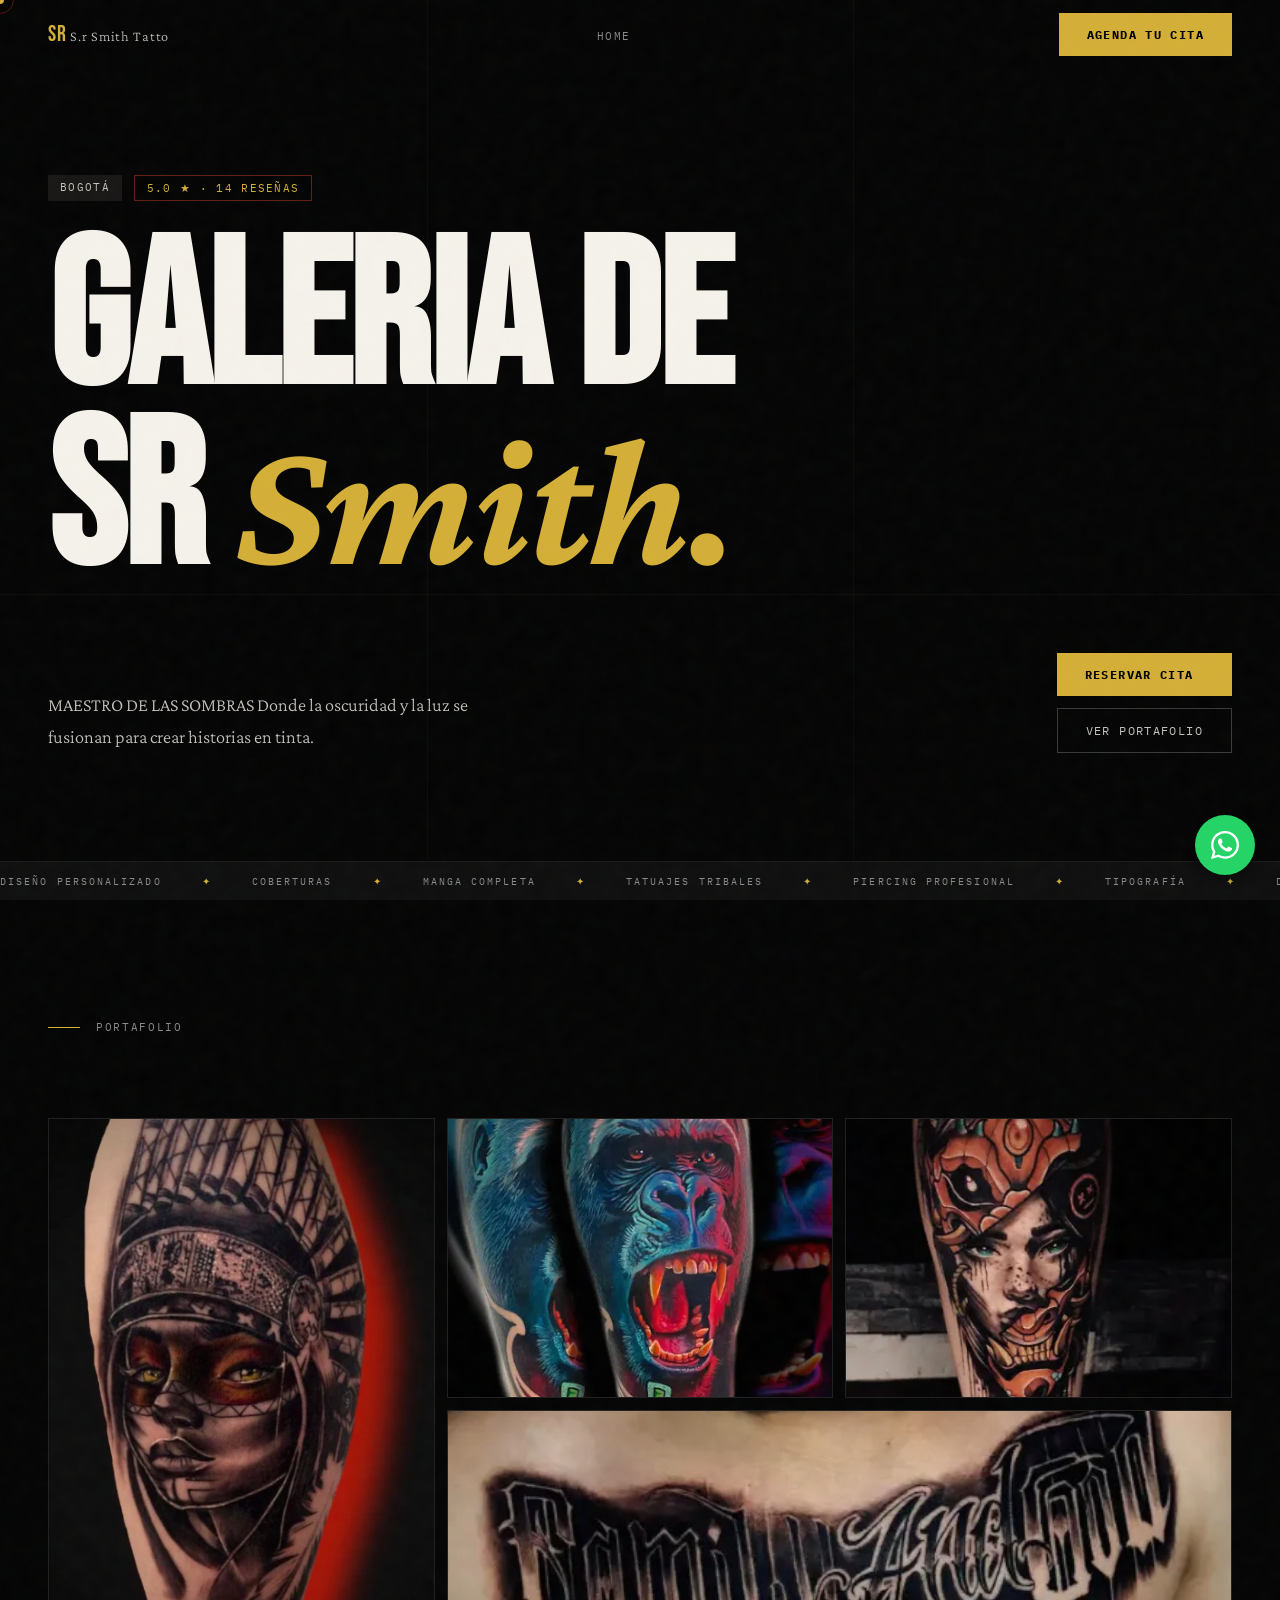
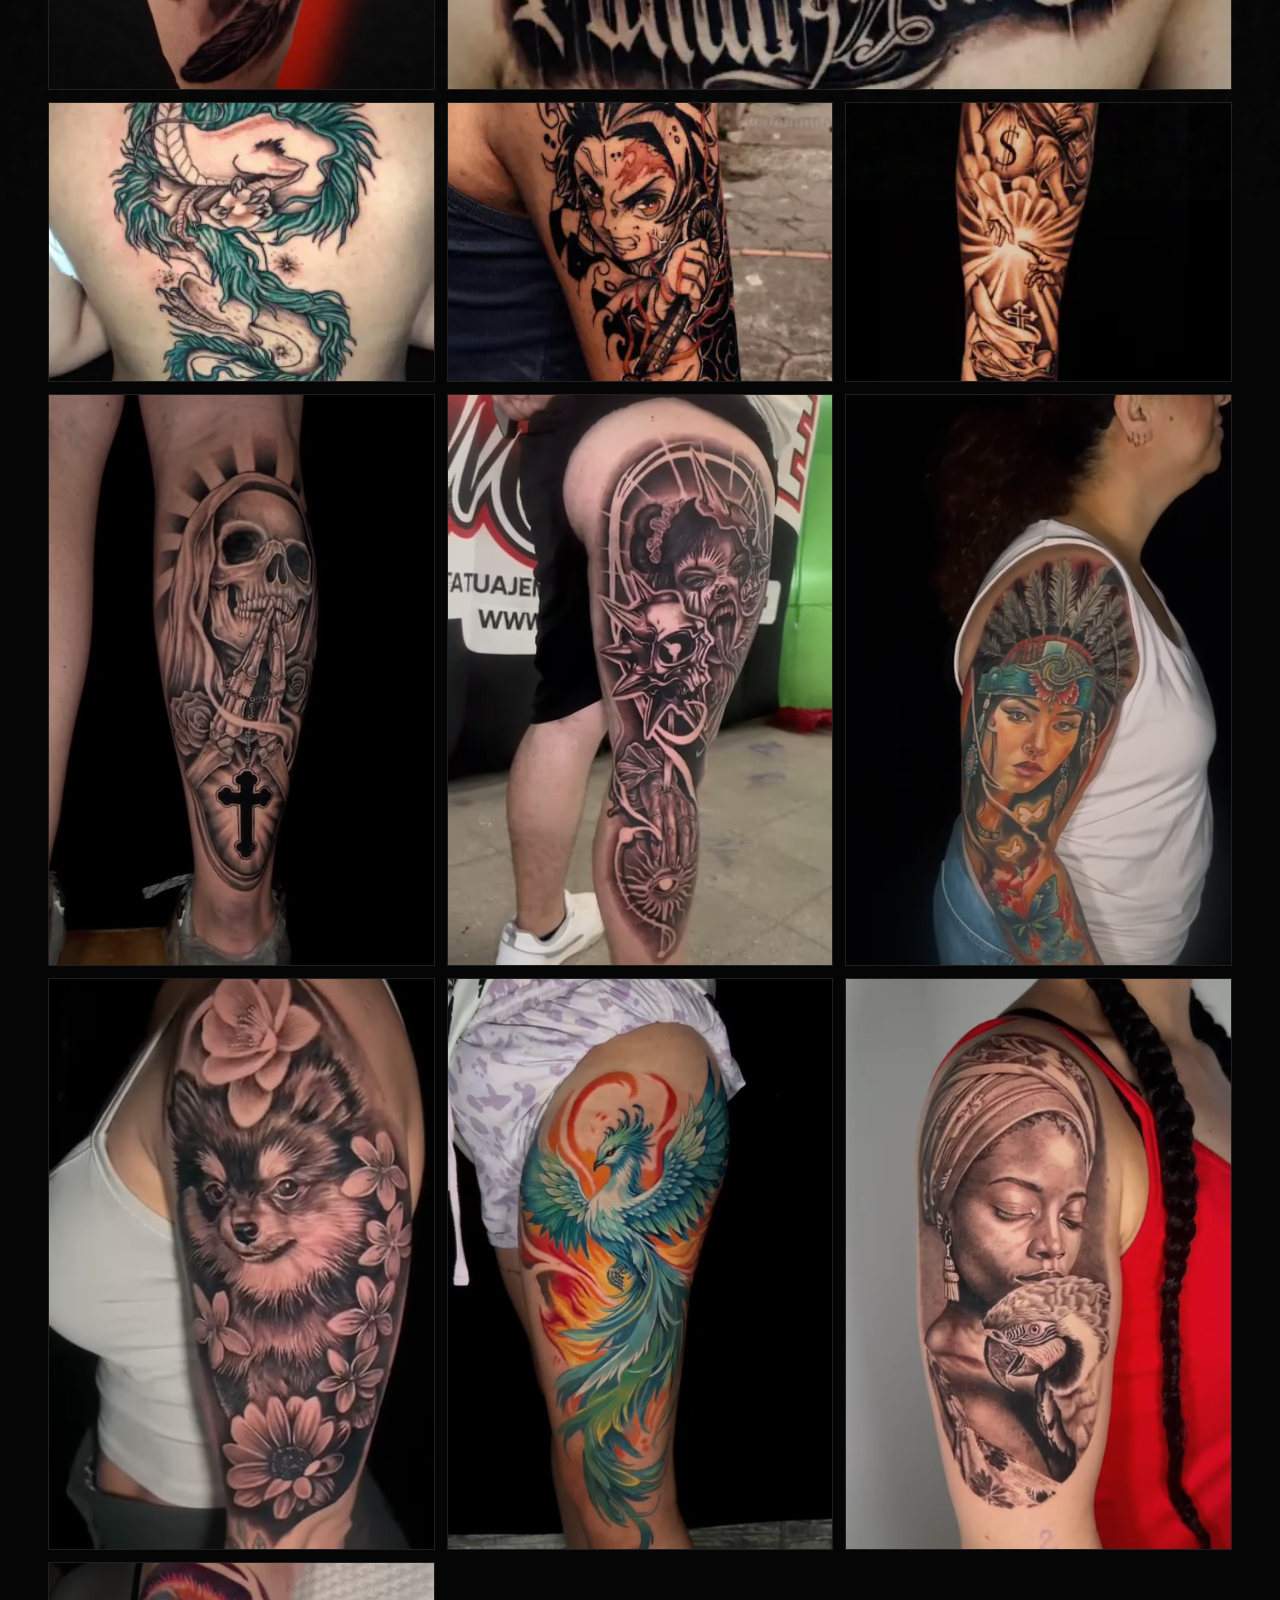
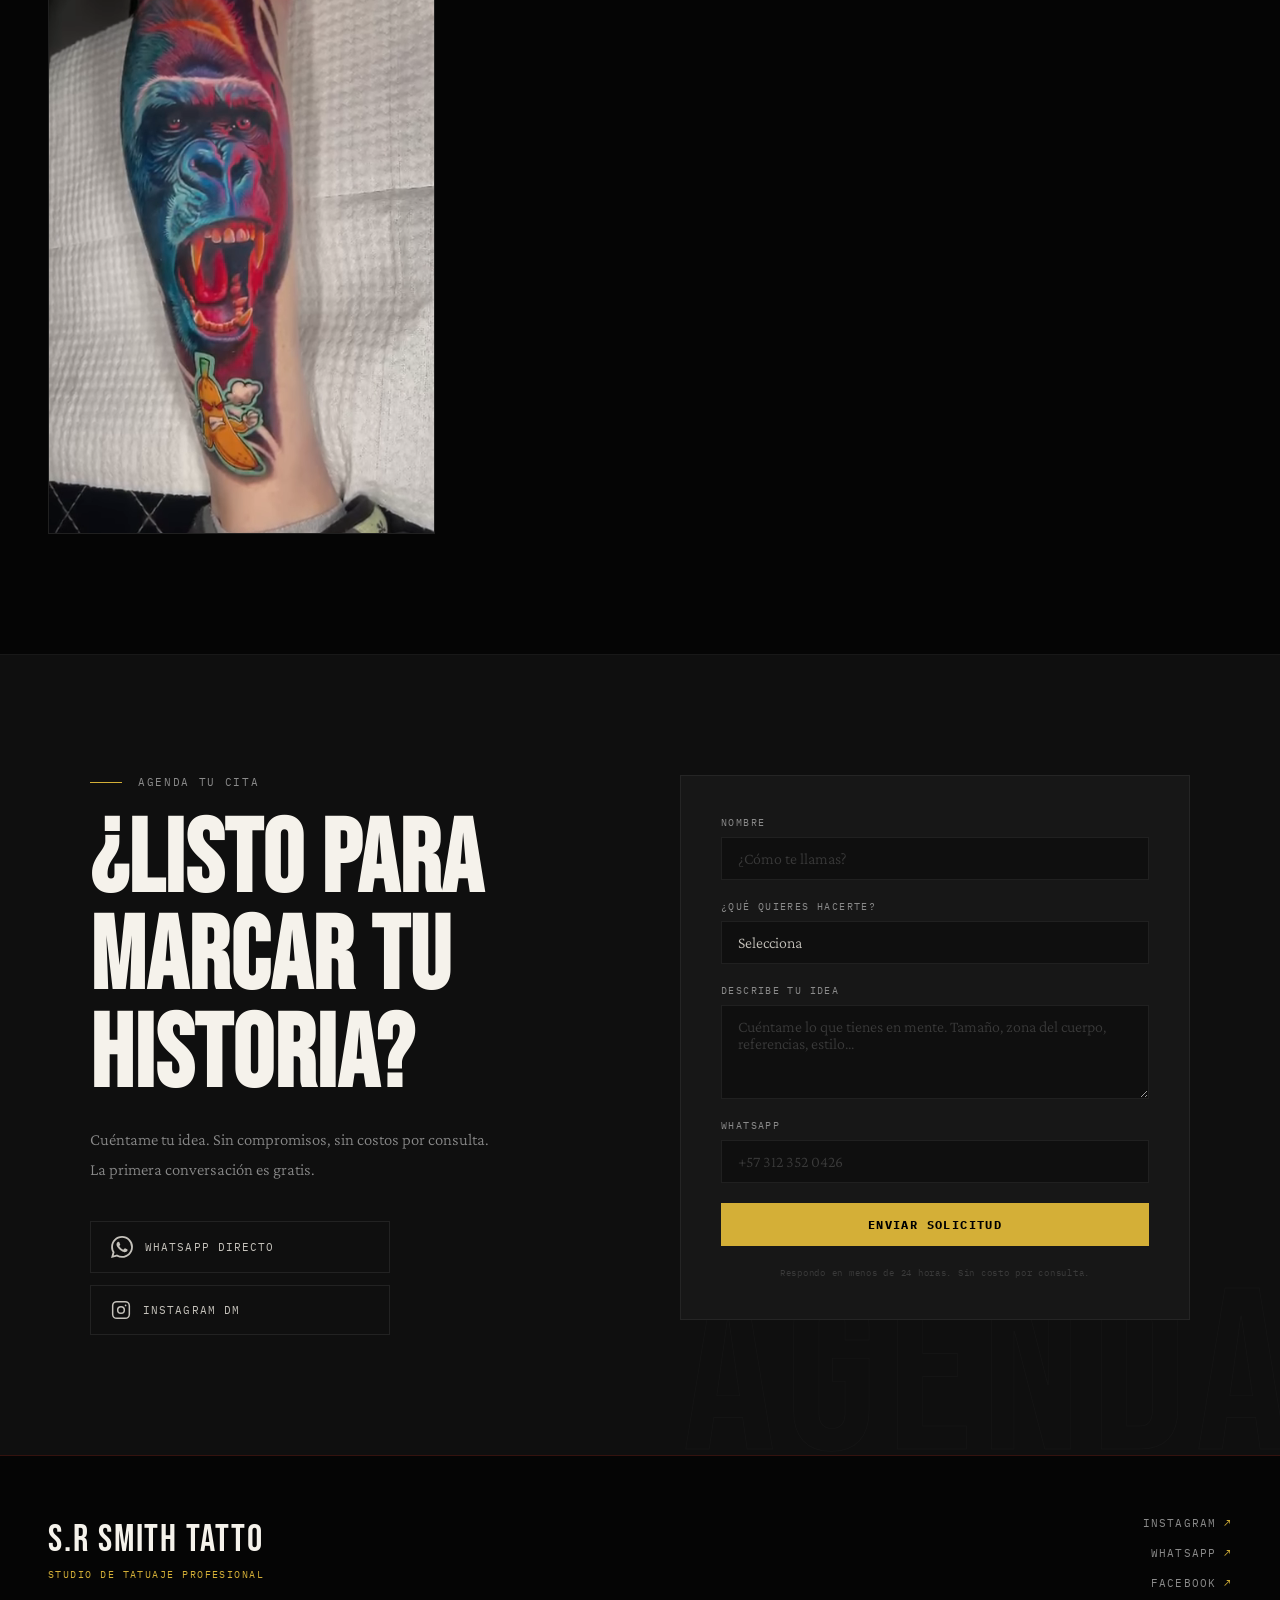
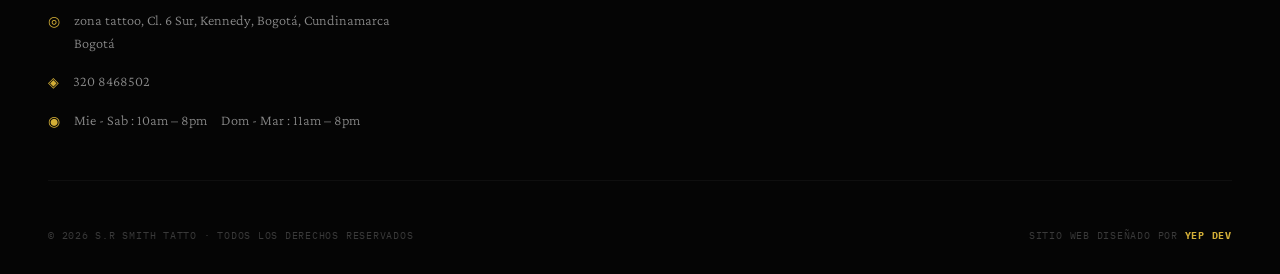
==== video.html @ e18200ba "Se una pagina para la galeria y videos extra" ====
<!DOCTYPE html>
<html lang="es">

<head>
  <meta charset="UTF-8" />
  <meta name="viewport" content="width=device-width, initial-scale=1.0" />
  <title>S.r Smith Tatto · Bogotá, Colombia</title>
  <meta name="description"
    content="Estudio de tatuajes y piercing en Bogota Diseño personalizado, coberturas, manga completa, piercings profesionales. 5.0★ — S.r Smith Tatto.">
  <link rel="stylesheet" href="style.css" />
  <link rel="preconnect" href="https://fonts.googleapis.com">
  <link
    href="https://fonts.googleapis.com/css2?family=Bebas+Neue&family=Crimson+Pro:ital,wght@0,300;0,400;1,300;1,400&family=IBM+Plex+Mono:wght@300;400&display=swap"
    rel="stylesheet">
</head>

<body>

  <!-- GRAIN OVERLAY -->
  <div class="grain" aria-hidden="true"></div>

  <!-- CURSOR personalizado -->
  <div class="cursor" id="cursor"></div>
  <div class="cursor-trail" id="cursorTrail"></div>

  <!-- ========================
       NAV
  ========================= -->
  <nav class="nav" id="navbar">
    <div class="nav__logo">
      <a href="index.html">
        <span class="nav__logo-mg">Sr</span>
        <span class="nav__logo-text">S.r Smith Tatto</span>
      </a>
    </div>
    <ul class="nav__links" id="navLinks">
      <li><a href="index.html">Home</a></li>
    </ul>
    <a href="#agendar" class="btn btn--ink nav__cta">Agenda tu cita</a>
    <button class="nav__hamburger" id="hamburger" aria-label="Menú">
      <span></span><span></span>
    </button>
  </nav>

  <!-- ========================
       HERO
  ========================= -->
  <section class="hero" id="inicio">

    <!-- Líneas decorativas de fondo -->
    <div class="hero__lines" aria-hidden="true">
      <div class="line line--v line--1"></div>
      <div class="line line--v line--2"></div>
      <div class="line line--h line--3"></div>
    </div>

    <div class="hero__eyebrow reveal">
      <span class="tag">Bogotá</span>
      <span class="tag tag--outline">5.0 ★ · 14 reseñas</span>
    </div>

    <h1 class="hero__title">
      <span class="hero__title-line reveal line-1">Galeria de</span>
      <span class="hero__title-line reveal line-2">Sr <em>Smith.</em></span>
    </h1>

    <div class="hero__bottom">
      <p class="hero__desc reveal">
        MAESTRO DE LAS SOMBRAS
        Donde la oscuridad y la luz se fusionan para crear historias en tinta.
      </p>
      <div class="hero__actions reveal">
        <a href="#agendar" class="btn btn--ink">Reservar cita</a>
        <a href="#arte" class="btn btn--ghost">Ver portafolio</a>
      </div>
    </div>

    <div class="hero__marquee" aria-hidden="true">
      <div class="marquee__track">
        <span>Diseño Personalizado</span><span class="sep">✦</span>
        <span>Coberturas</span><span class="sep">✦</span>
        <span>Manga Completa</span><span class="sep">✦</span>
        <span>Tatuajes Tribales</span><span class="sep">✦</span>
        <span>Piercing Profesional</span><span class="sep">✦</span>
        <span>Tipografía</span><span class="sep">✦</span>
        <span>Diseño Personalizado</span><span class="sep">✦</span>
        <span>Coberturas</span><span class="sep">✦</span>
        <span>Manga Completa</span><span class="sep">✦</span>
        <span>Tatuajes Tribales</span><span class="sep">✦</span>
        <span>Piercing Profesional</span><span class="sep">✦</span>
        <span>Tipografía</span><span class="sep">✦</span>
      </div>
    </div>

  </section>


  <!-- ========================
       ARTE / PORTAFOLIO
  ========================= -->
  <section class="arte" id="arte">
    <div class="arte__header">
      <div class="section-label reveal">
        <span class="label-text">Portafolio</span>
      </div>
    </div>

    <div class="arte__grid">
      <!-- IMÁGENES ESTÁTICAS -->
      <div class="arte__item arte__item--tall reveal" style="--delay:0s">
        <img src="img/tattoo1.webp" alt="tattoo 1 — S.r Smith Tatto " loading="lazy" />
      </div>
      <div class="arte__item reveal" style="--delay:0.1s">
        <img src="img/tattoo2.webp" alt="tattoo 2 — S.r Smith Tatto " loading="lazy" />
      </div>
      <div class="arte__item reveal" style="--delay:0.15s">
        <img src="img/tattoo3.webp" alt="tattoo 3 — S.r Smith Tatto " loading="lazy" />
      </div>
      <div class="arte__item arte__item--wide reveal" style="--delay:0.2s">
        <img src="img/tattoo5.webp" alt="tattoo 4 — S.r Smith Tatto " loading="lazy" />
      </div>
      <div class="arte__item reveal" style="--delay:0.25s">
        <img src="img/tattoo4.webp" alt="tattoo 5 — S.r Smith Tatto " loading="lazy" />
      </div>
      <div class="arte__item reveal" style="--delay:0.25s">
        <img src="img/tattoo6.webp" alt="tattoo 6 — S.r Smith Tatto " loading="lazy" />
      </div>
      <div class="arte__item reveal" style="--delay:0.25s">
        <img src="img/tattoo7.webp" alt="tattoo 7 — S.r Smith Tatto " loading="lazy" />
      </div>

      <!-- ============= 
           VIDEOS - ESTRUCTURA CORRECTA
        ============= -->

      <!-- VIDEO 1 -->
      <div class="arte__item ">
        <div class="arte__img-wrapper arte__video-container">
          <video autoplay loop muted playsinline preload="none" poster="img/tattoo1.webp" class="arte__video-lazy"
            data-src-webm="video/video1.webm">
            <source type="video/webm">
            Tu navegador no soporta videos.
          </video>
        </div>
      </div>

      <!-- VIDEO 2 -->
      <div class="arte__item ">
        <div class="arte__img-wrapper arte__video-container">
          <video autoplay loop muted playsinline preload="none" poster="img/tattoo2.webp" class="arte__video-lazy"
            data-src-webm="video/video2.webm">
            <source type="video/webm">
            Tu navegador no soporta videos.
          </video>
        </div>
      </div>

      <!-- VIDEO 3 -->
      <div class="arte__item ">
        <div class="arte__img-wrapper arte__video-container">
          <video autoplay loop muted playsinline preload="none" poster="img/tattoo3.webp" class="arte__video-lazy"
            data-src-webm="video/video3.webm">
            <source type="video/webm">
            Tu navegador no soporta videos.
          </video>
        </div>
      </div>
      <!-- VIDEO 4 -->
      <div class="arte__item ">
        <div class="arte__img-wrapper arte__video-container">
          <video autoplay loop muted playsinline preload="none" poster="img/tattoo3.webp" class="arte__video-lazy"
            data-src-webm="video/video4.webm">
            <source type="video/webm">
            Tu navegador no soporta videos.
          </video>
        </div>
      </div>
      <!-- VIDEO 5 -->
      <div class="arte__item ">
        <div class="arte__img-wrapper arte__video-container">
          <video autoplay loop muted playsinline preload="none" poster="img/tattoo3.webp" class="arte__video-lazy"
            data-src-webm="video/video5.webm">
            <source type="video/webm">
            Tu navegador no soporta videos.
          </video>
        </div>
      </div>
      <!-- VIDEO 6 -->
      <div class="arte__item ">
        <div class="arte__img-wrapper arte__video-container">
          <video autoplay loop muted playsinline preload="none" poster="img/tattoo3.webp" class="arte__video-lazy"
            data-src-webm="video/video6.webm">
            <source type="video/webm">
            Tu navegador no soporta videos.
          </video>
        </div>
      </div>
      <!-- VIDEO 6 -->
      <div class="arte__item ">
        <div class="arte__img-wrapper arte__video-container">
          <video autoplay loop muted playsinline preload="none" poster="img/tattoo3.webp" class="arte__video-lazy"
            data-src-webm="video/video7.webm">
            <source type="video/webm">
            Tu navegador no soporta videos.
          </video>
        </div>
      </div>

    </div><!-- arte__grid -->

  </section>

  <!-- ========================
       AGENDAR
  ========================= -->
  <section class="agendar" id="agendar">
    <div class="agendar__deco" aria-hidden="true">AGENDA</div>
    <div class="agendar__inner">
      <div class="agendar__content reveal">
        <div class="section-label">
          <span class="label-text">Agenda tu cita</span>
        </div>
        <h2 class="section-title">¿Listo para<br />marcar tu historia?</h2>
        <p>Cuéntame tu idea. Sin compromisos, sin costos por consulta. La primera conversación es gratis.</p>
        <div class="agendar__contact-options">
          <a href="https://wa.me/5732084685028?text=Hola%2C%20quiero%20agendar%20una%20cita" target="_blank"
            rel="noopener" class="contact-option contact-option--wa">
            <svg width="22" height="22" viewBox="0 0 24 24" fill="currentColor">
              <path
                d="M17.472 14.382c-.297-.149-1.758-.867-2.03-.967-.273-.099-.471-.148-.67.15-.197.297-.767.966-.94 1.164-.173.199-.347.223-.644.075-.297-.15-1.255-.463-2.39-1.475-.883-.788-1.48-1.761-1.653-2.059-.173-.297-.018-.458.13-.606.134-.133.298-.347.446-.52.149-.174.198-.298.298-.497.099-.198.05-.371-.025-.52-.075-.149-.669-1.612-.916-2.207-.242-.579-.487-.5-.669-.51-.173-.008-.371-.01-.57-.01-.198 0-.52.074-.792.372-.272.297-1.04 1.016-1.04 2.479 0 1.462 1.065 2.875 1.213 3.074.149.198 2.096 3.2 5.077 4.487.709.306 1.262.489 1.694.625.712.227 1.36.195 1.871.118.571-.085 1.758-.719 2.006-1.413.248-.694.248-1.289.173-1.413-.074-.124-.272-.198-.57-.347m-5.421 7.403h-.004a9.87 9.87 0 01-5.031-1.378l-.361-.214-3.741.982.998-3.648-.235-.374a9.86 9.86 0 01-1.51-5.26c.001-5.45 4.436-9.884 9.888-9.884 2.64 0 5.122 1.03 6.988 2.898a9.825 9.825 0 012.893 6.994c-.003 5.45-4.437 9.884-9.885 9.884m8.413-18.297A11.815 11.815 0 0012.05 0C5.495 0 .16 5.335.157 11.892c0 2.096.547 4.142 1.588 5.945L.057 24l6.305-1.654a11.882 11.882 0 005.683 1.448h.005c6.554 0 11.89-5.335 11.893-11.893a11.821 11.821 0 00-3.48-8.413z" />
            </svg>
            WhatsApp directo
          </a>
          <a href="https://www.instagram.com/eragontatuajes/" target="_blank" rel="noopener"
            class="contact-option contact-option--ig">
            <svg width="20" height="20" viewBox="0 0 24 24" fill="none" stroke="currentColor" stroke-width="1.8">
              <rect x="2" y="2" width="20" height="20" rx="5" />
              <circle cx="12" cy="12" r="4" />
              <circle cx="17.5" cy="6.5" r="1" fill="currentColor" stroke="none" />
            </svg>
            Instagram DM
          </a>
        </div>
      </div>

      <div class="agendar__form reveal">
        <div class="form-field">
          <label for="f-nombre">Nombre</label>
          <input type="text" id="f-nombre" placeholder="¿Cómo te llamas?" autocomplete="name" />
        </div>
        <div class="form-field">
          <label for="f-tipo">¿Qué quieres hacerte?</label>
          <select id="f-tipo">
            <option value="">Selecciona</option>
            <optgroup label="Tatuajes">
              <option>Diseño personalizado</option>
              <option>Cobertura / Rediseño</option>
              <option>Manga completa</option>
              <option>Tribal / Polinesio</option>
              <option>Tipografía / Lettering</option>
              <option>Tatuaje conmemorativo</option>
              <option>Retoque</option>
            </optgroup>
            <optgroup label="Piercing">
              <option>Piercing en oreja / cartílago</option>
              <option>Piercing facial</option>
              <option>Piercing en lengua</option>
              <option>Piercing en cuerpo</option>
              <option>Microdermal / Torre</option>
            </optgroup>
          </select>
        </div>
        <div class="form-field">
          <label for="f-desc">Describe tu idea</label>
          <textarea id="f-desc" rows="4"
            placeholder="Cuéntame lo que tienes en mente. Tamaño, zona del cuerpo, referencias, estilo..."></textarea>
        </div>
        <div class="form-field">
          <label for="f-tel">WhatsApp</label>
          <input type="tel" id="f-tel" placeholder="+57 312 352 0426" autocomplete="tel" />
        </div>
        <button class="btn btn--ink btn--full" id="formBtn">Enviar solicitud</button>
        <p class="form-note">Respondo en menos de 24 horas. Sin costo por consulta.</p>
        <div class="form-ok" id="formOk">
          ✦ ¡Solicitud enviada! te contactaremos pronto.
        </div>
      </div>
    </div>
  </section>

  <!-- ========================
       CONTACTO / FOOTER
  ========================= -->
  <footer class="footer" id="contacto">
    <div class="footer__top">
      <div class="footer__info reveal">
        <div class="footer__logo">S.r Smith Tatto</div>
        <p class="footer__tagline">Studio de tatuaje profesional</p>
        <div class="footer__data">
          <div class="footer__data-item">
            <span class="footer__data-icon">◎</span>
            <span>zona tattoo, Cl. 6 Sur, Kennedy, Bogotá, Cundinamarca<br />Bogotá</span>
          </div>
          <div class="footer__data-item">
            <span class="footer__data-icon">◈</span>
            <span>320 8468502</span>
          </div>
          <div class="footer__data-item">
            <span class="footer__data-icon">◉</span>
            <span>Mie - Sab : 10am – 8pm</span>
            <span>Dom - Mar : 11am – 8pm</span>
          </div>
        </div>
      </div>
      <div class="footer__social reveal">
        <a href="https://www.instagram.com/eragontatuajes/" target="_blank" rel="noopener" class="footer__social-link">
          Instagram<span>↗</span>
        </a>
        <a href="https://wa.me/5732084685028" target="_blank" rel="noopener" class="footer__social-link">
          WhatsApp<span>↗</span>
        </a>
        <a href="https://www.facebook.com/eragontatuajes3d" target="_blank" rel="noopener" class="footer__social-link">
          Facebook<span>↗</span>
        </a>
      </div>
    </div>
    <div class="footer__bottom">
      <p>© 2026 S.r Smith Tatto · Todos los derechos reservados</p>
      <p class="footer__credit">Sitio web diseñado por <strong>YEp Dev</strong></p>
    </div>
  </footer>


  <!-- Boton flotante de whatsapp -->
  <a href="https://wa.me/5732084685028?text=Hola%20estoy%20interesado%20en%20cotizar%20un%20tatuaje%20con%20ustedes"
    class="whatsapp-float" target="_blank" rel="noopener noreferrer" title="Chatear por WhatsApp">
    <svg xmlns="http://www.w3.org/2000/svg" viewBox="0 0 448 512" class="whatsapp-icon">
      <path
        d="M380.9 97.1C339 55.1 283.2 32 223.9 32c-122.4 0-222 99.6-222 222 0 39.1 10.2 77.3 29.6 111L0 480l117.7-30.9c32.4 17.7 68.9 27 106.1 27h.1c122.3 0 224.1-99.6 224.1-222 0-59.3-25.2-115-67.1-157zm-157 341.6c-33.2 0-65.7-8.9-94-25.7l-6.7-4-69.8 18.3L72 359.2l-4.4-7c-18.5-29.4-28.2-63.3-28.2-98.2 0-101.7 82.8-184.5 184.6-184.5 49.3 0 95.6 19.2 130.4 54.1 34.8 34.9 56.2 81.2 56.1 130.5 0 101.8-84.9 184.6-186.6 184.6zm101.2-138.2c-5.5-2.8-32.8-16.2-37.9-18-5.1-1.9-8.8-2.8-12.5 2.8-3.7 5.6-14.3 18-17.6 21.8-3.2 3.7-6.5 4.2-12 1.4-32.6-16.3-54-29.1-75.5-66-5.7-9.8 5.7-9.1 16.3-30.3 1.8-3.7.9-6.9-.5-9.7-1.4-2.8-12.5-30.1-17.1-41.2-4.5-10.8-9.1-9.3-12.5-9.5-3.2-.2-6.9-.2-10.6-.2-3.7 0-9.7 1.4-14.8 6.9-5.1 5.6-19.4 19-19.4 46.3 0 27.3 19.9 53.7 22.6 57.4 2.8 3.7 39.1 59.7 94.8 83.8 35.2 15.2 49 16.5 66.6 13.9 10.7-1.6 32.8-13.4 37.4-26.4 4.6-13 4.6-24.1 3.2-26.4-1.3-2.5-5-3.9-10.5-6.6z" />
    </svg>
  </a>

  <script src="script.js"></script>
</body>

</html>
---- style.css ----
/* ===========================
   Estética: Ink on paper · Editorial oscuro · Raw
=========================== */

/* ===========================
   VARIABLES
=========================== */
/* ===========================
   VARIABLES (Ajustadas a Tonos Dorados Premium)
=========================== */
/* ===========================
   VARIABLES (Dorado Eléctrico de Alto Impacto)
=========================== */
:root {
  /* Fondo base: Negro puro (para que el dorado resalte al máximo) */
  --ink: #050505;
  --ink-2: #0F0F0F;
  --ink-3: #171717;
  --ink-4: #222222;

  /* Tonos intermedios y apagados (Gris ceniza limpio) */
  --ash: #3A3A3A;
  --fog: #8A8A8A;

  /* Tipografía y Superficies: Hueso de alto contraste */
  --bone: #F5F2EB;
  --bone-dim: #C5C2BB;

  /* ==========================================================================
     EL ALMA DEL ESTUDIO: Oro Líquido Real / Dorado Pulido
     Mantenemos los nombres '--red' para no romper tu estructura CSS actual.
     ========================================================================== */
  --red: #D4AF37;
  /* Antes rojo sangre -> Ahora Oro Base Vibrante */
  --red-dim: #A6741E;
  /* Antes rojo oscuro -> Ahora Oro Viejo/Cobre */
  --ink-button-text: #050505;
  /* Variable extra para que el texto del botón sea legible */

  /* Tipografías */
  --font-display: 'Bebas Neue', 'Impact', sans-serif;
  --font-body: 'Crimson Pro', Georgia, serif;
  --font-mono: 'IBM Plex Mono', 'Courier New', monospace;

  --nav-h: 68px;
  --ease: cubic-bezier(0.25, 0.46, 0.45, 0.94);
  --ease-out: cubic-bezier(0.16, 1, 0.3, 1);
}

/* ===========================
   RESET
=========================== */
*,
*::before,
*::after {
  margin: 0;
  padding: 0;
  box-sizing: border-box;
}

html {
  scroll-behavior: smooth;
  font-size: 16px;
}

body {
  font-family: var(--font-body);
  background: var(--ink);
  color: var(--bone);
  overflow-x: hidden;
  cursor: none;
}

a {
  text-decoration: none;
  color: inherit;
}

ul {
  list-style: none;
}

img {
  display: block;
  max-width: 100%;
}

input,
select,
textarea,
button {
  font-family: inherit;
}

textarea {
  resize: vertical;
}

/* ===========================
   GRAIN OVERLAY
=========================== */
.grain {
  position: fixed;
  inset: -200%;
  width: 400%;
  height: 400%;
  background-image: url("data:image/svg+xml,%3Csvg viewBox='0 0 256 256' xmlns='http://www.w3.org/2000/svg'%3E%3Cfilter id='noise'%3E%3CfeTurbulence type='fractalNoise' baseFrequency='0.9' numOctaves='4' stitchTiles='stitch'/%3E%3C/filter%3E%3Crect width='100%25' height='100%25' filter='url(%23noise)' opacity='1'/%3E%3C/svg%3E");
  opacity: 0.028;
  pointer-events: none;
  z-index: 1000;
  animation: grainShift 0.5s steps(2) infinite;
}

@keyframes grainShift {
  0% {
    transform: translate(0, 0);
  }

  25% {
    transform: translate(-1%, -1%);
  }

  50% {
    transform: translate(1%, 0);
  }

  75% {
    transform: translate(0, 1%);
  }

  100% {
    transform: translate(-1%, 1%);
  }
}

/* ===========================
   CURSOR PERSONALIZADO
=========================== */
.cursor {
  position: fixed;
  width: 8px;
  height: 8px;
  background: var(--red);
  border-radius: 50%;
  pointer-events: none;
  z-index: 9999;
  transform: translate(-50%, -50%);
  transition: transform 0.08s ease, width 0.2s ease, height 0.2s ease, opacity 0.2s ease;
}

.cursor-trail {
  position: fixed;
  width: 28px;
  height: 28px;
  border: 1px solid rgba(192, 57, 43, 0.4);
  border-radius: 50%;
  pointer-events: none;
  z-index: 9998;
  transform: translate(-50%, -50%);
  transition: transform 0.18s var(--ease), width 0.3s ease, height 0.3s ease;
}

body:has(a:hover) .cursor,
body:has(button:hover) .cursor {
  width: 12px;
  height: 12px;
}

@media (pointer: coarse) {

  .cursor,
  .cursor-trail {
    display: none;
  }

  body {
    cursor: auto;
  }
}

/* ===========================
   BOTONES
=========================== */
.btn {
  display: inline-flex;
  align-items: center;
  gap: 10px;
  padding: 14px 28px;
  font-family: var(--font-mono);
  font-size: 0.72rem;
  letter-spacing: 0.12em;
  text-transform: uppercase;
  border: none;
  cursor: none;
  transition: all 0.3s var(--ease);
}

.btn--ink {
  background: var(--red);
  /* Dorado vibrante */
  color: #000000;
  /* Texto negro puro para un contraste nítido y legible */
  font-weight: 700;
}

.btn--ink:hover {
  background: #F2C165;
  /* Un destello de oro más claro al pasar el cursor */
  transform: translateY(-2px);
  box-shadow: 0 8px 32px rgba(229, 169, 60, 0.4);
  /* Sombra con más presencia y brillo */
}

.btn--ghost {
  background: transparent;
  color: var(--bone-dim);
  border: 1px solid var(--ash);
}

.btn--ghost:hover {
  border-color: var(--bone-dim);
  color: var(--bone);
}

.btn--outline-white {
  background: transparent;
  border: 1px solid rgba(232, 226, 217, 0.3);
  color: var(--bone-dim);
}

.btn--outline-white:hover {
  border-color: var(--bone);
  color: var(--bone);
}

.btn--full {
  width: 100%;
  justify-content: center;
}

/* ===========================
   UTILIDADES COMPARTIDAS
=========================== */
.section-label {
  display: flex;
  align-items: center;
  gap: 16px;
  margin-bottom: 24px;
}

.section-label .num {
  font-family: var(--font-mono);
  font-size: 0.7rem;
  color: var(--red);
  letter-spacing: 0.1em;
}

.section-label .label-text {
  font-family: var(--font-mono);
  font-size: 0.7rem;
  color: var(--fog);
  letter-spacing: 0.15em;
  text-transform: uppercase;
}

.section-label::before {
  content: '';
  display: block;
  width: 32px;
  height: 1px;
  background: var(--red);
}

.section-title {
  font-family: var(--font-display);
  font-size: clamp(3rem, 8vw, 6.5rem);
  line-height: 0.95;
  letter-spacing: 0.01em;
  color: var(--bone);
}

.section-title em {
  font-family: 'Crimson Pro', Georgia, serif;
  font-style: italic;
  font-size: 0.85em;
  color: var(--red);
}

.tag {
  font-family: var(--font-mono);
  font-size: 0.68rem;
  letter-spacing: 0.12em;
  text-transform: uppercase;
  padding: 5px 12px;
  background: rgba(232, 226, 217, 0.08);
  color: var(--bone-dim);
}

.tag--outline {
  background: transparent;
  border: 1px solid rgba(192, 57, 43, 0.5);
  color: var(--red);
}

/* REVEAL */
.reveal {
  opacity: 0;
  transform: translateY(24px);
  transition: opacity 0.8s var(--ease-out), transform 0.8s var(--ease-out);
  transition-delay: var(--delay, 0s);
}

.reveal.visible {
  opacity: 1;
  transform: translateY(0);
}

/* ===========================
   NAV
=========================== */
.nav {
  position: fixed;
  top: 0;
  left: 0;
  right: 0;
  z-index: 200;
  height: var(--nav-h);
  display: flex;
  align-items: center;
  justify-content: space-between;
  padding: 0 48px;
  transition: background 0.4s ease, border-color 0.4s ease;
}

.nav.scrolled {
  background: rgba(13, 13, 13, 0.94);
  backdrop-filter: blur(16px);
  border-bottom: 1px solid rgba(255, 255, 255, 0.04);
}

.nav__logo {
  display: flex;
  align-items: center;
  gap: 12px;
}

.nav__logo-mg {
  font-family: var(--font-display);
  font-size: 1.4rem;
  color: var(--red);
  letter-spacing: 0.05em;
}

.nav__logo-text {
  font-family: var(--font-body);
  font-size: 0.9rem;
  font-weight: 300;
  color: var(--bone-dim);
  letter-spacing: 0.05em;
}

.nav__links {
  display: flex;
  gap: 32px;
}

.nav__links a {
  font-family: var(--font-mono);
  font-size: 0.68rem;
  letter-spacing: 0.14em;
  text-transform: uppercase;
  color: var(--fog);
  transition: color 0.25s ease;
  cursor: none;
}

.nav__links a:hover {
  color: var(--bone);
}

.nav__hamburger {
  display: none;
  flex-direction: column;
  gap: 7px;
  background: none;
  border: none;
  cursor: none;
  padding: 4px;
}

.nav__hamburger span {
  display: block;
  width: 22px;
  height: 1px;
  background: var(--bone-dim);
  transition: all 0.3s var(--ease);
}

.nav__hamburger.open span:nth-child(1) {
  transform: translateY(8px) rotate(45deg);
}

.nav__hamburger.open span:nth-child(2) {
  transform: translateY(0) rotate(-45deg);
}

@media (max-width: 900px) {
  .nav {
    padding: 0 24px;
  }

  .nav__links,
  .nav__cta {
    display: none;
  }

  .nav__hamburger {
    display: flex;
  }

  .nav__links.open {
    display: flex;
    flex-direction: column;
    position: fixed;
    top: var(--nav-h);
    left: 0;
    right: 0;
    background: var(--ink-2);
    padding: 32px 24px 48px;
    gap: 28px;
    border-bottom: 1px solid rgba(255, 255, 255, 0.05);
  }

  .nav__links.open a {
    font-size: 0.9rem;
  }
}

/* ===========================
   HERO
=========================== */
.hero {
  position: relative;
  min-height: 100vh;
  display: flex;
  flex-direction: column;
  justify-content: center;
  padding: calc(var(--nav-h) + 60px) 48px 0;
  overflow: hidden;
  background: var(--ink);
}

/* Líneas de composición -->  */
.hero__lines {
  position: absolute;
  inset: 0;
  pointer-events: none;
}

.line {
  position: absolute;
  background: rgba(255, 255, 255, 0.03);
}

.line--v {
  width: 1px;
  top: 0;
  bottom: 0;
}

.line--h {
  height: 1px;
  left: 0;
  right: 0;
}

.line--1 {
  left: 33.33%;
}

.line--2 {
  left: 66.66%;
}

.line--3 {
  top: 66%;
}

.hero__eyebrow {
  display: flex;
  gap: 12px;
  flex-wrap: wrap;
  margin-bottom: 32px;
}

.hero__title {
  display: flex;
  flex-direction: column;
  font-family: var(--font-display);
  font-size: clamp(5rem, 16vw, 14rem);
  line-height: 0.88;
  letter-spacing: -0.01em;
  color: var(--bone);
  margin-bottom: 60px;
}

.hero__title em {
  font-family: 'Crimson Pro', serif;
  font-style: italic;
  color: var(--red);
  font-size: 0.9em;
}

.line-1 {
  --delay: 0.1s;
}

.line-2 {
  --delay: 0.2s;
}

.hero__bottom {
  display: grid;
  grid-template-columns: 1fr auto;
  gap: 40px;
  align-items: end;
  padding-bottom: 100px;
}

.hero__desc {
  font-size: 1.15rem;
  font-weight: 300;
  color: var(--bone-dim);
  max-width: 440px;
  line-height: 1.75;
  --delay: 0.3s;
}

.hero__actions {
  display: flex;
  flex-direction: column;
  gap: 12px;
  --delay: 0.4s;
}

/* MARQUEE */
.hero__marquee {
  position: absolute;
  bottom: 0;
  left: 0;
  right: 0;
  overflow: hidden;
  border-top: 1px solid rgba(255, 255, 255, 0.05);
  padding: 12px 0;
  background: var(--ink-2);
}

.marquee__track {
  display: flex;
  gap: 40px;
  width: max-content;
  animation: marquee 22s linear infinite;
}

.marquee__track span {
  font-family: var(--font-mono);
  font-size: 0.65rem;
  letter-spacing: 0.2em;
  text-transform: uppercase;
  color: var(--fog);
  white-space: nowrap;
}

.marquee__track .sep {
  color: var(--red);
}

@keyframes marquee {
  from {
    transform: translateX(0);
  }

  to {
    transform: translateX(-50%);
  }
}

@media (max-width: 768px) {
  .hero {
    padding: calc(var(--nav-h) + 40px) 24px 0;
  }

  .hero__bottom {
    grid-template-columns: 1fr;
    padding-bottom: 80px;
  }

  .hero__actions {
    flex-direction: row;
    flex-wrap: wrap;
  }
}

/* ===========================
   STATEMENT
=========================== */
.statement {
  padding: 100px 48px;
  border-top: 1px solid rgba(255, 255, 255, 0.05);
  border-bottom: 1px solid rgba(255, 255, 255, 0.05);
  background: var(--ink-2);
}

.statement__inner {
  display: grid;
  grid-template-columns: auto 1fr auto;
  gap: 40px;
  align-items: center;
  max-width: 1100px;
  margin: 0 auto;
}

.statement__num {
  font-family: var(--font-mono);
  font-size: 0.65rem;
  color: var(--red);
  letter-spacing: 0.1em;
  writing-mode: vertical-rl;
}

.statement__quote {
  font-size: clamp(1.3rem, 3vw, 2.1rem);
  font-weight: 300;
  font-style: italic;
  line-height: 1.5;
  color: var(--bone);
  border: none;
}

.statement__author {
  font-family: var(--font-mono);
  font-size: 0.65rem;
  letter-spacing: 0.12em;
  text-transform: uppercase;
  color: var(--fog);
  writing-mode: vertical-rl;
  transform: rotate(180deg);
}

@media (max-width: 600px) {
  .statement {
    padding: 64px 24px;
  }

  .statement__inner {
    grid-template-columns: 1fr;
    gap: 20px;
  }

  .statement__num,
  .statement__author {
    writing-mode: horizontal-tb;
    transform: none;
  }
}

/* ===========================
   ARTE / PORTAFOLIO
=========================== */
.arte {
  padding: 120px 48px;
  max-width: 1400px;
  margin: 0 auto;
}

.arte__header {
  display: flex;
  justify-content: space-between;
  align-items: flex-end;
  margin-bottom: 60px;
  flex-wrap: wrap;
  gap: 24px;
}

.arte__grid {
  display: grid;
  grid-template-columns: repeat(3, 1fr);
  grid-auto-rows: 280px;
  gap: 12px;
}

.arte__item {
  position: relative;
  overflow: hidden;
  background: var(--ink-3);
  border: 1px solid rgba(255, 255, 255, 0.04);
}

.arte__item img {
  width: 100%;
  height: 100%;
  object-fit: cover;
  display: block;
  transition: transform 0.5s var(--ease);
}

.arte__item:hover img {
  transform: scale(1.04);
}

.arte__item--tall {
  grid-row: span 2;
}

.arte__item--wide {
  grid-column: span 2;
}

.arte__placeholder {
  width: 100%;
  height: 100%;
  display: flex;
  align-items: flex-end;
  padding: 20px;
  background:
    repeating-linear-gradient(45deg,
      transparent,
      transparent 20px,
      rgba(255, 255, 255, 0.012) 20px,
      rgba(255, 255, 255, 0.012) 40px),
    var(--ink-3);
}

.arte__placeholder-label {
  font-family: var(--font-mono);
  font-size: 0.6rem;
  letter-spacing: 0.15em;
  text-transform: uppercase;
  color: var(--ash);
}

.arte__overlay {
  position: absolute;
  inset: 0;
  background: rgba(13, 13, 13, 0.75);
  display: flex;
  align-items: center;
  justify-content: center;
  opacity: 0;
  transition: opacity 0.3s ease;
}

.arte__overlay span {
  font-family: var(--font-display);
  font-size: 1.8rem;
  letter-spacing: 0.15em;
  color: var(--bone);
}

.arte__item:hover .arte__overlay {
  opacity: 1;
}

.arte__item:hover {
  border-color: rgba(192, 57, 43, 0.3);
}

.arte__cta {
  display: flex;
  align-items: center;
  gap: 20px;
  margin-top: 48px;
  justify-content: flex-end;
}

.arte__cta p {
  font-family: var(--font-mono);
  font-size: 0.68rem;
  letter-spacing: 0.1em;
  color: var(--fog);
  text-transform: uppercase;
}

@media (max-width: 768px) {
  .arte {
    padding: 80px 24px;
  }

  .arte__grid {
    grid-template-columns: repeat(2, 1fr);
    grid-auto-rows: 200px;
  }

  .arte__item--wide {
    grid-column: span 1;
  }
}

@media (max-width: 480px) {
  .arte__grid {
    grid-template-columns: 1fr;
  }

  .arte__item--tall {
    grid-row: span 1;
  }
}

/* ===========================
   SERVICIOS
=========================== */
.servicios {
  padding: 120px 48px;
  background: var(--ink-2);
  border-top: 1px solid rgba(255, 255, 255, 0.04);
}

.servicios .section-title {
  margin-bottom: 64px;
}

.servicios__list {
  max-width: 1000px;
}

.servicio-row {
  display: grid;
  grid-template-columns: 48px 1fr auto;
  gap: 32px 40px;
  align-items: start;
  padding: 40px 0;
  border-bottom: 1px solid rgba(255, 255, 255, 0.06);
  transition: background 0.25s ease;
}

.servicio-row:first-of-type {
  border-top: 1px solid rgba(255, 255, 255, 0.06);
}

.servicio-row__num {
  font-family: var(--font-mono);
  font-size: 0.65rem;
  color: var(--red);
  letter-spacing: 0.1em;
  padding-top: 6px;
}

.servicio-row h3 {
  font-family: var(--font-display);
  font-size: clamp(1.6rem, 4vw, 2.4rem);
  letter-spacing: 0.03em;
  color: var(--bone);
  margin-bottom: 10px;
  transition: color 0.25s ease;
}

.servicio-row:hover h3 {
  color: var(--red);
}

.servicio-row p {
  font-size: 1rem;
  font-weight: 300;
  color: var(--fog);
  line-height: 1.7;
  max-width: 480px;
}

.servicio-row__tags {
  display: flex;
  flex-direction: column;
  gap: 8px;
  align-items: flex-end;
  padding-top: 4px;
}

.servicio-row__tags span {
  font-family: var(--font-mono);
  font-size: 0.6rem;
  letter-spacing: 0.1em;
  text-transform: uppercase;
  color: var(--ash);
  border: 1px solid var(--ink-4);
  padding: 4px 10px;
  white-space: nowrap;
}

@media (max-width: 768px) {
  .servicios {
    padding: 80px 24px;
  }

  .servicio-row {
    grid-template-columns: 36px 1fr;
  }

  .servicio-row__tags {
    grid-column: 2;
    flex-direction: row;
    flex-wrap: wrap;
    align-items: flex-start;
  }
}

/* ===========================
   PROCESO
=========================== */
.proceso {
  padding: 120px 48px;
  max-width: 1100px;
  margin: 0 auto;
}

.proceso__header {
  margin-bottom: 80px;
}

.proceso__steps {
  display: flex;
  flex-direction: column;
  gap: 0;
}

.proceso__step {
  display: grid;
  grid-template-columns: 72px 1fr;
  gap: 32px;
  align-items: start;
}

.proceso__step-icon {
  width: 72px;
  height: 72px;
  border: 1px solid rgba(255, 255, 255, 0.08);
  display: flex;
  align-items: center;
  justify-content: center;
  font-size: 1.4rem;
  color: var(--red);
  flex-shrink: 0;
  transition: border-color 0.3s ease, background 0.3s ease;
}

.proceso__step:hover .proceso__step-icon {
  background: rgba(192, 57, 43, 0.1);
  border-color: rgba(192, 57, 43, 0.4);
}

.proceso__step-num {
  font-family: var(--font-mono);
  font-size: 0.62rem;
  letter-spacing: 0.12em;
  color: var(--red);
  text-transform: uppercase;
  display: block;
  margin-bottom: 8px;
}

.proceso__step h3 {
  font-family: var(--font-display);
  font-size: 2rem;
  letter-spacing: 0.04em;
  color: var(--bone);
  margin-bottom: 10px;
}

.proceso__step p {
  font-size: 1rem;
  font-weight: 300;
  color: var(--fog);
  line-height: 1.75;
  max-width: 500px;
}

.proceso__step-body {
  padding: 16px 0 40px;
}

.proceso__connector {
  width: 1px;
  height: 48px;
  background: linear-gradient(to bottom, rgba(192, 57, 43, 0.4), transparent);
  margin-left: 35px;
}

@media (max-width: 600px) {
  .proceso {
    padding: 80px 24px;
  }

  .proceso__step {
    grid-template-columns: 52px 1fr;
    gap: 20px;
  }

  .proceso__step-icon {
    width: 52px;
    height: 52px;
    font-size: 1rem;
  }

  .proceso__connector {
    margin-left: 25px;
  }
}

/* ===========================
   PIERCING
=========================== */
.piercing {
  background: var(--ink-2);
  border-top: 1px solid rgba(255, 255, 255, 0.04);
  padding: 120px 48px;
}

.piercing__inner {
  display: grid;
  grid-template-columns: 1fr 1fr;
  gap: 80px;
  align-items: center;
  max-width: 1100px;
  margin: 0 auto;
}

.piercing__content .section-title {
  margin-bottom: 20px;
}

.piercing__content>p {
  font-size: 1rem;
  font-weight: 300;
  color: var(--fog);
  line-height: 1.8;
  max-width: 440px;
  margin-bottom: 36px;
}

.piercing__tipos {
  display: grid;
  grid-template-columns: 1fr 1fr;
  gap: 32px;
  margin-bottom: 40px;
}

.piercing__col h4 {
  font-family: var(--font-mono);
  font-size: 0.65rem;
  letter-spacing: 0.15em;
  text-transform: uppercase;
  color: var(--red);
  margin-bottom: 14px;
  padding-bottom: 10px;
  border-bottom: 1px solid rgba(192, 57, 43, 0.2);
}

.piercing__col ul {
  display: flex;
  flex-direction: column;
  gap: 8px;
}

.piercing__col li {
  font-size: 0.92rem;
  font-weight: 300;
  color: var(--bone-dim);
  display: flex;
  align-items: center;
  gap: 8px;
}

.piercing__col li::before {
  content: '–';
  color: var(--red);
  font-size: 0.7rem;
}

.piercing__img-wrap {
  position: relative;
}

.piercing__img-placeholder {
  width: 100%;
  aspect-ratio: 3/4;
  background: var(--ink-3);
  border: 1px solid rgba(255, 255, 255, 0.04);
  display: flex;
  align-items: center;
  justify-content: center;
  text-align: center;
  color: var(--ash);
  font-size: 0.8rem;
  letter-spacing: 0.1em;
  line-height: 2;
}

.piercing__rating {
  position: absolute;
  bottom: -20px;
  right: -20px;
  background: var(--red);
  padding: 20px 24px;
  display: flex;
  flex-direction: column;
  gap: 2px;
}

.rating__stars {
  font-size: 0.75rem;
  letter-spacing: 0.1em;
  color: rgba(232, 226, 217, 0.7);
}

.rating__num {
  font-family: var(--font-display);
  font-size: 2.4rem;
  color: var(--bone);
  line-height: 1;
}

.rating__count {
  font-family: var(--font-mono);
  font-size: 0.58rem;
  letter-spacing: 0.1em;
  text-transform: uppercase;
  color: rgba(232, 226, 217, 0.7);
}

@media (max-width: 900px) {
  .piercing__inner {
    grid-template-columns: 1fr;
  }

  .piercing__visual {
    order: -1;
  }

  .piercing__img-wrap {
    max-width: 380px;
    margin: 0 auto;
  }
}

@media (max-width: 480px) {
  .piercing {
    padding: 80px 24px;
  }

  .piercing__tipos {
    grid-template-columns: 1fr;
  }

  .piercing__rating {
    right: 0;
    bottom: -16px;
    padding: 14px 18px;
  }
}

/* ===========================
   TESTIMONIOS
=========================== */
.testimonios {
  padding: 120px 48px;
  max-width: 900px;
  margin: 0 auto;
}

.testimonios .section-label {
  margin-bottom: 48px;
}

.testimonios__slider {
  position: relative;
  overflow: hidden;
}

.testimonio {
  display: none;
  flex-direction: column;
  gap: 20px;
  padding: 48px;
  background: var(--ink-2);
  border: 1px solid rgba(255, 255, 255, 0.05);
  border-left: 3px solid var(--red);
}

.testimonio.active {
  display: flex;
}

.testimonio__stars {
  color: var(--red);
  font-size: 0.85rem;
  letter-spacing: 0.2em;
}

.testimonio p {
  font-size: clamp(1.1rem, 2.5vw, 1.4rem);
  font-style: italic;
  font-weight: 300;
  color: var(--bone);
  line-height: 1.65;
}

.testimonio__author {
  font-family: var(--font-mono);
  font-size: 0.62rem;
  letter-spacing: 0.12em;
  text-transform: uppercase;
  color: var(--fog);
}

.testimonios__nav {
  display: flex;
  align-items: center;
  gap: 20px;
  margin-top: 28px;
  justify-content: center;
}

.t-btn {
  background: none;
  border: 1px solid var(--ash);
  color: var(--fog);
  width: 40px;
  height: 40px;
  display: flex;
  align-items: center;
  justify-content: center;
  font-size: 0.85rem;
  cursor: none;
  transition: all 0.25s ease;
}

.t-btn:hover {
  border-color: var(--bone);
  color: var(--bone);
}

.t-dots {
  display: flex;
  gap: 8px;
}

.t-dot {
  width: 6px;
  height: 6px;
  border-radius: 50%;
  border: none;
  background: var(--ash);
  cursor: none;
  transition: all 0.25s ease;
}

.t-dot.active {
  background: var(--red);
  transform: scale(1.4);
}

@media (max-width: 600px) {
  .testimonios {
    padding: 80px 24px;
  }

  .testimonio {
    padding: 28px 24px;
  }
}

/* ===========================
   AGENDAR
=========================== */
.agendar {
  position: relative;
  background: var(--ink-2);
  border-top: 1px solid rgba(255, 255, 255, 0.04);
  padding: 120px 48px;
  overflow: hidden;
}

.agendar__deco {
  position: absolute;
  bottom: -40px;
  right: -20px;
  font-family: var(--font-display);
  font-size: clamp(100px, 18vw, 240px);
  color: transparent;
  -webkit-text-stroke: 1px rgba(255, 255, 255, 0.025);
  letter-spacing: 0.05em;
  pointer-events: none;
  user-select: none;
  line-height: 1;
}

.agendar__inner {
  display: grid;
  grid-template-columns: 1fr 1fr;
  gap: 80px;
  align-items: start;
  max-width: 1100px;
  margin: 0 auto;
  position: relative;
  z-index: 1;
}

.agendar__content .section-title {
  margin-bottom: 20px;
}

.agendar__content>p {
  font-size: 1.05rem;
  font-weight: 300;
  color: var(--fog);
  line-height: 1.8;
  margin-bottom: 36px;
  max-width: 400px;
}

.agendar__contact-options {
  display: flex;
  flex-direction: column;
  gap: 12px;
  max-width: 300px;
}

.contact-option {
  display: flex;
  align-items: center;
  gap: 12px;
  padding: 14px 20px;
  font-family: var(--font-mono);
  font-size: 0.68rem;
  letter-spacing: 0.1em;
  text-transform: uppercase;
  border: 1px solid rgba(255, 255, 255, 0.08);
  color: var(--bone-dim);
  transition: all 0.25s ease;
  cursor: none;
}

.contact-option:hover {
  color: var(--bone);
}

.contact-option--wa:hover {
  border-color: #25D366;
  color: #25D366;
}

.contact-option--ig:hover {
  border-color: #E4405F;
  color: #E4405F;
}

.agendar__form {
  background: var(--ink-3);
  border: 1px solid rgba(255, 255, 255, 0.06);
  padding: 40px;
  display: flex;
  flex-direction: column;
  gap: 20px;
}

.form-field {
  display: flex;
  flex-direction: column;
  gap: 8px;
}

label {
  font-family: var(--font-mono);
  font-size: 0.62rem;
  letter-spacing: 0.14em;
  text-transform: uppercase;
  color: var(--fog);
}

input,
select,
textarea {
  padding: 12px 16px;
  background: var(--ink-2);
  border: 1px solid rgba(255, 255, 255, 0.07);
  color: var(--bone);
  font-size: 1rem;
  font-weight: 300;
  transition: border-color 0.25s ease;
  -webkit-appearance: none;
}

input:focus,
select:focus,
textarea:focus {
  outline: none;
  border-color: rgba(192, 57, 43, 0.6);
}

input::placeholder,
textarea::placeholder {
  color: var(--ash);
}

select {
  color: var(--bone-dim);
}

select option {
  background: var(--ink-2);
}

optgroup {
  color: var(--fog);
  font-family: var(--font-mono);
  font-size: 0.75rem;
}

.form-note {
  font-family: var(--font-mono);
  font-size: 0.58rem;
  letter-spacing: 0.08em;
  color: var(--ash);
  text-align: center;
}

.form-ok {
  display: none;
  font-family: var(--font-mono);
  font-size: 0.72rem;
  letter-spacing: 0.1em;
  color: var(--red);
  text-align: center;
  padding: 14px;
  border: 1px solid rgba(192, 57, 43, 0.3);
}

.form-ok.visible {
  display: block;
}

@media (max-width: 900px) {
  .agendar__inner {
    grid-template-columns: 1fr;
    gap: 48px;
  }

  .agendar {
    padding: 80px 24px;
  }

  .agendar__form {
    padding: 28px;
  }

  .agendar__contact-options {
    max-width: 100%;
  }
}

/* ===========================
   FOOTER
=========================== */
.footer {
  background: var(--ink);
  border-top: 1px solid rgba(192, 57, 43, 0.25);
  padding: 60px 48px 32px;
}

.footer__top {
  display: grid;
  grid-template-columns: 1fr auto;
  gap: 40px;
  align-items: start;
  margin-bottom: 48px;
  padding-bottom: 48px;
  border-bottom: 1px solid rgba(255, 255, 255, 0.04);
}

.footer__logo {
  font-family: var(--font-display);
  font-size: 2.4rem;
  letter-spacing: 0.05em;
  color: var(--bone);
  margin-bottom: 4px;
}

.footer__tagline {
  font-family: var(--font-mono);
  font-size: 0.65rem;
  letter-spacing: 0.14em;
  text-transform: uppercase;
  color: var(--red);
  margin-bottom: 28px;
}

.footer__data {
  display: flex;
  flex-direction: column;
  gap: 16px;
}

.footer__data-item {
  display: flex;
  align-items: flex-start;
  gap: 14px;
  font-size: 0.9rem;
  font-weight: 300;
  color: var(--fog);
  line-height: 1.55;
}

.footer__data-icon {
  color: var(--red);
  font-size: 0.85rem;
  margin-top: 2px;
  flex-shrink: 0;
}

.footer__social {
  display: flex;
  flex-direction: column;
  gap: 16px;
  align-items: flex-end;
}

.footer__social-link {
  font-family: var(--font-mono);
  font-size: 0.68rem;
  letter-spacing: 0.1em;
  text-transform: uppercase;
  color: var(--fog);
  display: flex;
  align-items: center;
  gap: 8px;
  transition: color 0.25s ease;
  cursor: none;
}

.footer__social-link:hover {
  color: var(--bone);
}

.footer__social-link span {
  color: var(--red);
}

.footer__bottom {
  display: flex;
  justify-content: space-between;
  align-items: center;
  flex-wrap: wrap;
  gap: 10px;
}

.footer__bottom p {
  font-family: var(--font-mono);
  font-size: 0.6rem;
  letter-spacing: 0.08em;
  text-transform: uppercase;
  color: var(--ash);
}

.footer__credit strong {
  color: var(--red);
}

@media (max-width: 600px) {
  .footer {
    padding: 48px 24px 24px;
  }

  .footer__top {
    grid-template-columns: 1fr;
  }

  .footer__social {
    align-items: flex-start;
  }

  .footer__bottom {
    flex-direction: column;
    align-items: flex-start;
  }
}

/* Boton flotante */

/* ============================================
   BOTÓN FLOTANTE DE WHATSAPP (CORREGIDO)
   ============================================ */

.whatsapp-float {
  position: fixed;
  bottom: 25px;
  right: 25px;
  background-color: #25D366;
  border-radius: 50%;
  width: 60px;
  height: 60px;
  display: flex;
  justify-content: center;
  align-items: center;
  box-shadow: 0 4px 12px rgba(0, 0, 0, 0.3);
  z-index: 99999;
  /* Un número bien alto para asegurar prioridad */
  transition: all 0.3s ease;
  animation: whatsapp-pulse 2s infinite;
  overflow: visible;
  /* Permite que el pulso se expanda sin recortarse */
  text-decoration: none;
}

/* Estilos específicos para el SVG interno */
.whatsapp-icon {
  width: 32px;
  height: 32px;
  fill: #FFFFFF;
  display: block;
  transition: transform 0.3s ease;
}

.whatsapp-float:hover {
  background-color: #20ba5a;
  transform: scale(1.05);
  box-shadow: 0 6px 16px rgba(0, 0, 0, 0.4);
}

.whatsapp-float:hover .whatsapp-icon {
  transform: scale(1.1);
  /* Agranda sutilmente el icono al pasar el mouse */
}

/* Animación de pulso corregida */
@keyframes whatsapp-pulse {
  0% {
    box-shadow: 0 0 0 0 rgba(37, 211, 102, 0.7);
  }

  70% {
    box-shadow: 0 0 0 15px rgba(37, 211, 102, 0);
  }

  100% {
    box-shadow: 0 0 0 0 rgba(37, 211, 102, 0);
  }
}

/* Responsivo para celulares */
@media (max-width: 768px) {
  .whatsapp-float {
    bottom: 20px;
    left: 20px;
    width: 55px;
    height: 55px;
  }

  .whatsapp-icon {
    width: 28px;
    height: 28px;
  }
}


/* Videos de portafolio */

/* ==========================================================================
   VIDEOS EN PORTAFOLIO - AJUSTES PARA MEJOR VISUALIZACIÓN
   ========================================================================== */

/* Los items con videos ocupan el doble de altura en el grid */
.arte__item:has(.arte__video-container) {
  grid-row: span 2;
}

/* Contenedor para asegurar que el video respete el flujo del grid */
.arte__img-wrapper {
  width: 100%;
  height: 100%;
  overflow: hidden;
  position: relative;
}

.arte__video-lazy {
  width: 100%;
  height: 100%;
  object-fit: cover;
  /* Evita que el video se estire o deforme */
  display: block;
  filter: grayscale(20%);
  /* Opcional: un toque sutil para mantener tu estética raw */
  transition: transform 0.6s var(--ease), filter 0.3s ease;
}

/* Efecto Hover heredado de tu diseño original */
.arte__item:hover .arte__video-lazy {
  transform: scale(1.05);
  filter: grayscale(0%);
  /* Recupera el color total al pasar el mouse */
}

/* ========================================================================
   ESTILOS PARA VIDEOS - AGREGAR ESTO AL FINAL DE TU style.css
   ======================================================================== */

/* Contenedor del wrapper de imagen/video */
.arte__img-wrapper {
  position: relative;
  width: 100%;
  height: 100%;
  overflow: hidden;
  background: var(--ink-2);
  display: flex;
  align-items: center;
  justify-content: center;
}

/* IMPORTANTE: Estilos para el video dentro del wrapper */
.arte__video-lazy {
  width: 100%;
  height: 100%;
  object-fit: cover;
  object-position: center;
  display: block;
  background: var(--ink-2);
}

/* Contenedor específico para videos (para diferenciarlo si es necesario) */
.arte__video-container {
  background: var(--ink-3);
}

.arte__video-container .arte__video-lazy {
  background: var(--ink-3);
}

/* Asegurar que el poster sea visible mientras carga */
.arte__video-lazy::backdrop {
  background: var(--ink-2);
}

/* ========================================================================
   RESPONSIVE - Videos en móvil
======================================================================== */

@media (max-width: 768px) {
  .arte__img-wrapper {
    min-height: 300px;
  }

  .arte__video-lazy {
    width: 100%;
    height: auto;
    aspect-ratio: 16/9;
  }
}

@media (max-width: 480px) {
  .arte__img-wrapper {
    min-height: 250px;
  }

  .arte__video-lazy {
    aspect-ratio: 9/16;
  }
}
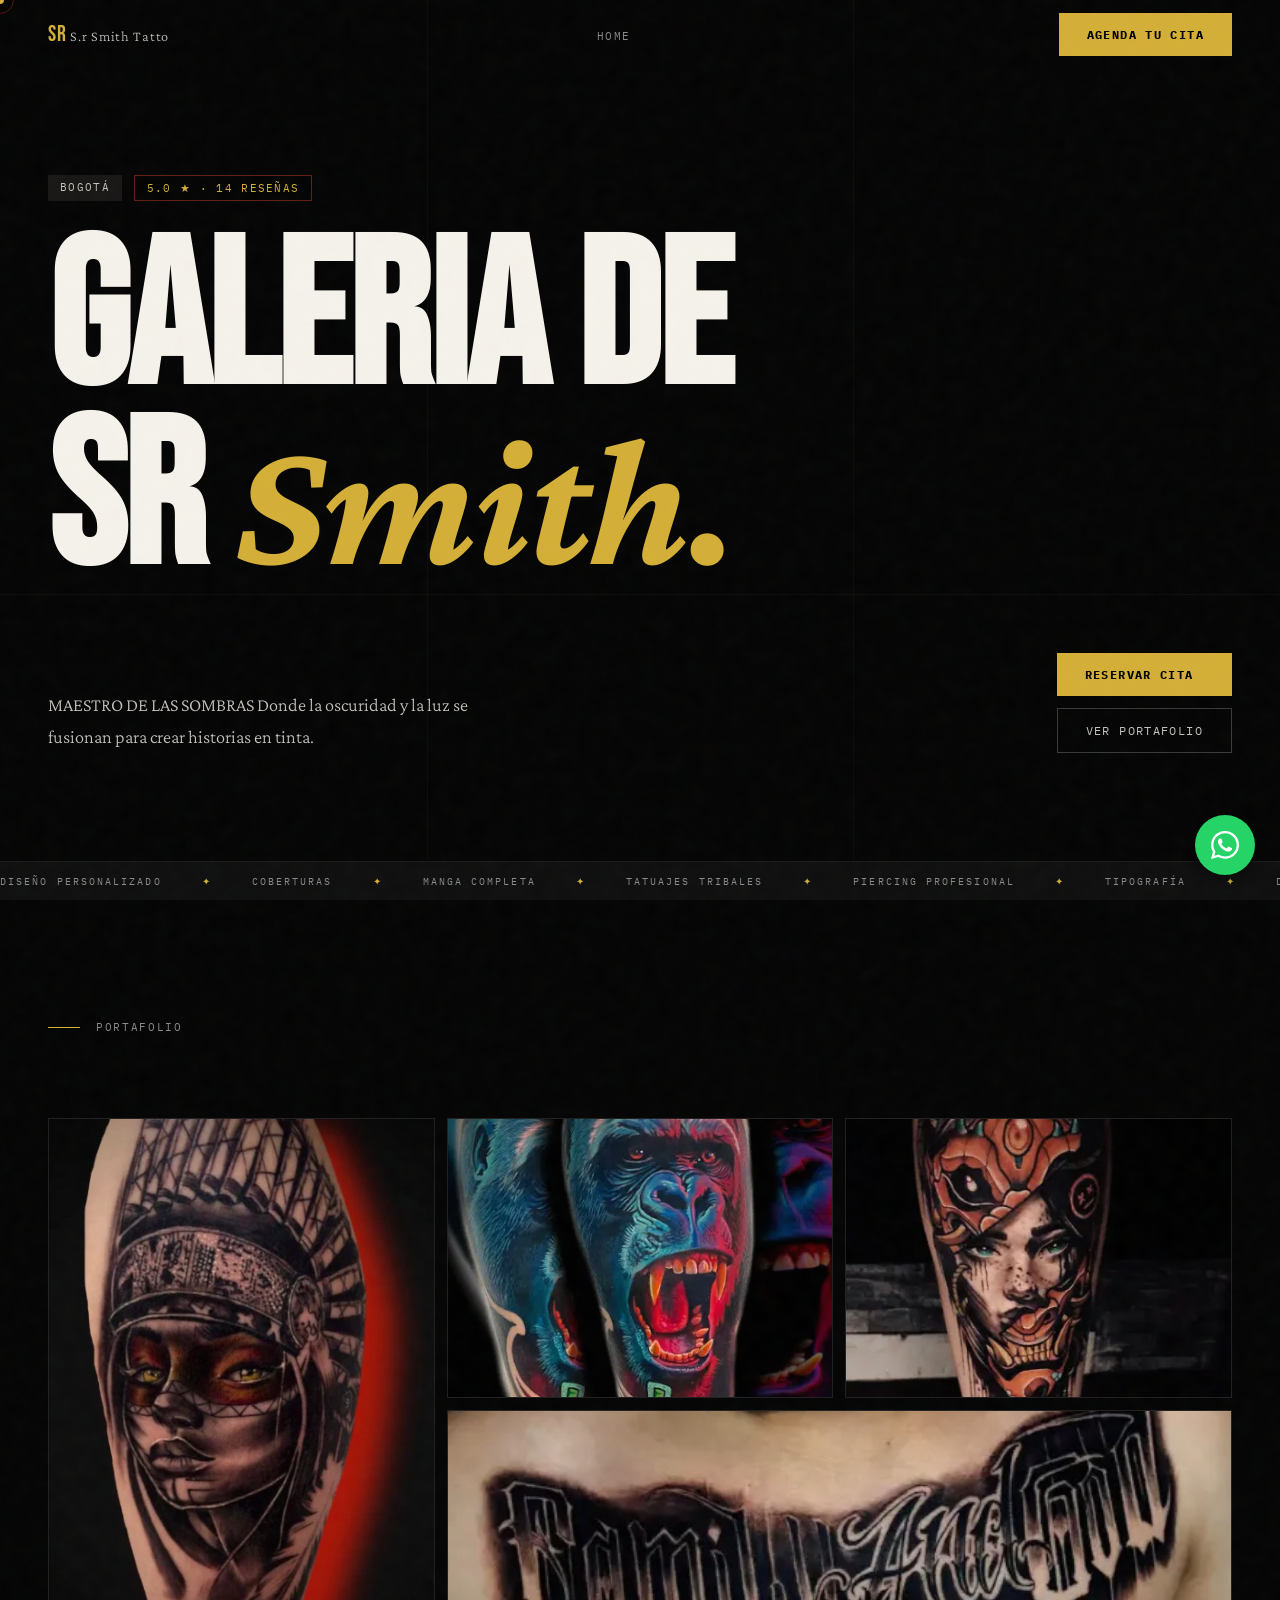
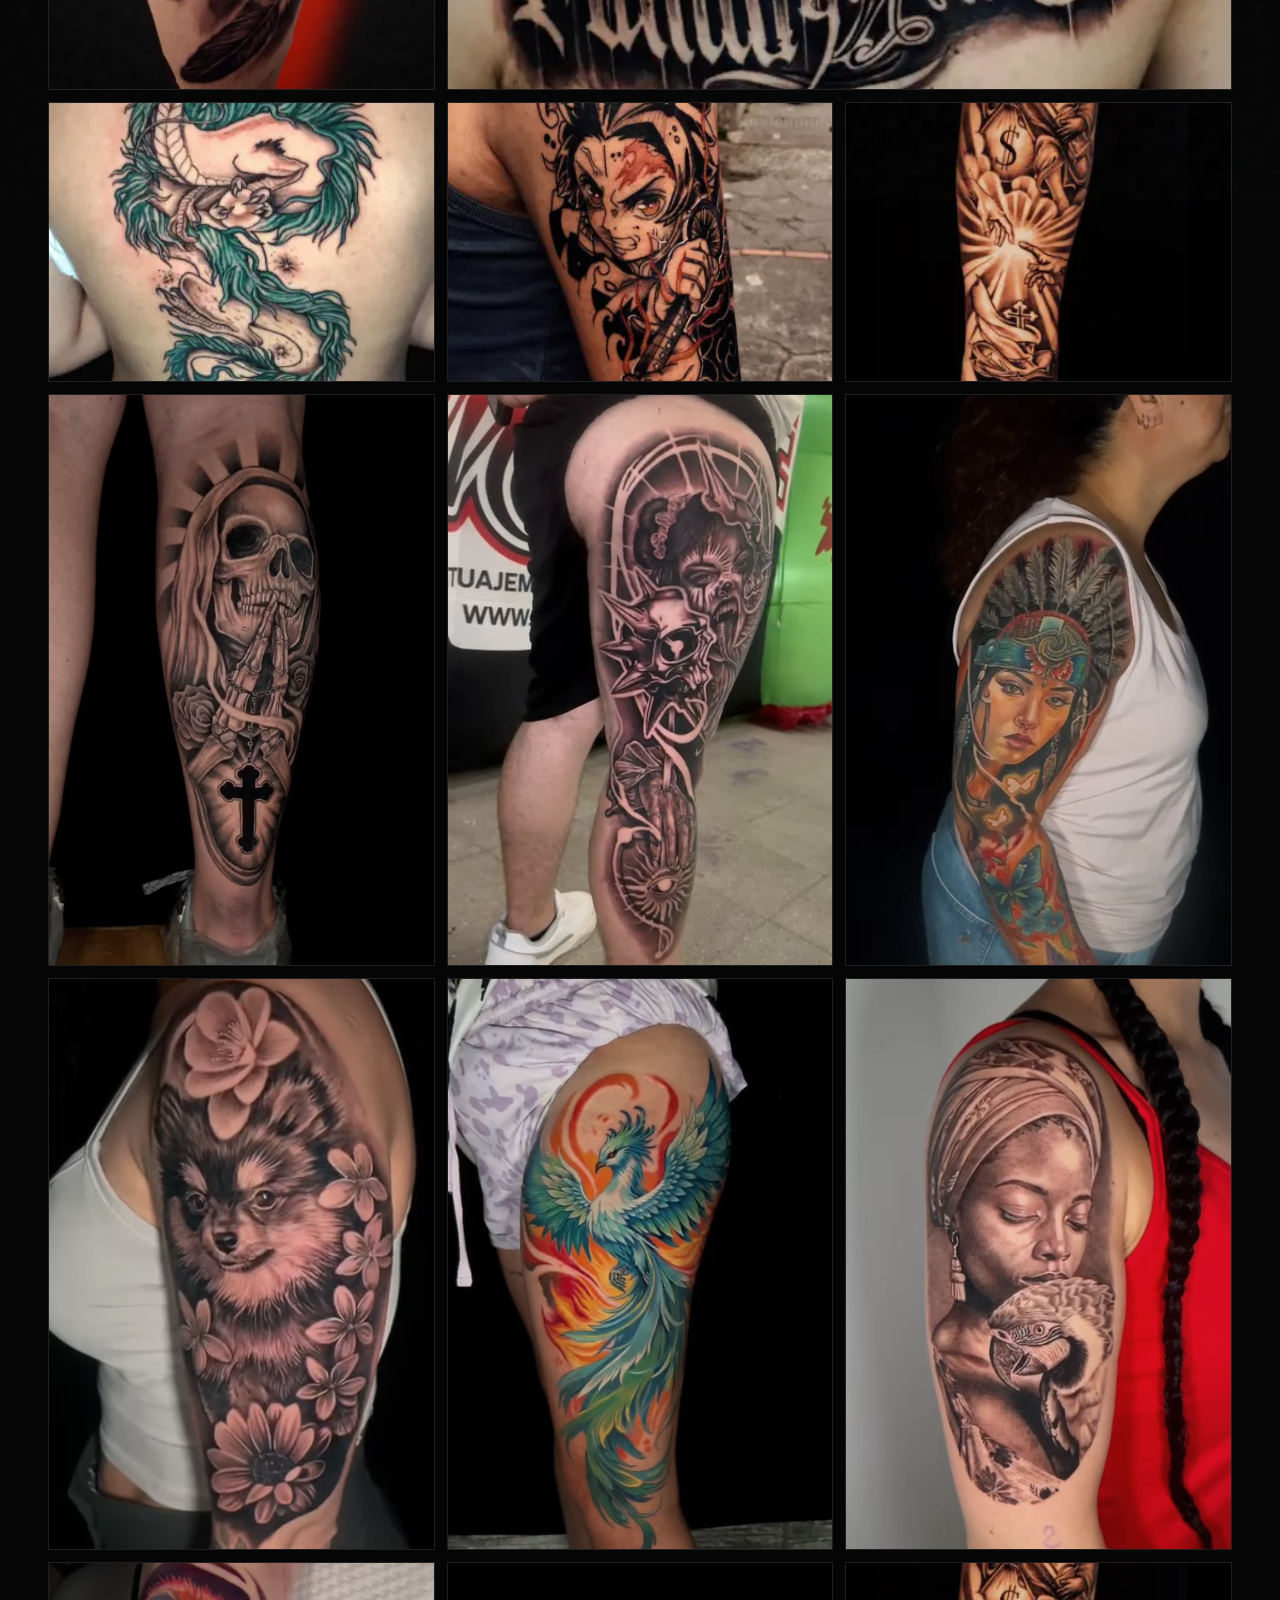
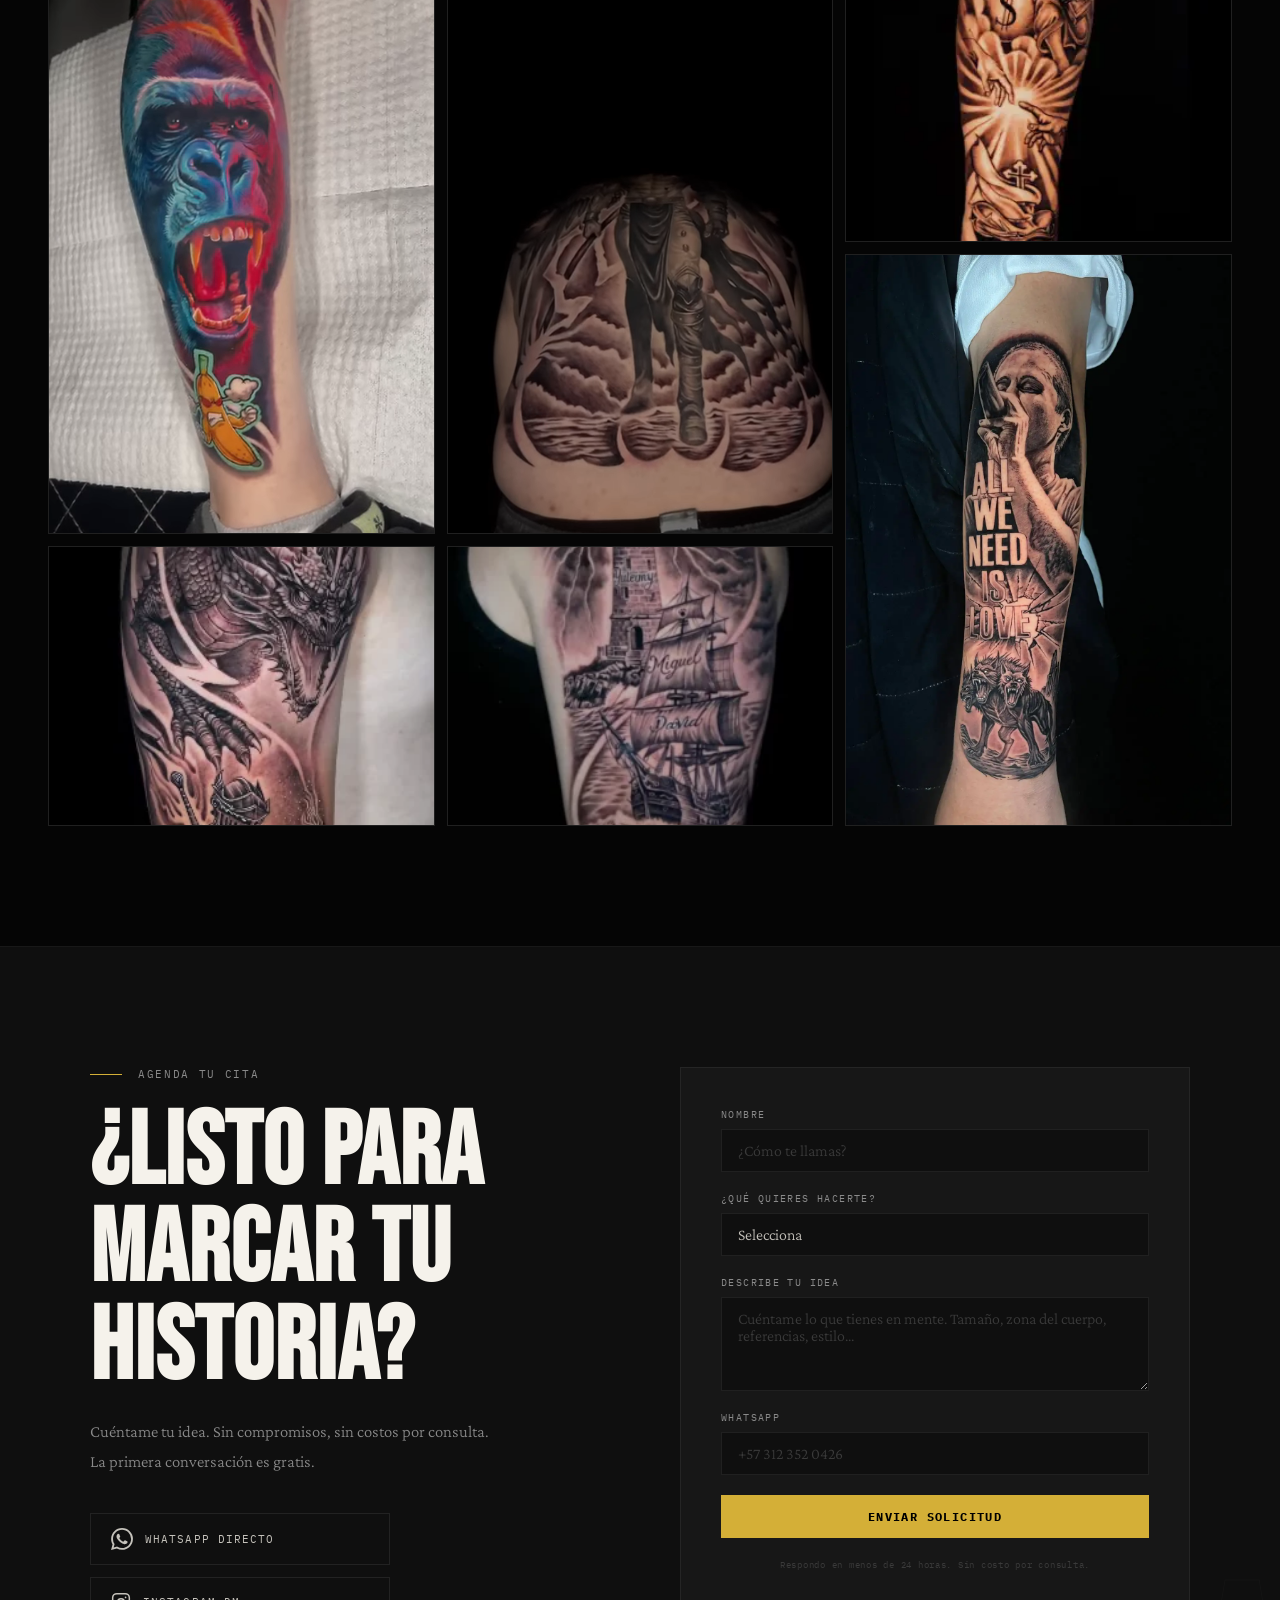
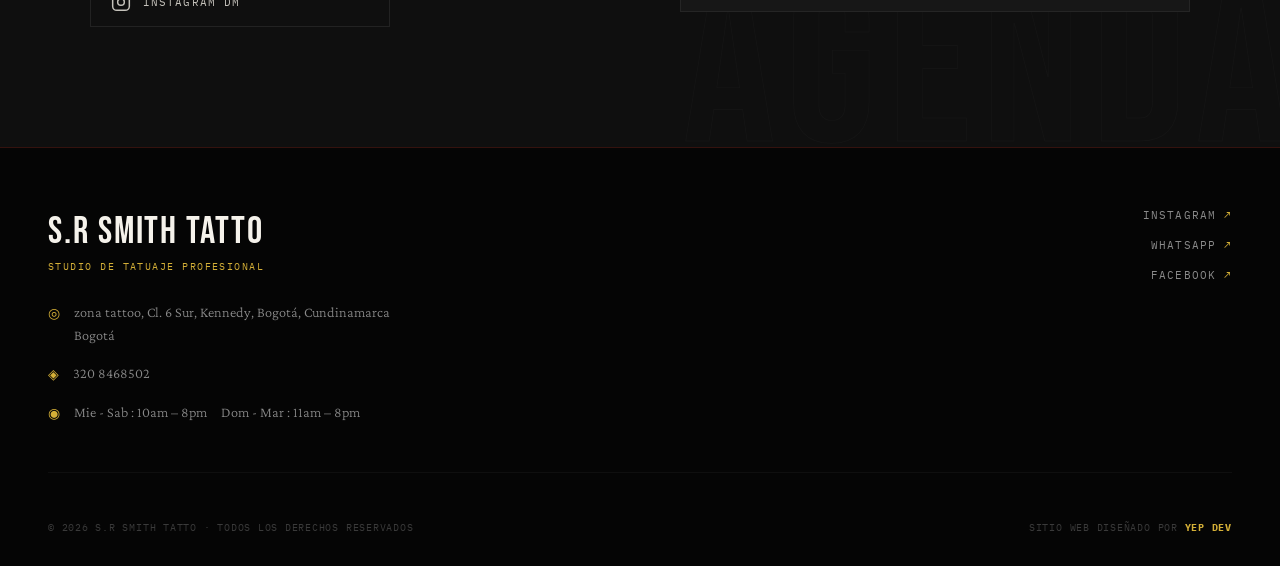
==== commit 4f21d56f: "se organiza el estilo de los videos e imagenes en version movil" ====
--- a/video.html
+++ b/video.html
@@ -195,7 +195,7 @@
           </video>
         </div>
       </div>
-      <!-- VIDEO 6 -->
+      <!-- VIDEO 7 -->
       <div class="arte__item ">
         <div class="arte__img-wrapper arte__video-container">
           <video autoplay loop muted playsinline preload="none" poster="img/tattoo3.webp" class="arte__video-lazy"
@@ -204,6 +204,33 @@
             Tu navegador no soporta videos.
           </video>
         </div>
+      </div>
+      <!-- VIDEO 8 -->
+      <div class="arte__item ">
+        <div class="arte__img-wrapper arte__video-container">
+          <video autoplay loop muted playsinline preload="none" poster="img/tattoo3.webp" class="arte__video-lazy"
+            data-src-webm="video/video8.webm">
+            <source type="video/webm">
+            Tu navegador no soporta videos.
+          </video>
+        </div>
+      </div>
+
+      <div class="arte__item reveal" style="--delay:0.25s">
+        <img src="img/tattoo7.webp" alt="tattoo 7 — S.r Smith Tatto " loading="lazy" />
+        <div class="arte__overlay"></div>
+      </div>
+      <div class="arte__item arte__item--tall reveal" style="--delay:0.25s">
+        <img src="img/tattoo8.webp" alt="tattoo 8 — S.r Smith Tatto " loading="lazy" />
+        <div class="arte__overlay"></div>
+      </div>
+      <div class="arte__item reveal" style="--delay:0.25s">
+        <img src="img/tattoo9.webp" alt="tattoo 9 — S.r Smith Tatto " loading="lazy" />
+        <div class="arte__overlay"></div>
+      </div>
+      <div class="arte__item reveal" style="--delay:0.25s">
+        <img src="img/tattoo10.webp" alt="tattoo 10 — S.r Smith Tatto " loading="lazy" />
+        <div class="arte__overlay"></div>
       </div>
 
     </div><!-- arte__grid -->
@@ -223,7 +250,7 @@
         <h2 class="section-title">¿Listo para<br />marcar tu historia?</h2>
         <p>Cuéntame tu idea. Sin compromisos, sin costos por consulta. La primera conversación es gratis.</p>
         <div class="agendar__contact-options">
-          <a href="https://wa.me/5732084685028?text=Hola%2C%20quiero%20agendar%20una%20cita" target="_blank"
+          <a href="https://wa.me/573227392938?text=Hola%2C%20quiero%20agendar%20una%20cita" target="_blank"
             rel="noopener" class="contact-option contact-option--wa">
             <svg width="22" height="22" viewBox="0 0 24 24" fill="currentColor">
               <path
@@ -231,7 +258,7 @@
             </svg>
             WhatsApp directo
           </a>
-          <a href="https://www.instagram.com/eragontatuajes/" target="_blank" rel="noopener"
+          <a href="https://www.instagram.com/sr.smithtattoo/" target="_blank" rel="noopener"
             class="contact-option contact-option--ig">
             <svg width="20" height="20" viewBox="0 0 24 24" fill="none" stroke="currentColor" stroke-width="1.8">
               <rect x="2" y="2" width="20" height="20" rx="5" />
@@ -313,13 +340,14 @@
         </div>
       </div>
       <div class="footer__social reveal">
-        <a href="https://www.instagram.com/eragontatuajes/" target="_blank" rel="noopener" class="footer__social-link">
+        <a href="https://www.instagram.com/sr.smithtattoo/" target="_blank" rel="noopener" class="footer__social-link">
           Instagram<span>↗</span>
         </a>
-        <a href="https://wa.me/5732084685028" target="_blank" rel="noopener" class="footer__social-link">
+        <a href="https://wa.me/573227392938" target="_blank" rel="noopener" class="footer__social-link">
           WhatsApp<span>↗</span>
         </a>
-        <a href="https://www.facebook.com/eragontatuajes3d" target="_blank" rel="noopener" class="footer__social-link">
+        <a href="https://www.facebook.com/Smithfamilytattoo#" target="_blank" rel="noopener"
+          class="footer__social-link">
           Facebook<span>↗</span>
         </a>
       </div>
@@ -332,7 +360,7 @@
 
 
   <!-- Boton flotante de whatsapp -->
-  <a href="https://wa.me/5732084685028?text=Hola%20estoy%20interesado%20en%20cotizar%20un%20tatuaje%20con%20ustedes"
+  <a href="https://wa.me/573227392938?text=Hola%20estoy%20interesado%20en%20cotizar%20un%20tatuaje%20con%20ustedes"
     class="whatsapp-float" target="_blank" rel="noopener noreferrer" title="Chatear por WhatsApp">
     <svg xmlns="http://www.w3.org/2000/svg" viewBox="0 0 448 512" class="whatsapp-icon">
       <path
--- a/style.css
+++ b/style.css
@@ -788,7 +788,7 @@
 
   .arte__grid {
     grid-template-columns: repeat(2, 1fr);
-    grid-auto-rows: 200px;
+    grid-auto-rows: 300px;
   }
 
   .arte__item--wide {
@@ -797,12 +797,31 @@
 }
 
 @media (max-width: 480px) {
+  .arte {
+    padding: 60px 16px;
+  }
+
   .arte__grid {
     grid-template-columns: 1fr;
+    gap: 12px;
+  }
+
+  /* IMÁGENES - altura grande */
+  .arte__item:has(img) {
+    grid-auto-rows: 380px;
+  }
+
+  /* VIDEOS - altura normal */
+  .arte__item:has(video) {
+    grid-auto-rows: 260px;
   }
 
   .arte__item--tall {
     grid-row: span 1;
+  }
+
+  .arte__item--wide {
+    grid-column: span 1;
   }
 }
 
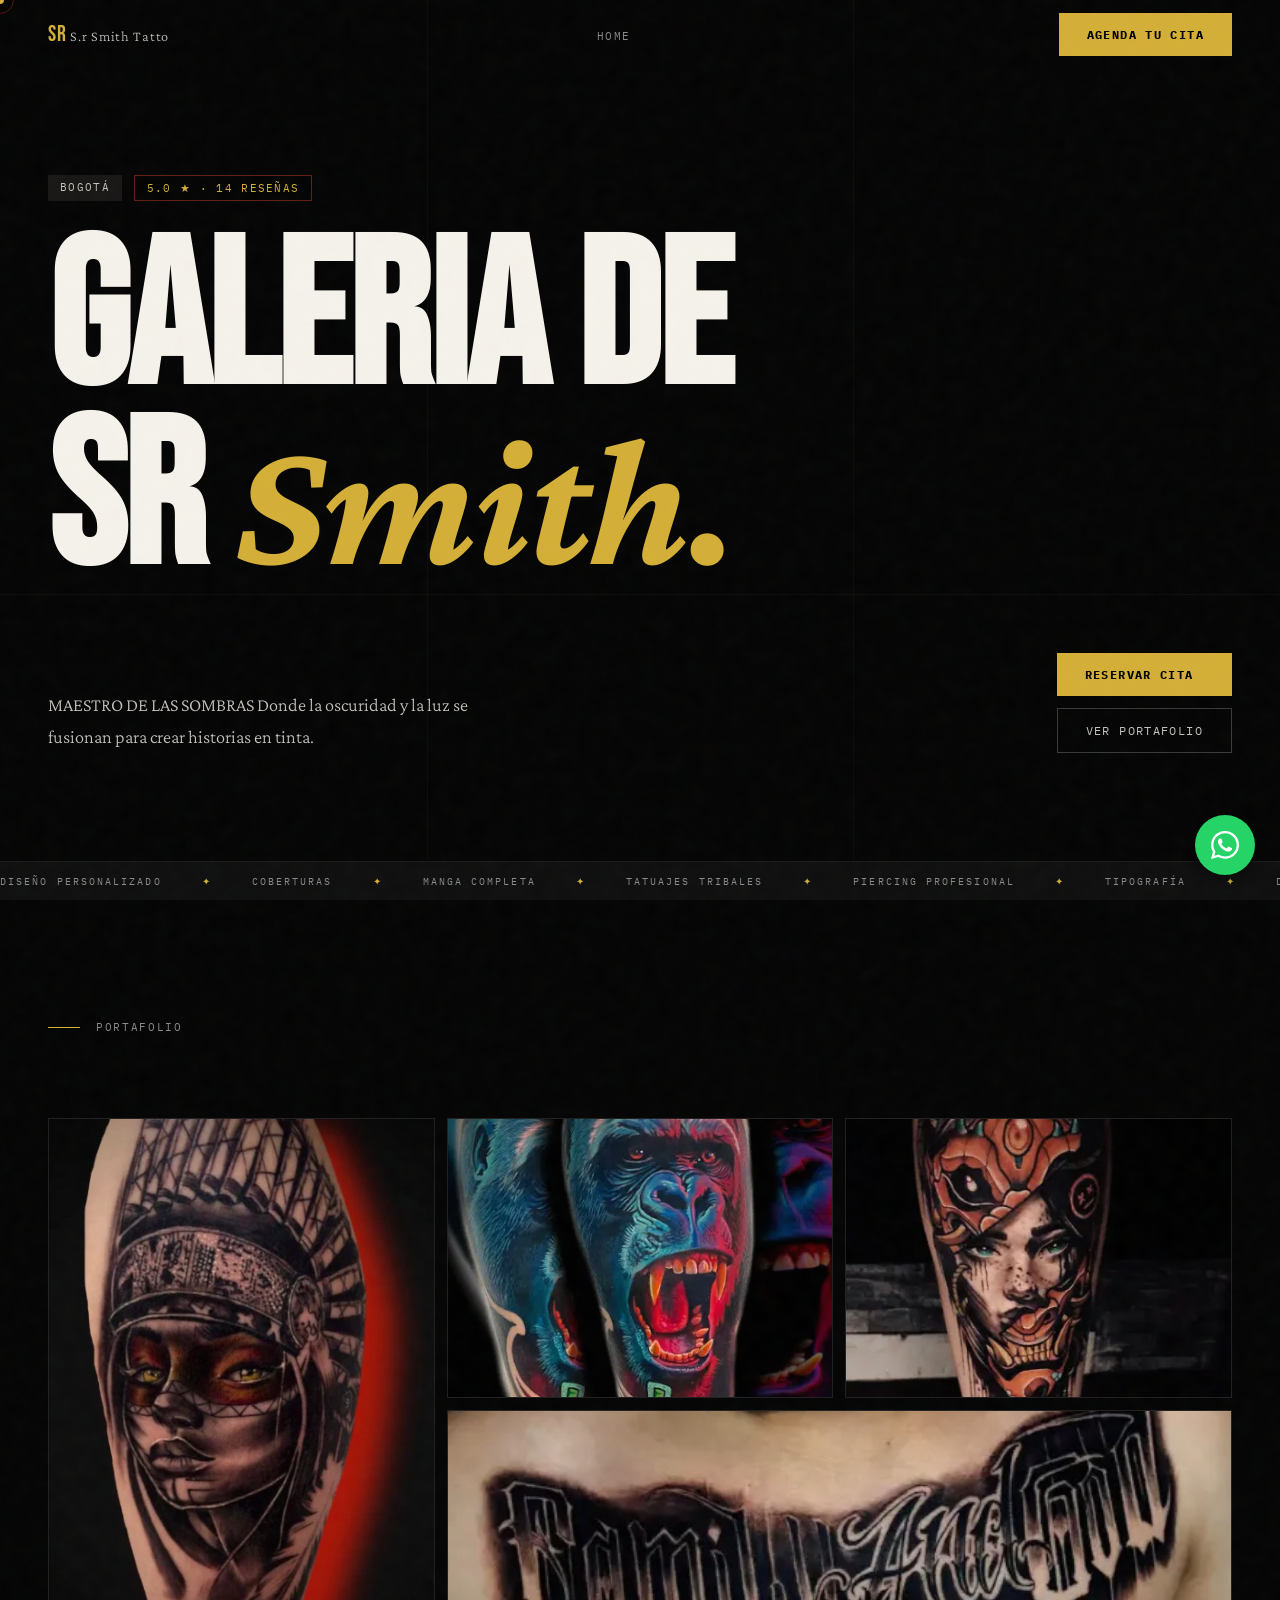
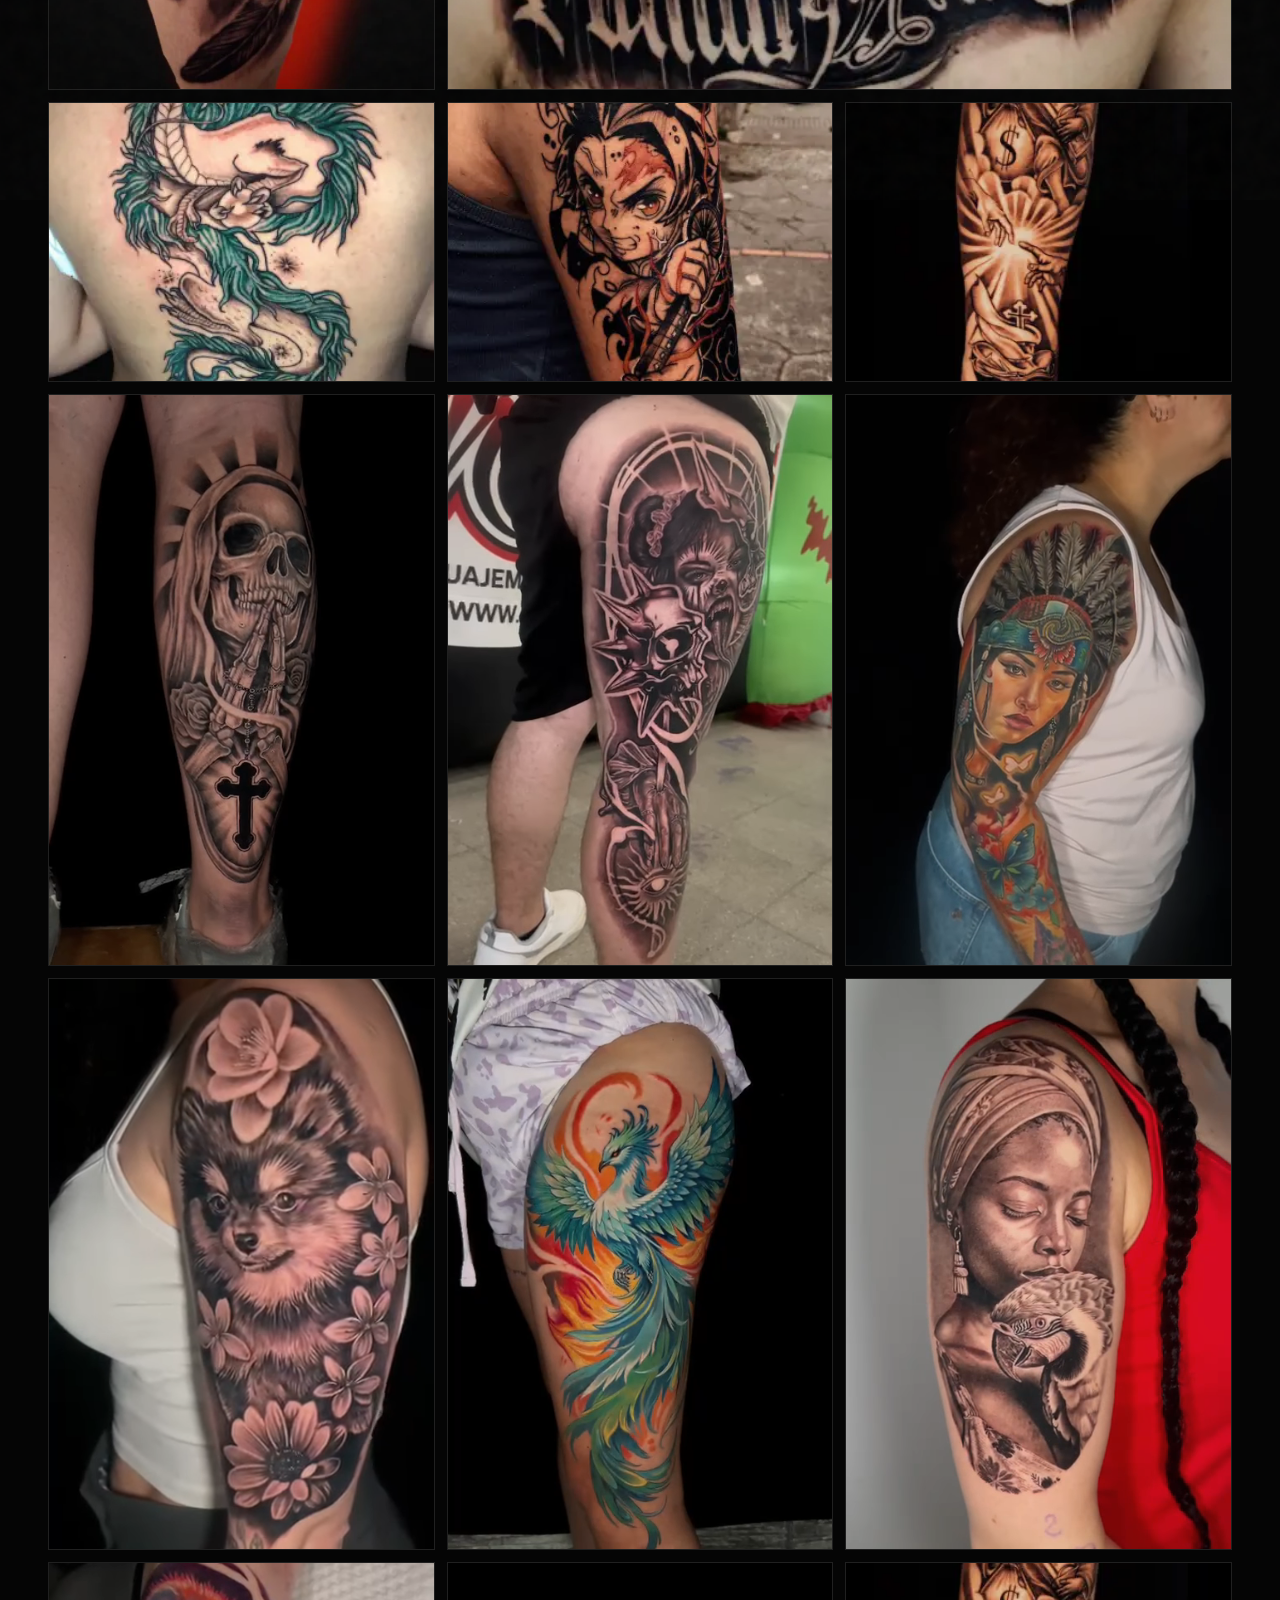
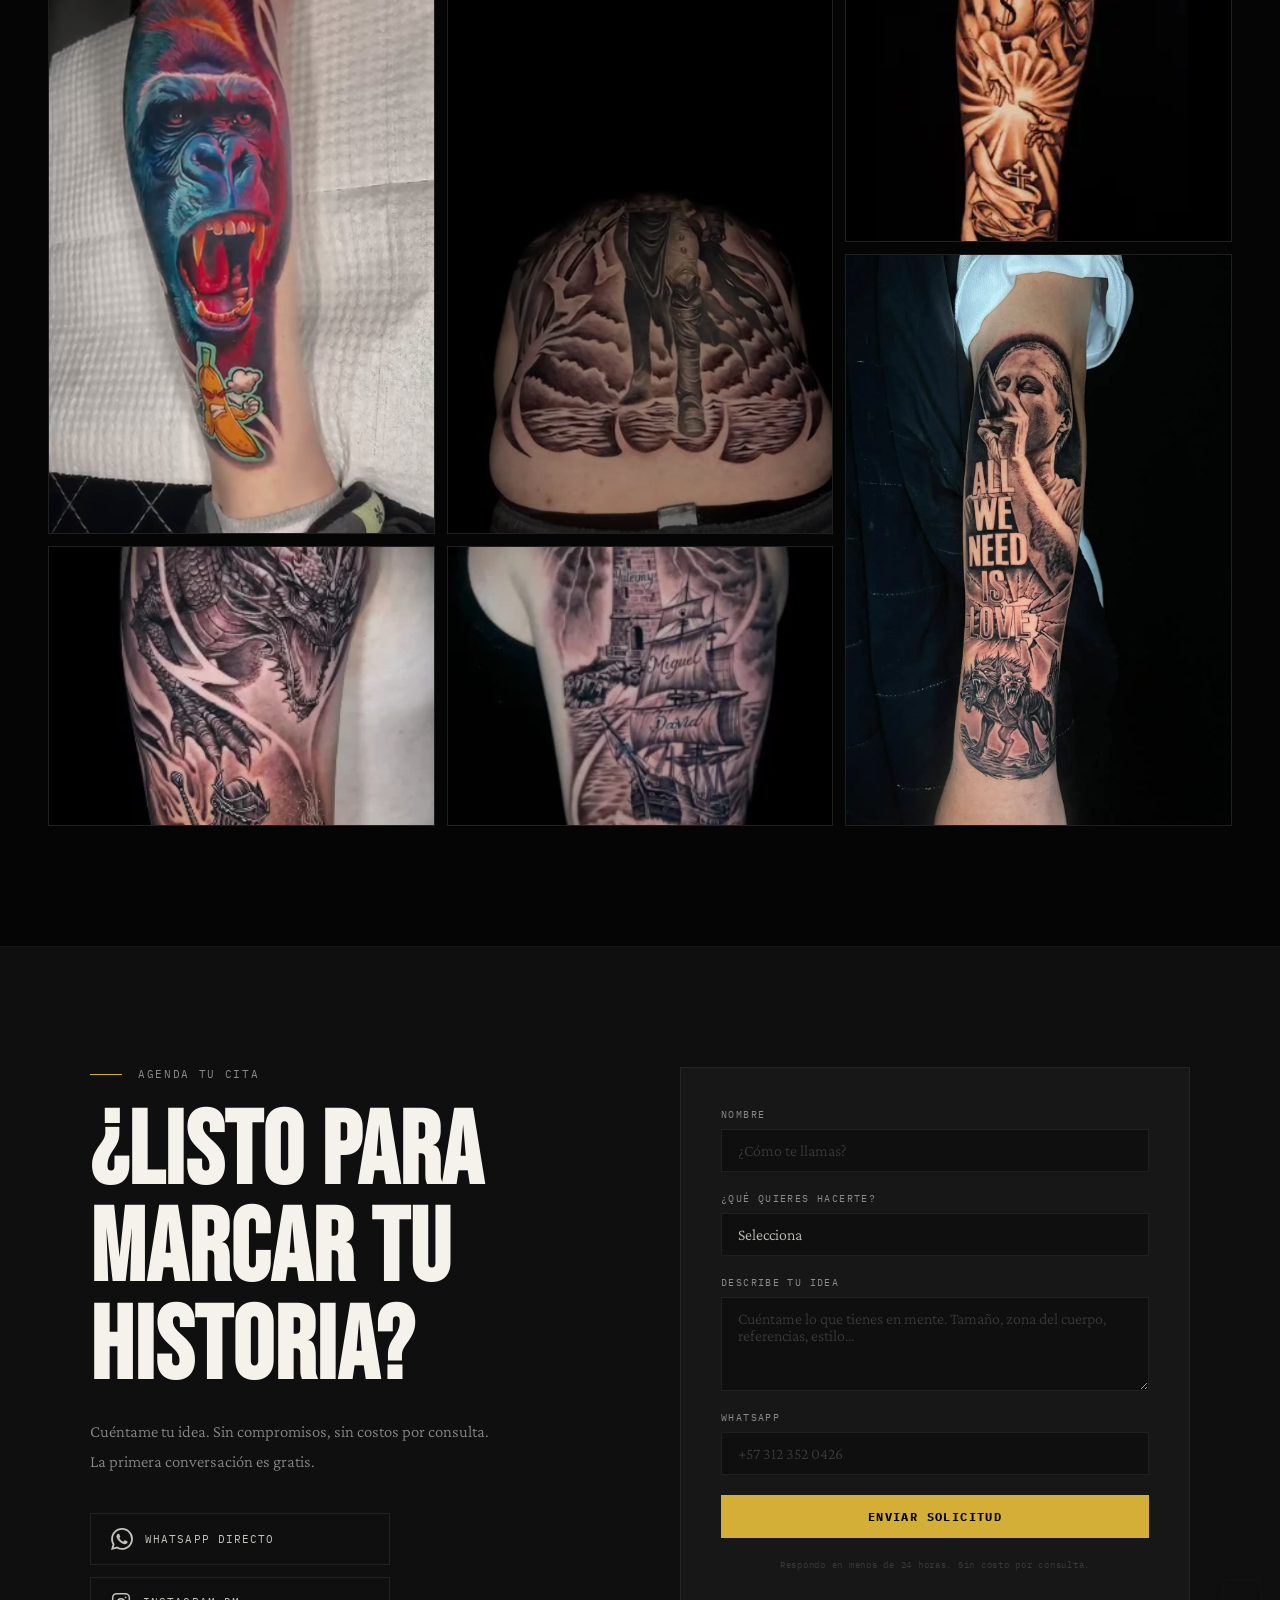
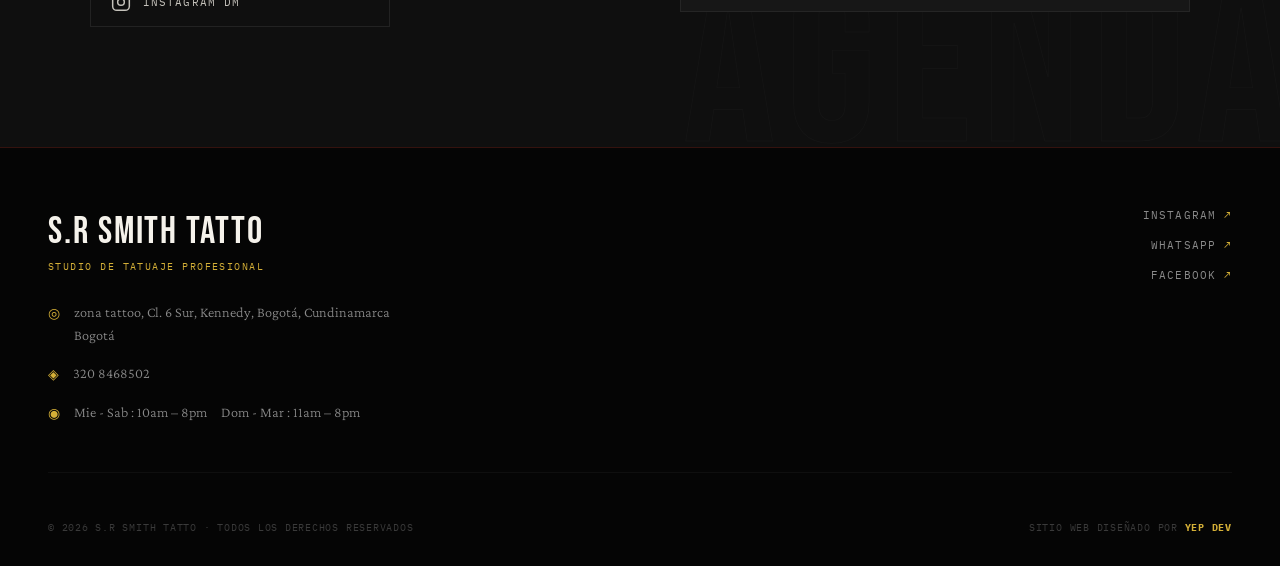
==== commit a7ceb216: "optimizacion de rendimiento para videos" ====
--- a/video.html
+++ b/video.html
@@ -136,7 +136,7 @@
       <!-- VIDEO 1 -->
       <div class="arte__item ">
         <div class="arte__img-wrapper arte__video-container">
-          <video autoplay loop muted playsinline preload="none" poster="img/tattoo1.webp" class="arte__video-lazy"
+          <video muted loop playsinline preload="none" poster="img/tattoo1.webp" class="arte__video-lazy"
             data-src-webm="video/video1.webm">
             <source type="video/webm">
             Tu navegador no soporta videos.
@@ -147,7 +147,7 @@
       <!-- VIDEO 2 -->
       <div class="arte__item ">
         <div class="arte__img-wrapper arte__video-container">
-          <video autoplay loop muted playsinline preload="none" poster="img/tattoo2.webp" class="arte__video-lazy"
+          <video muted loop playsinline preload="none" poster="img/tattoo2.webp" class="arte__video-lazy"
             data-src-webm="video/video2.webm">
             <source type="video/webm">
             Tu navegador no soporta videos.
@@ -158,7 +158,7 @@
       <!-- VIDEO 3 -->
       <div class="arte__item ">
         <div class="arte__img-wrapper arte__video-container">
-          <video autoplay loop muted playsinline preload="none" poster="img/tattoo3.webp" class="arte__video-lazy"
+          <video muted loop playsinline preload="none" poster="img/tattoo3.webp" class="arte__video-lazy"
             data-src-webm="video/video3.webm">
             <source type="video/webm">
             Tu navegador no soporta videos.
@@ -168,7 +168,7 @@
       <!-- VIDEO 4 -->
       <div class="arte__item ">
         <div class="arte__img-wrapper arte__video-container">
-          <video autoplay loop muted playsinline preload="none" poster="img/tattoo3.webp" class="arte__video-lazy"
+          <video muted loop playsinline preload="none" poster="img/tattoo3.webp" class="arte__video-lazy"
             data-src-webm="video/video4.webm">
             <source type="video/webm">
             Tu navegador no soporta videos.
@@ -178,7 +178,7 @@
       <!-- VIDEO 5 -->
       <div class="arte__item ">
         <div class="arte__img-wrapper arte__video-container">
-          <video autoplay loop muted playsinline preload="none" poster="img/tattoo3.webp" class="arte__video-lazy"
+          <video muted loop playsinline preload="none" poster="img/tattoo3.webp" class="arte__video-lazy"
             data-src-webm="video/video5.webm">
             <source type="video/webm">
             Tu navegador no soporta videos.
@@ -188,7 +188,7 @@
       <!-- VIDEO 6 -->
       <div class="arte__item ">
         <div class="arte__img-wrapper arte__video-container">
-          <video autoplay loop muted playsinline preload="none" poster="img/tattoo3.webp" class="arte__video-lazy"
+          <video muted loop playsinline preload="none" poster="img/tattoo3.webp" class="arte__video-lazy"
             data-src-webm="video/video6.webm">
             <source type="video/webm">
             Tu navegador no soporta videos.
@@ -198,7 +198,7 @@
       <!-- VIDEO 7 -->
       <div class="arte__item ">
         <div class="arte__img-wrapper arte__video-container">
-          <video autoplay loop muted playsinline preload="none" poster="img/tattoo3.webp" class="arte__video-lazy"
+          <video muted loop playsinline preload="none" poster="img/tattoo3.webp" class="arte__video-lazy"
             data-src-webm="video/video7.webm">
             <source type="video/webm">
             Tu navegador no soporta videos.
@@ -208,7 +208,7 @@
       <!-- VIDEO 8 -->
       <div class="arte__item ">
         <div class="arte__img-wrapper arte__video-container">
-          <video autoplay loop muted playsinline preload="none" poster="img/tattoo3.webp" class="arte__video-lazy"
+          <video muted loop playsinline preload="none" poster="img/tattoo3.webp" class="arte__video-lazy"
             data-src-webm="video/video8.webm">
             <source type="video/webm">
             Tu navegador no soporta videos.
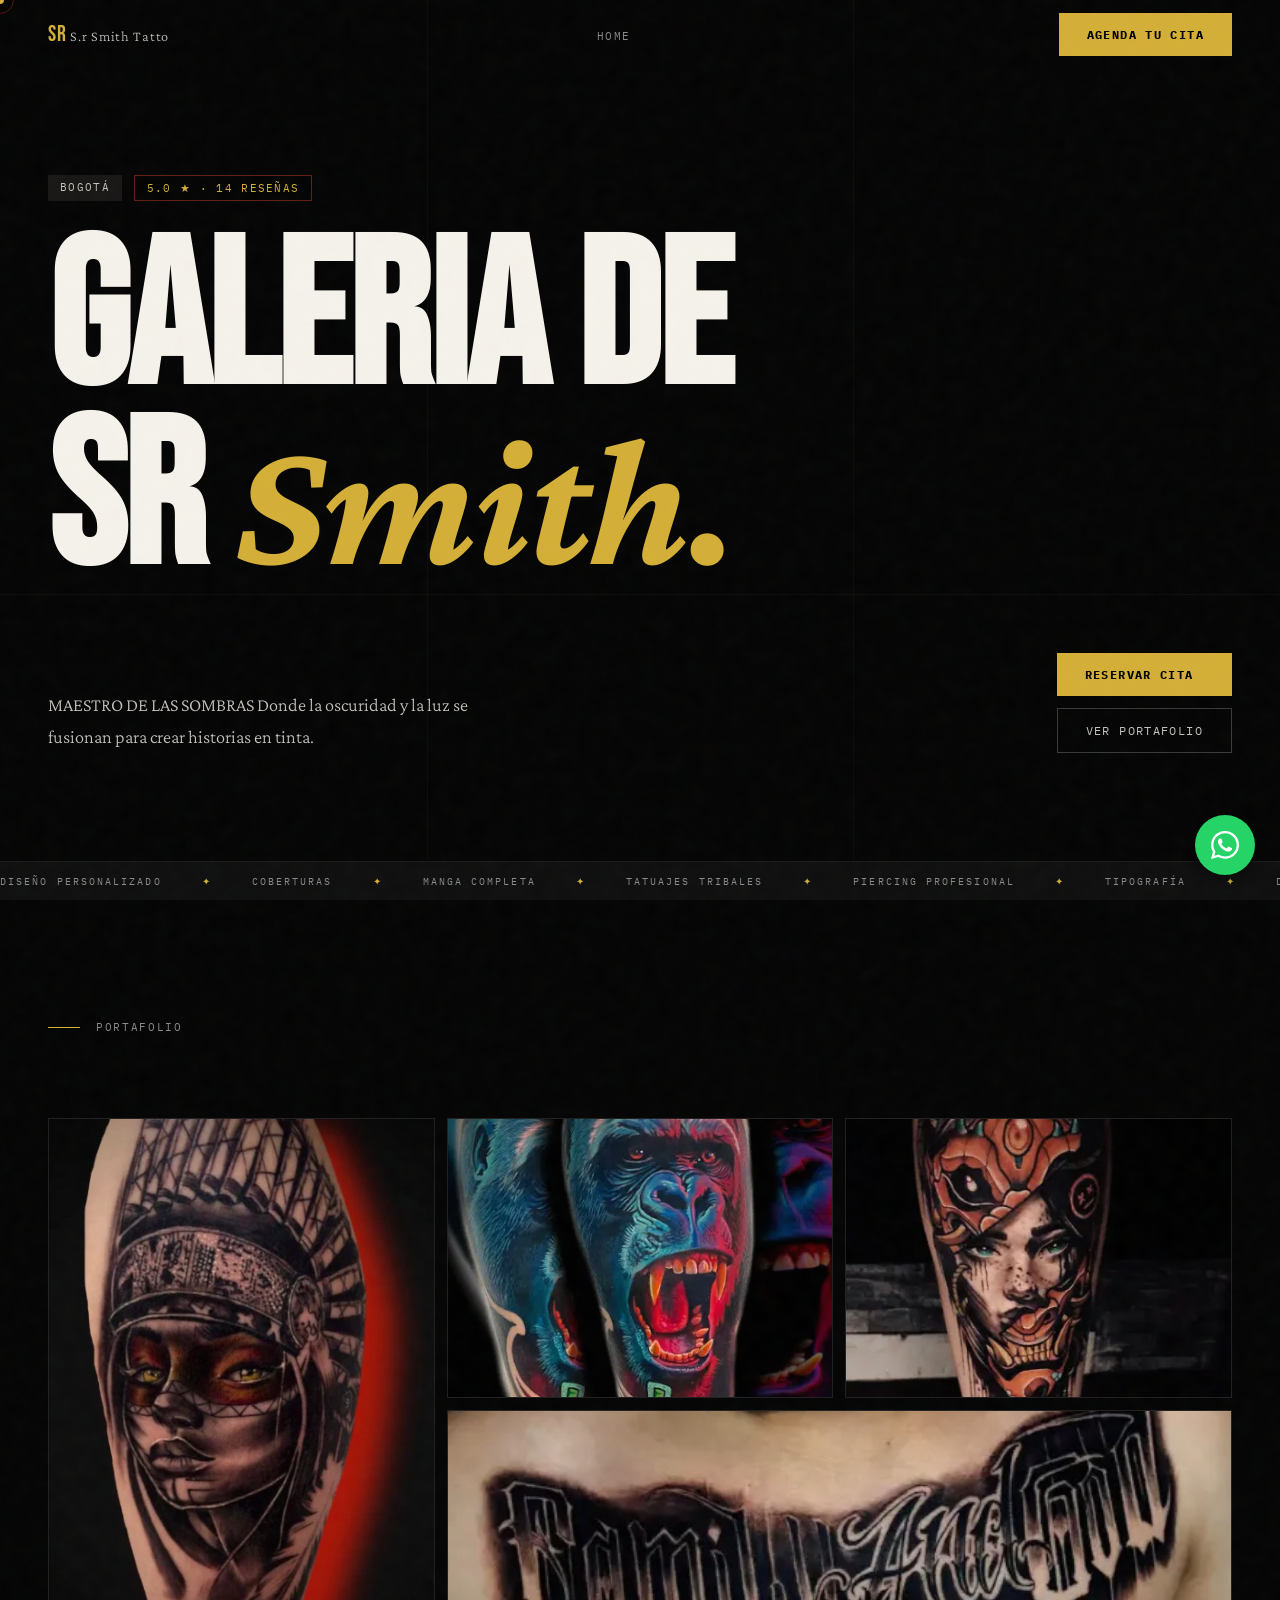
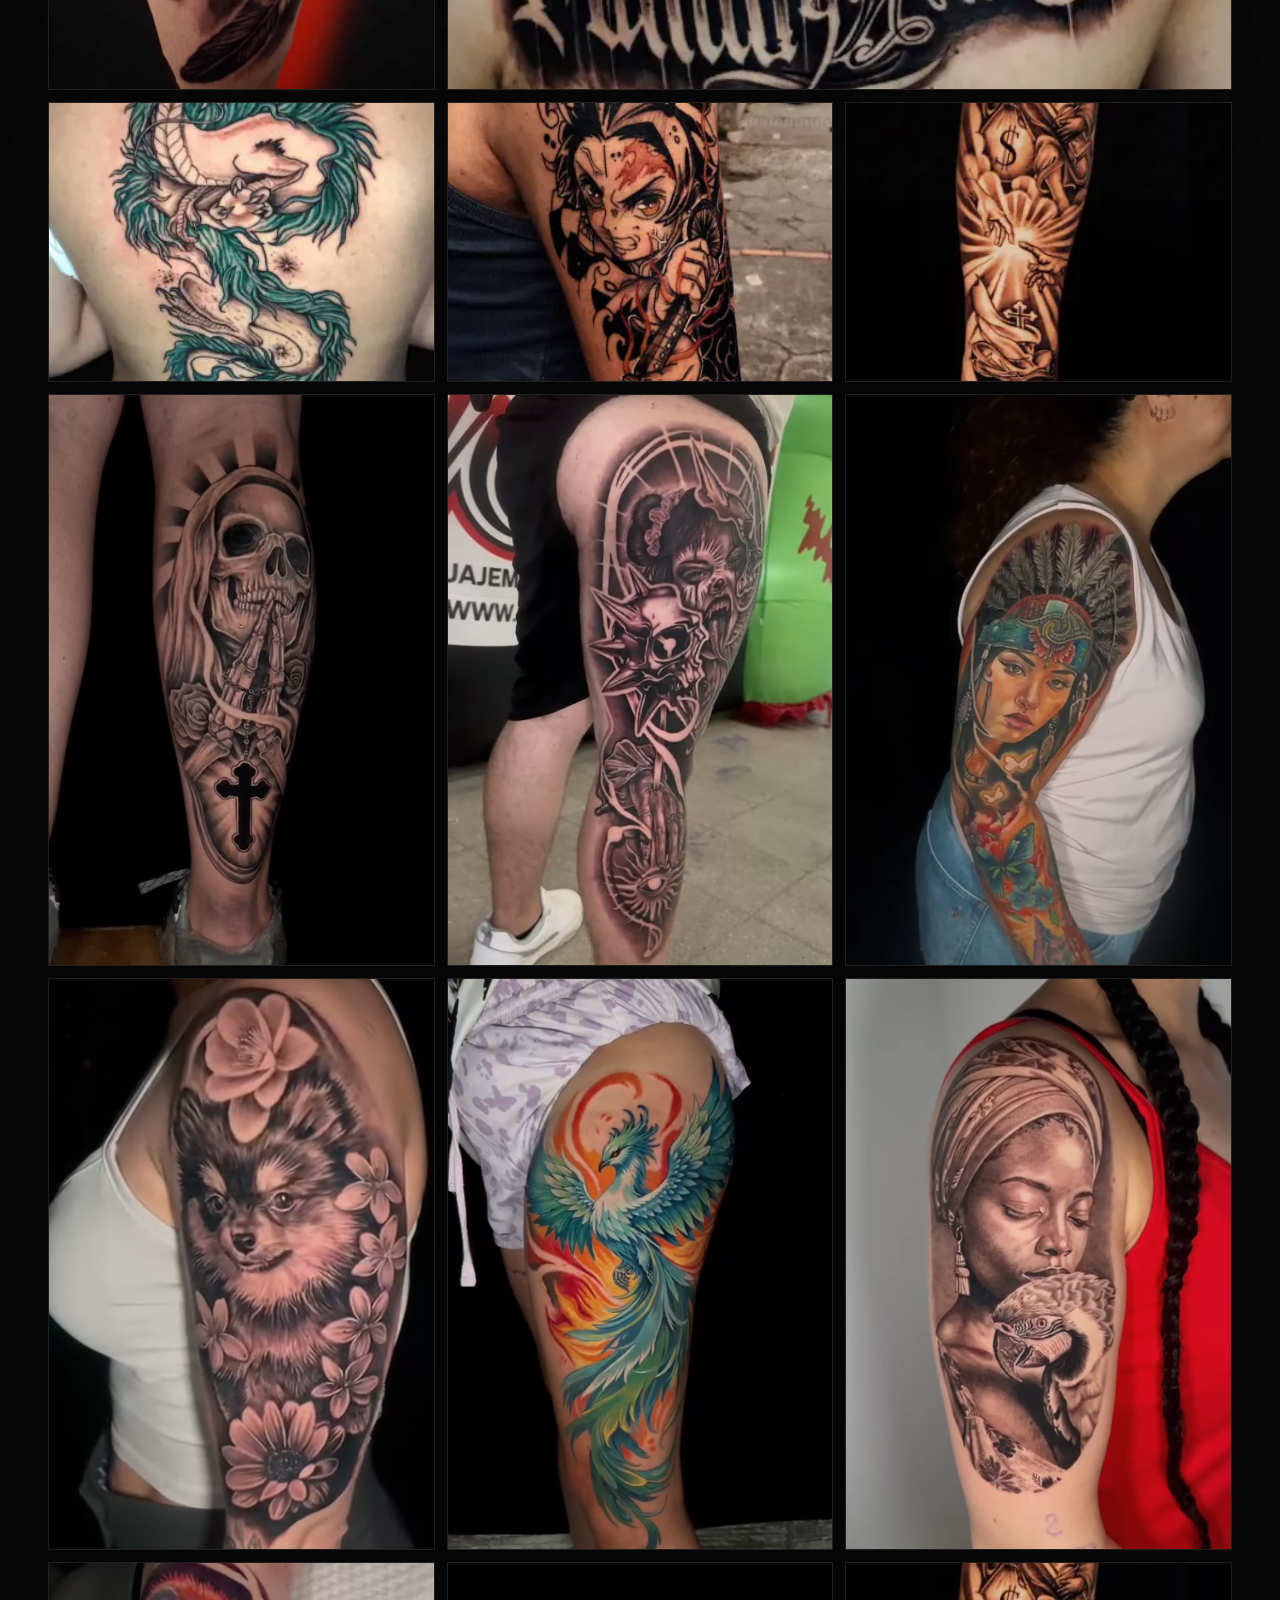
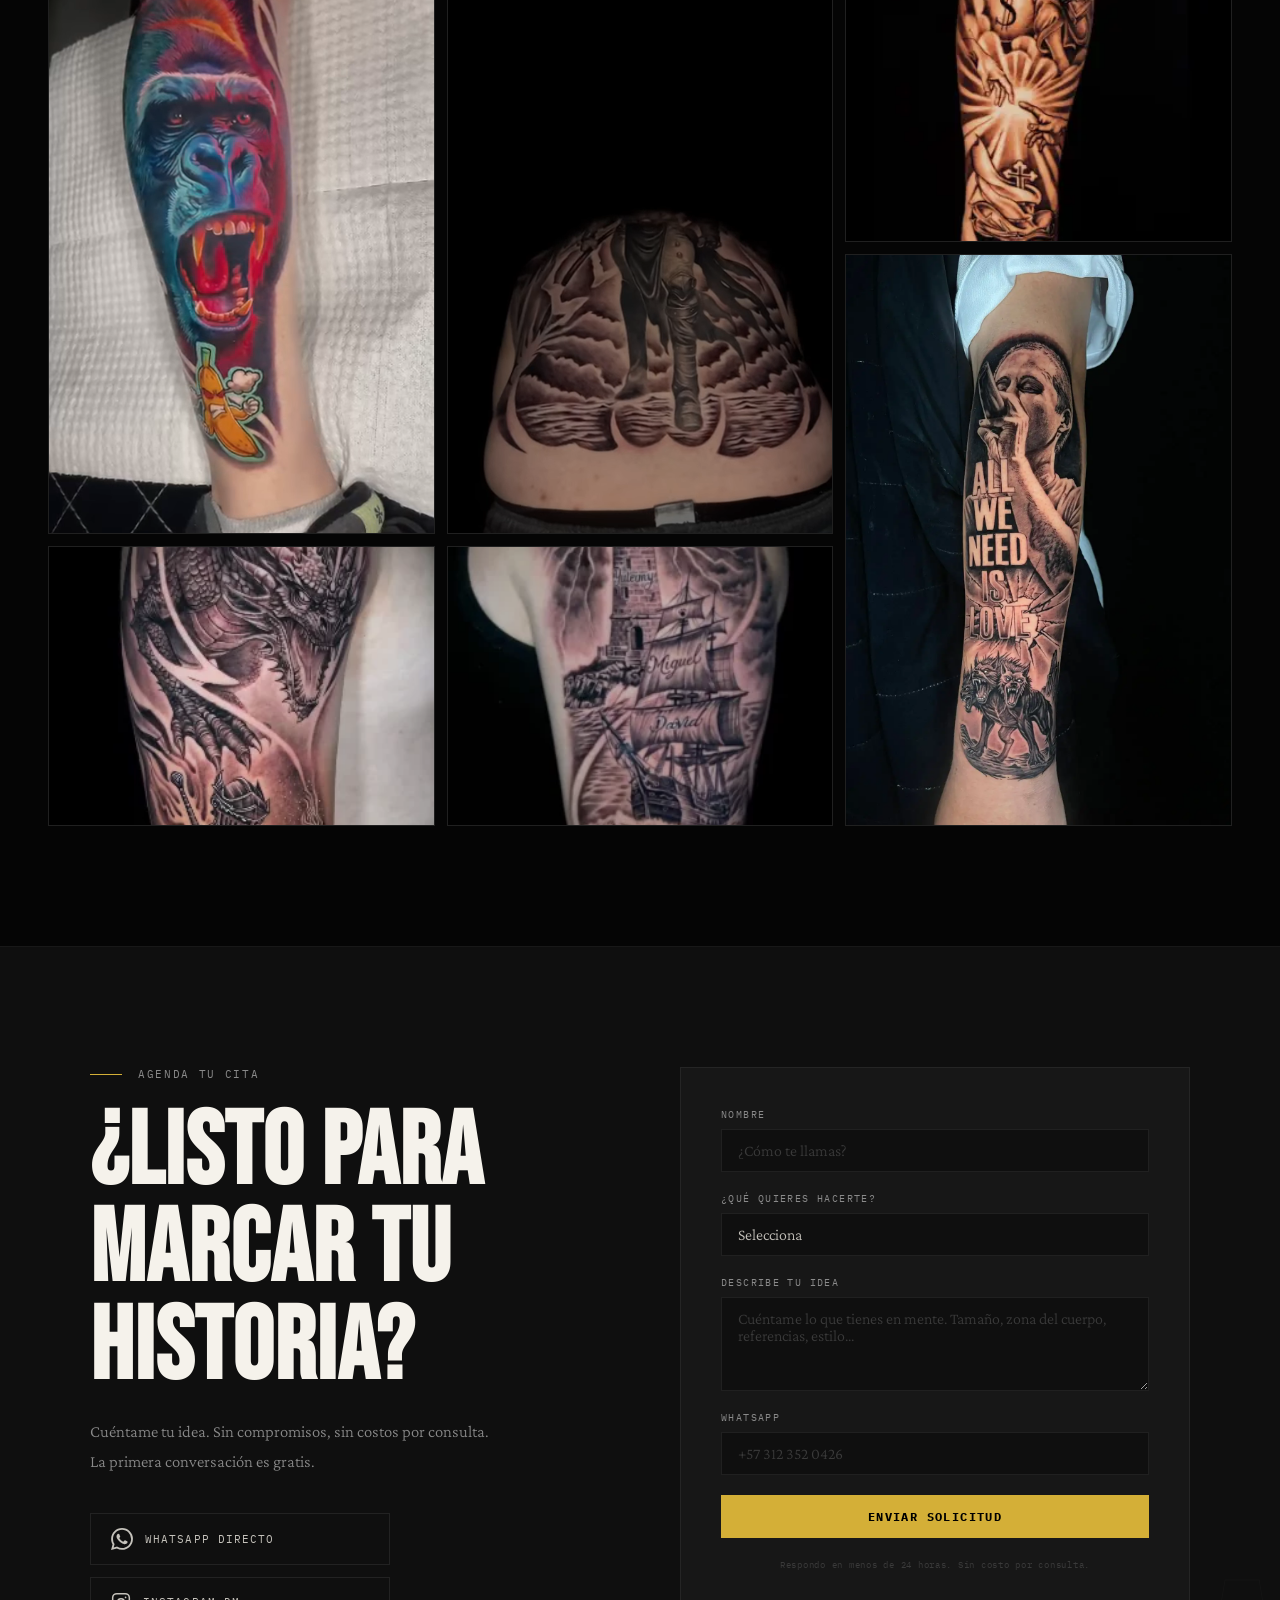
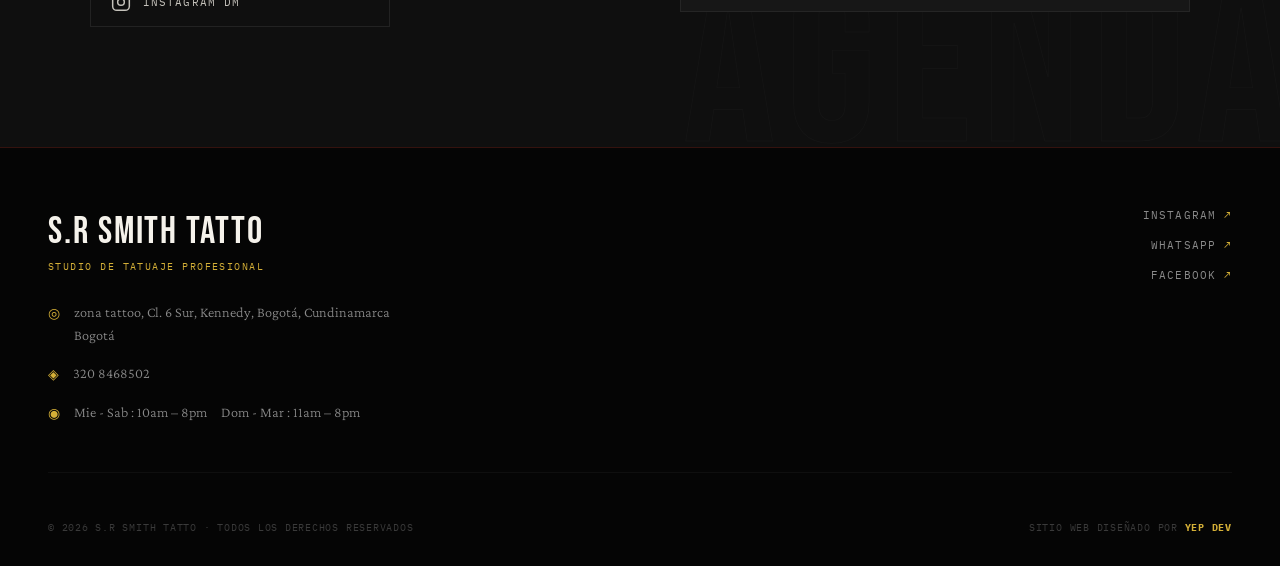
==== commit 3973fab7: "se agrega controlslist para los videos" ====
--- a/video.html
+++ b/video.html
@@ -136,8 +136,8 @@
       <!-- VIDEO 1 -->
       <div class="arte__item ">
         <div class="arte__img-wrapper arte__video-container">
-          <video muted loop playsinline preload="none" poster="img/tattoo1.webp" class="arte__video-lazy"
-            data-src-webm="video/video1.webm">
+          <video muted loop playsinline preload="none" controlslist="nodownload noplaybackrate"
+            poster="img/tattoo1.webp" class="arte__video-lazy" data-src-webm="video/video1.webm">
             <source type="video/webm">
             Tu navegador no soporta videos.
           </video>
@@ -147,8 +147,8 @@
       <!-- VIDEO 2 -->
       <div class="arte__item ">
         <div class="arte__img-wrapper arte__video-container">
-          <video muted loop playsinline preload="none" poster="img/tattoo2.webp" class="arte__video-lazy"
-            data-src-webm="video/video2.webm">
+          <video muted loop playsinline preload="none" controlslist="nodownload noplaybackrate"
+            poster="img/tattoo2.webp" class="arte__video-lazy" data-src-webm="video/video2.webm">
             <source type="video/webm">
             Tu navegador no soporta videos.
           </video>
@@ -158,8 +158,8 @@
       <!-- VIDEO 3 -->
       <div class="arte__item ">
         <div class="arte__img-wrapper arte__video-container">
-          <video muted loop playsinline preload="none" poster="img/tattoo3.webp" class="arte__video-lazy"
-            data-src-webm="video/video3.webm">
+          <video muted loop playsinline preload="none" controlslist="nodownload noplaybackrate"
+            poster="img/tattoo3.webp" class="arte__video-lazy" data-src-webm="video/video3.webm">
             <source type="video/webm">
             Tu navegador no soporta videos.
           </video>
@@ -168,8 +168,8 @@
       <!-- VIDEO 4 -->
       <div class="arte__item ">
         <div class="arte__img-wrapper arte__video-container">
-          <video muted loop playsinline preload="none" poster="img/tattoo3.webp" class="arte__video-lazy"
-            data-src-webm="video/video4.webm">
+          <video muted loop playsinline preload="none" controlslist="nodownload noplaybackrate"
+            poster="img/tattoo3.webp" class="arte__video-lazy" data-src-webm="video/video4.webm">
             <source type="video/webm">
             Tu navegador no soporta videos.
           </video>
@@ -178,8 +178,8 @@
       <!-- VIDEO 5 -->
       <div class="arte__item ">
         <div class="arte__img-wrapper arte__video-container">
-          <video muted loop playsinline preload="none" poster="img/tattoo3.webp" class="arte__video-lazy"
-            data-src-webm="video/video5.webm">
+          <video muted loop playsinline preload="none" controlslist="nodownload noplaybackrate"
+            poster="img/tattoo3.webp" class="arte__video-lazy" data-src-webm="video/video5.webm">
             <source type="video/webm">
             Tu navegador no soporta videos.
           </video>
@@ -188,8 +188,8 @@
       <!-- VIDEO 6 -->
       <div class="arte__item ">
         <div class="arte__img-wrapper arte__video-container">
-          <video muted loop playsinline preload="none" poster="img/tattoo3.webp" class="arte__video-lazy"
-            data-src-webm="video/video6.webm">
+          <video muted loop playsinline preload="none" controlslist="nodownload noplaybackrate"
+            poster="img/tattoo3.webp" class="arte__video-lazy" data-src-webm="video/video6.webm">
             <source type="video/webm">
             Tu navegador no soporta videos.
           </video>
@@ -198,8 +198,8 @@
       <!-- VIDEO 7 -->
       <div class="arte__item ">
         <div class="arte__img-wrapper arte__video-container">
-          <video muted loop playsinline preload="none" poster="img/tattoo3.webp" class="arte__video-lazy"
-            data-src-webm="video/video7.webm">
+          <video muted loop playsinline preload="none" controlslist="nodownload noplaybackrate"
+            poster="img/tattoo3.webp" class="arte__video-lazy" data-src-webm="video/video7.webm">
             <source type="video/webm">
             Tu navegador no soporta videos.
           </video>
@@ -208,8 +208,8 @@
       <!-- VIDEO 8 -->
       <div class="arte__item ">
         <div class="arte__img-wrapper arte__video-container">
-          <video muted loop playsinline preload="none" poster="img/tattoo3.webp" class="arte__video-lazy"
-            data-src-webm="video/video8.webm">
+          <video muted loop playsinline preload="none" controlslist="nodownload noplaybackrate"
+            poster="img/tattoo3.webp" class="arte__video-lazy" data-src-webm="video/video8.webm">
             <source type="video/webm">
             Tu navegador no soporta videos.
           </video>
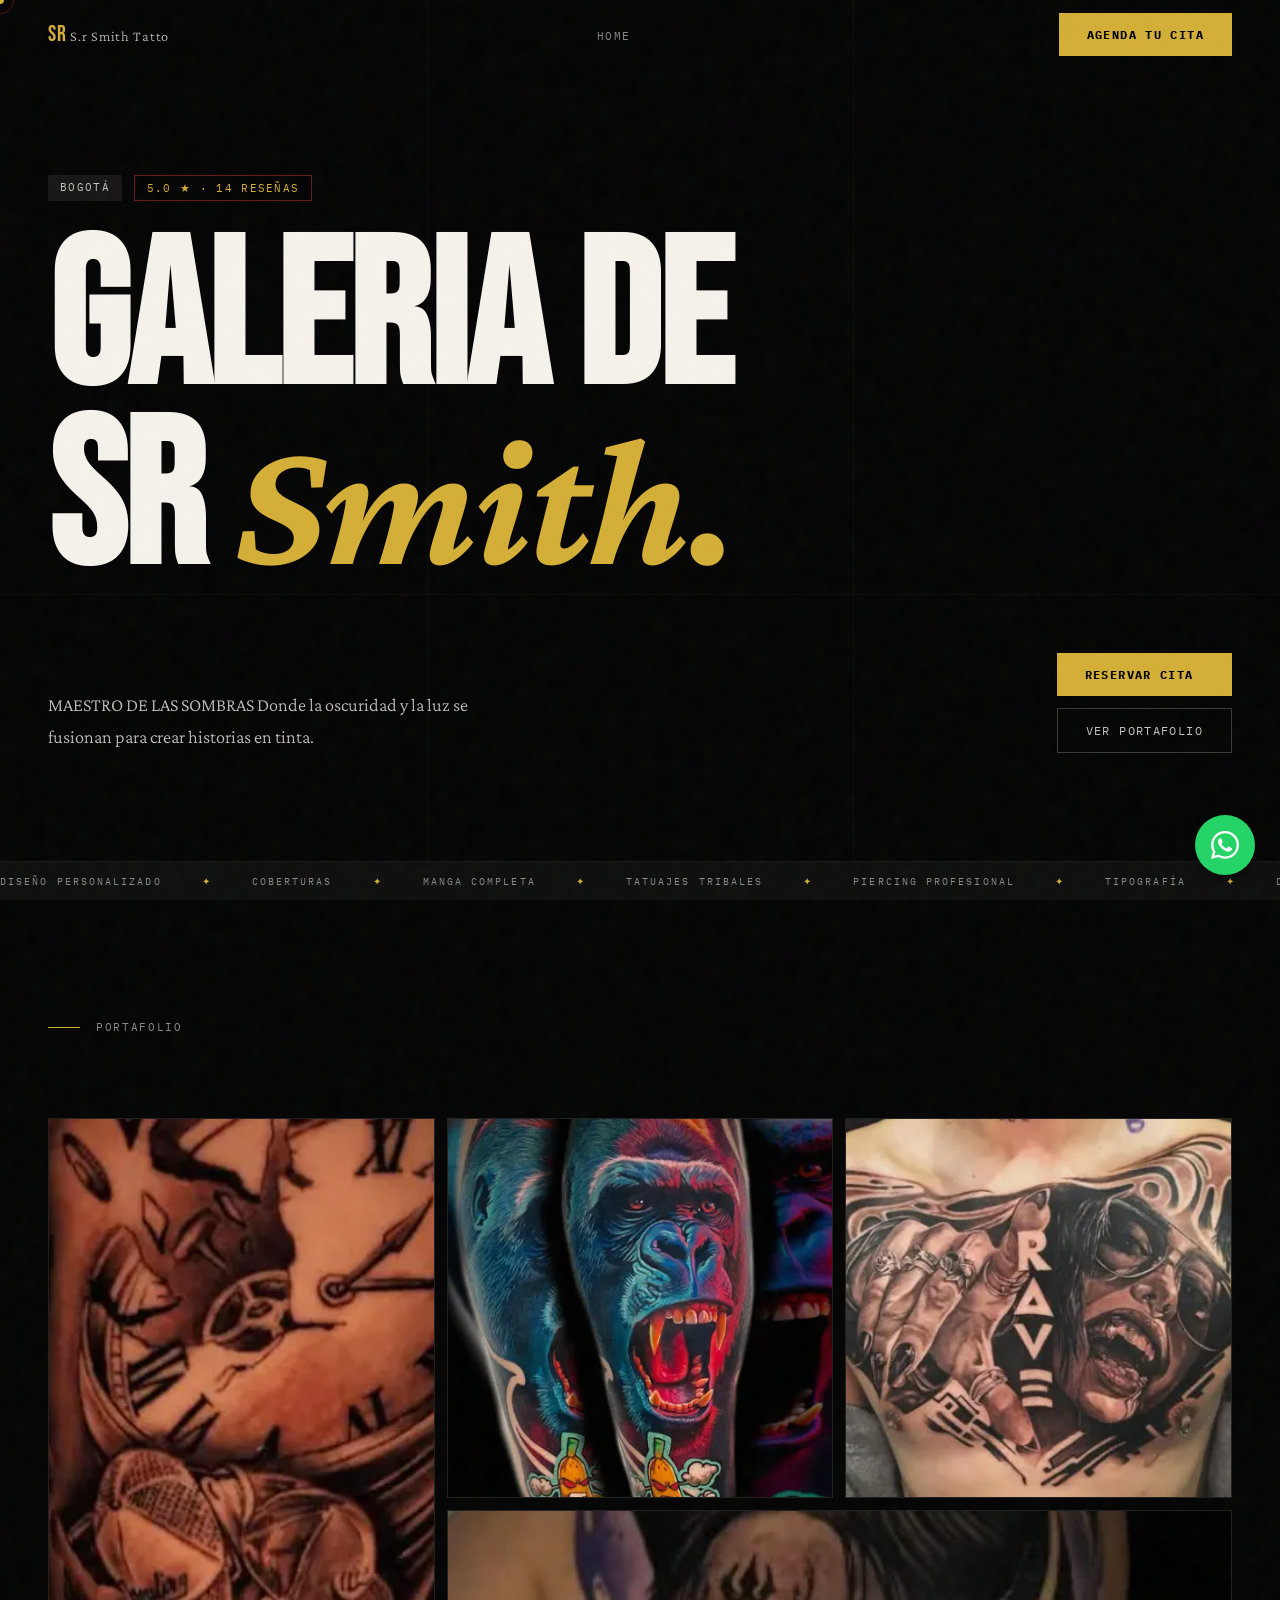
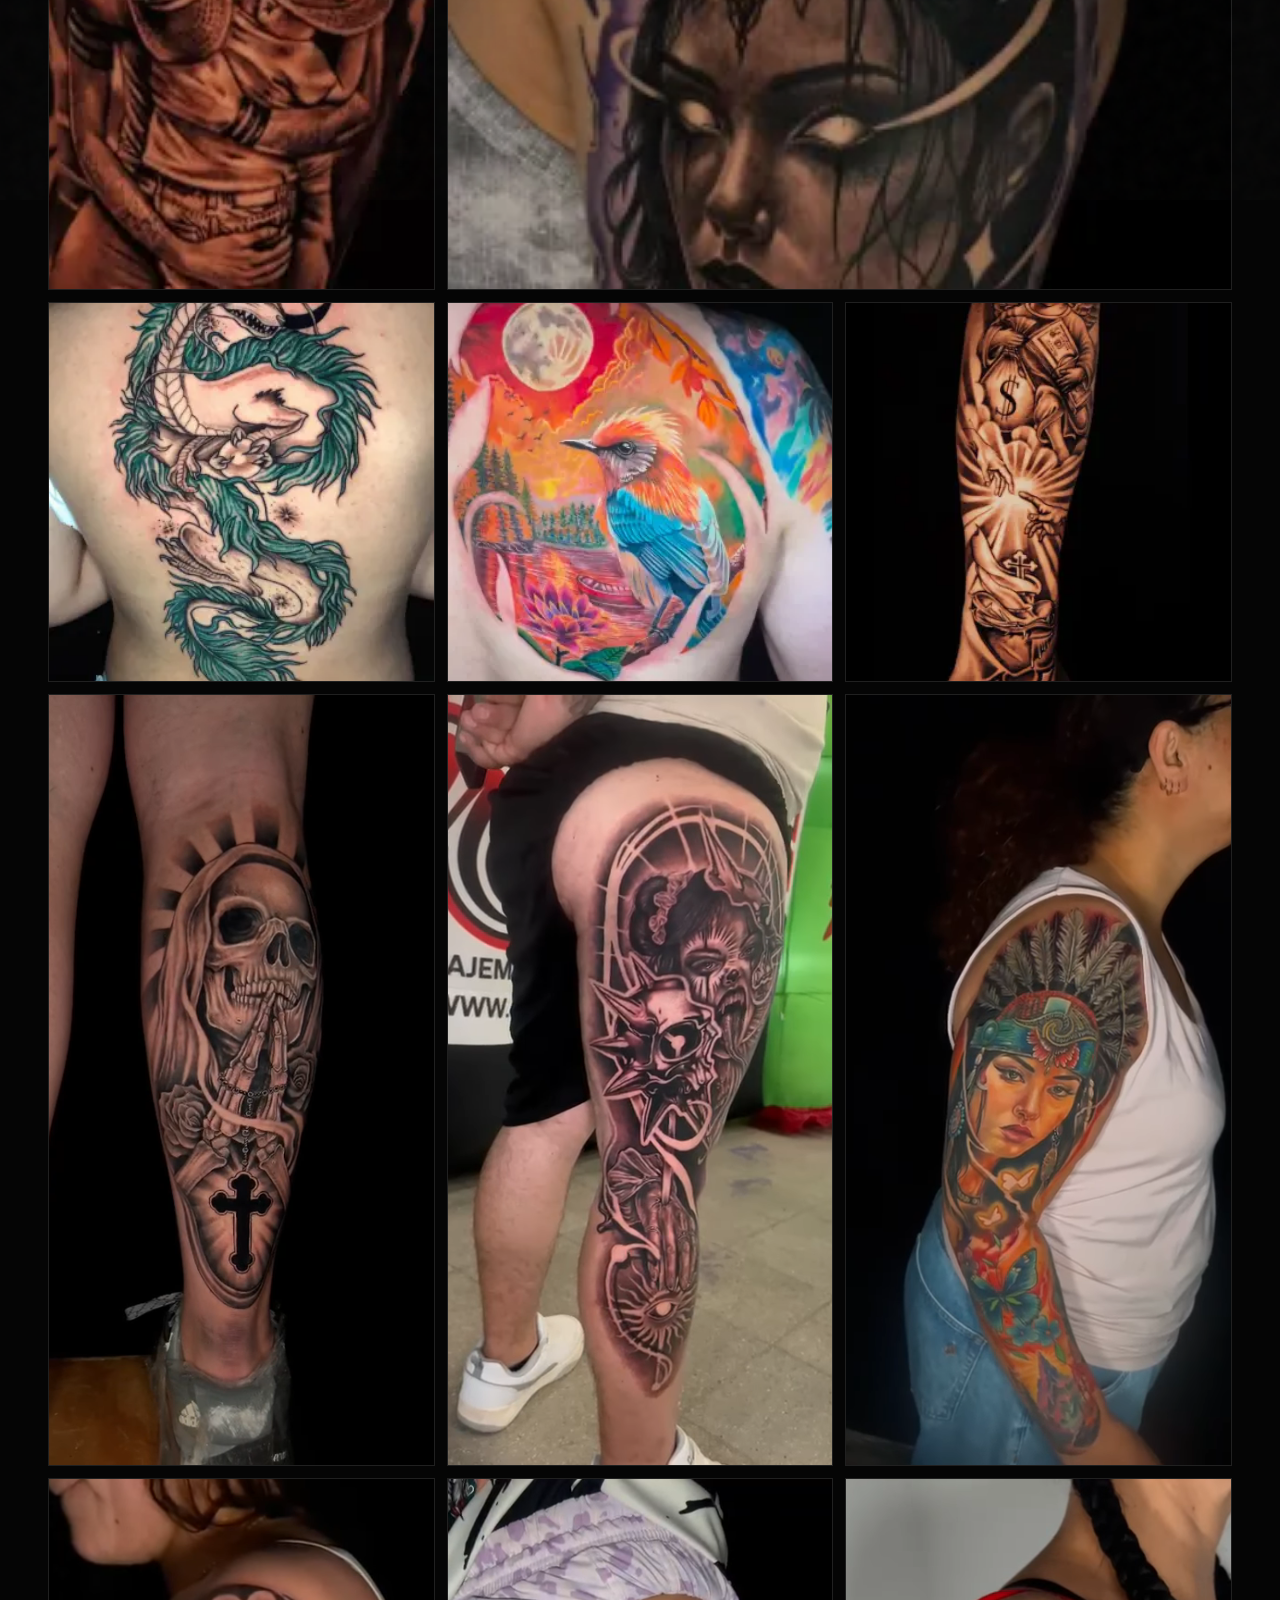
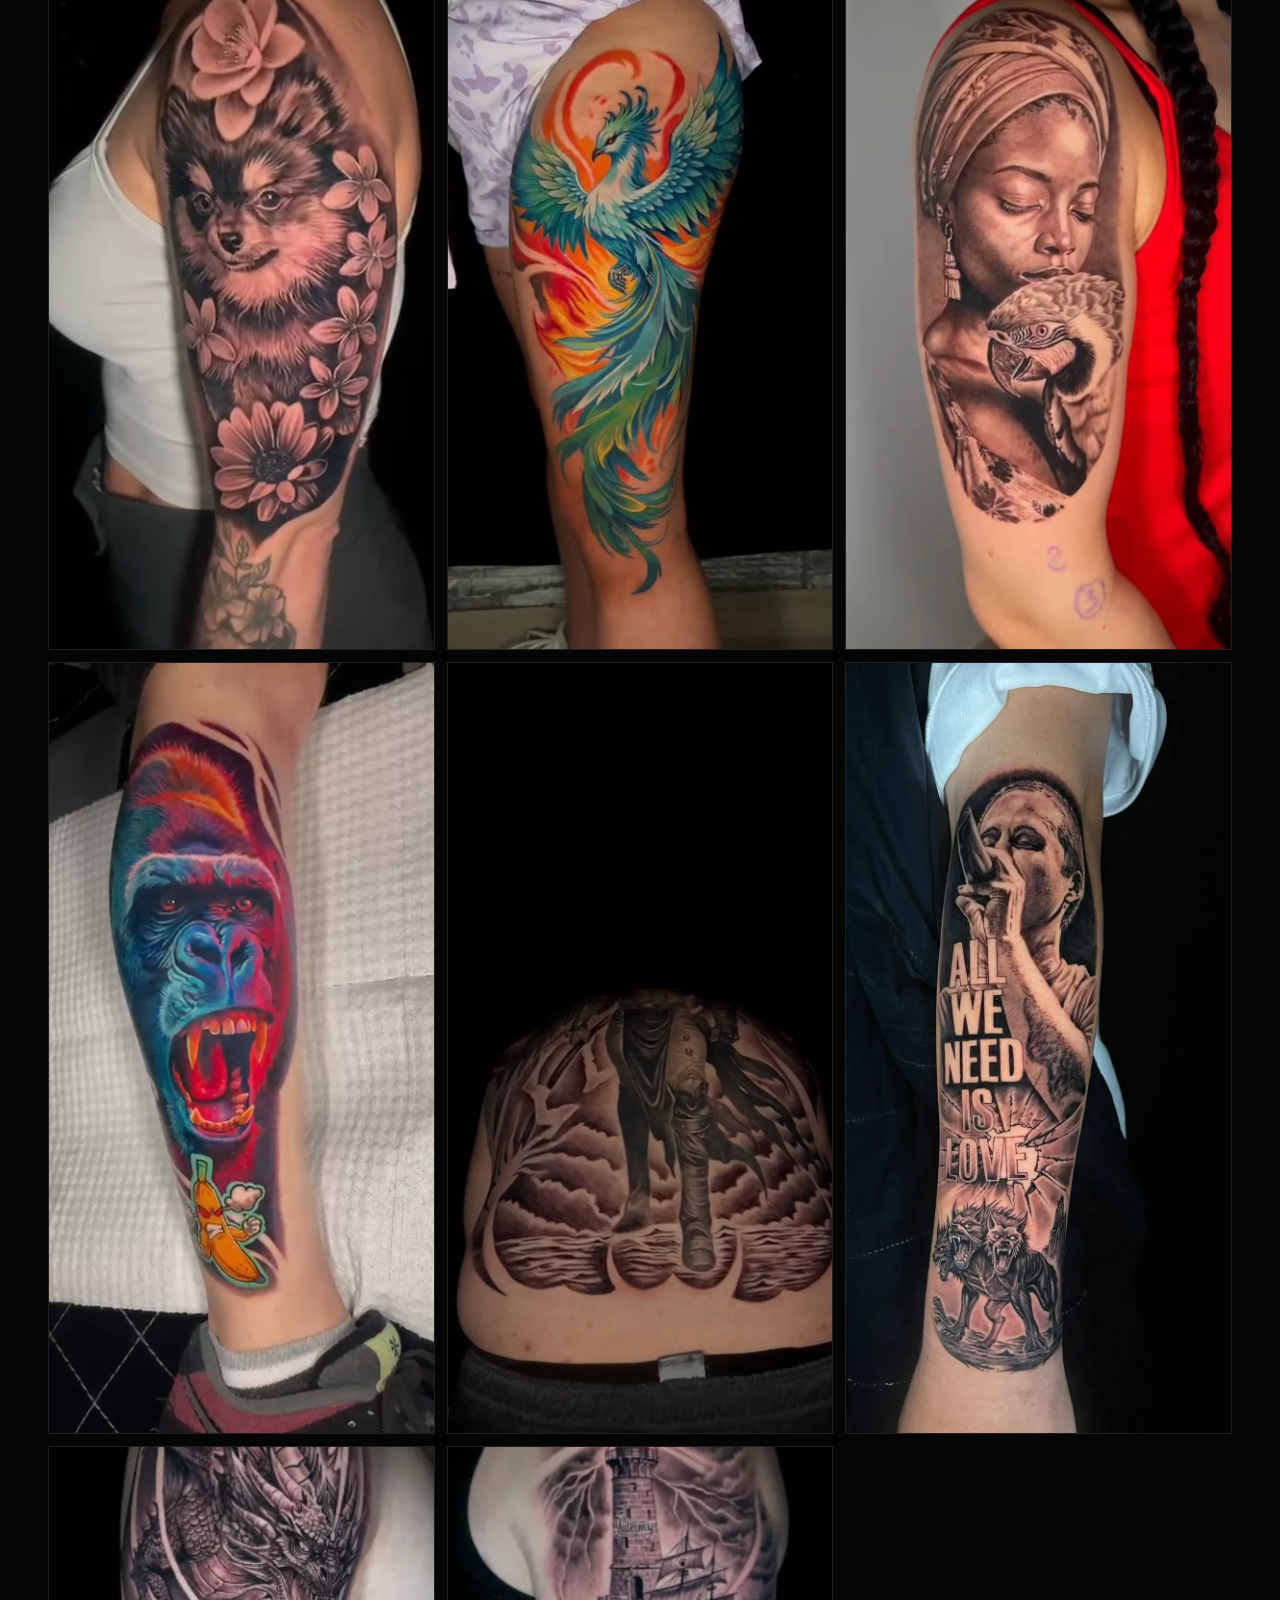
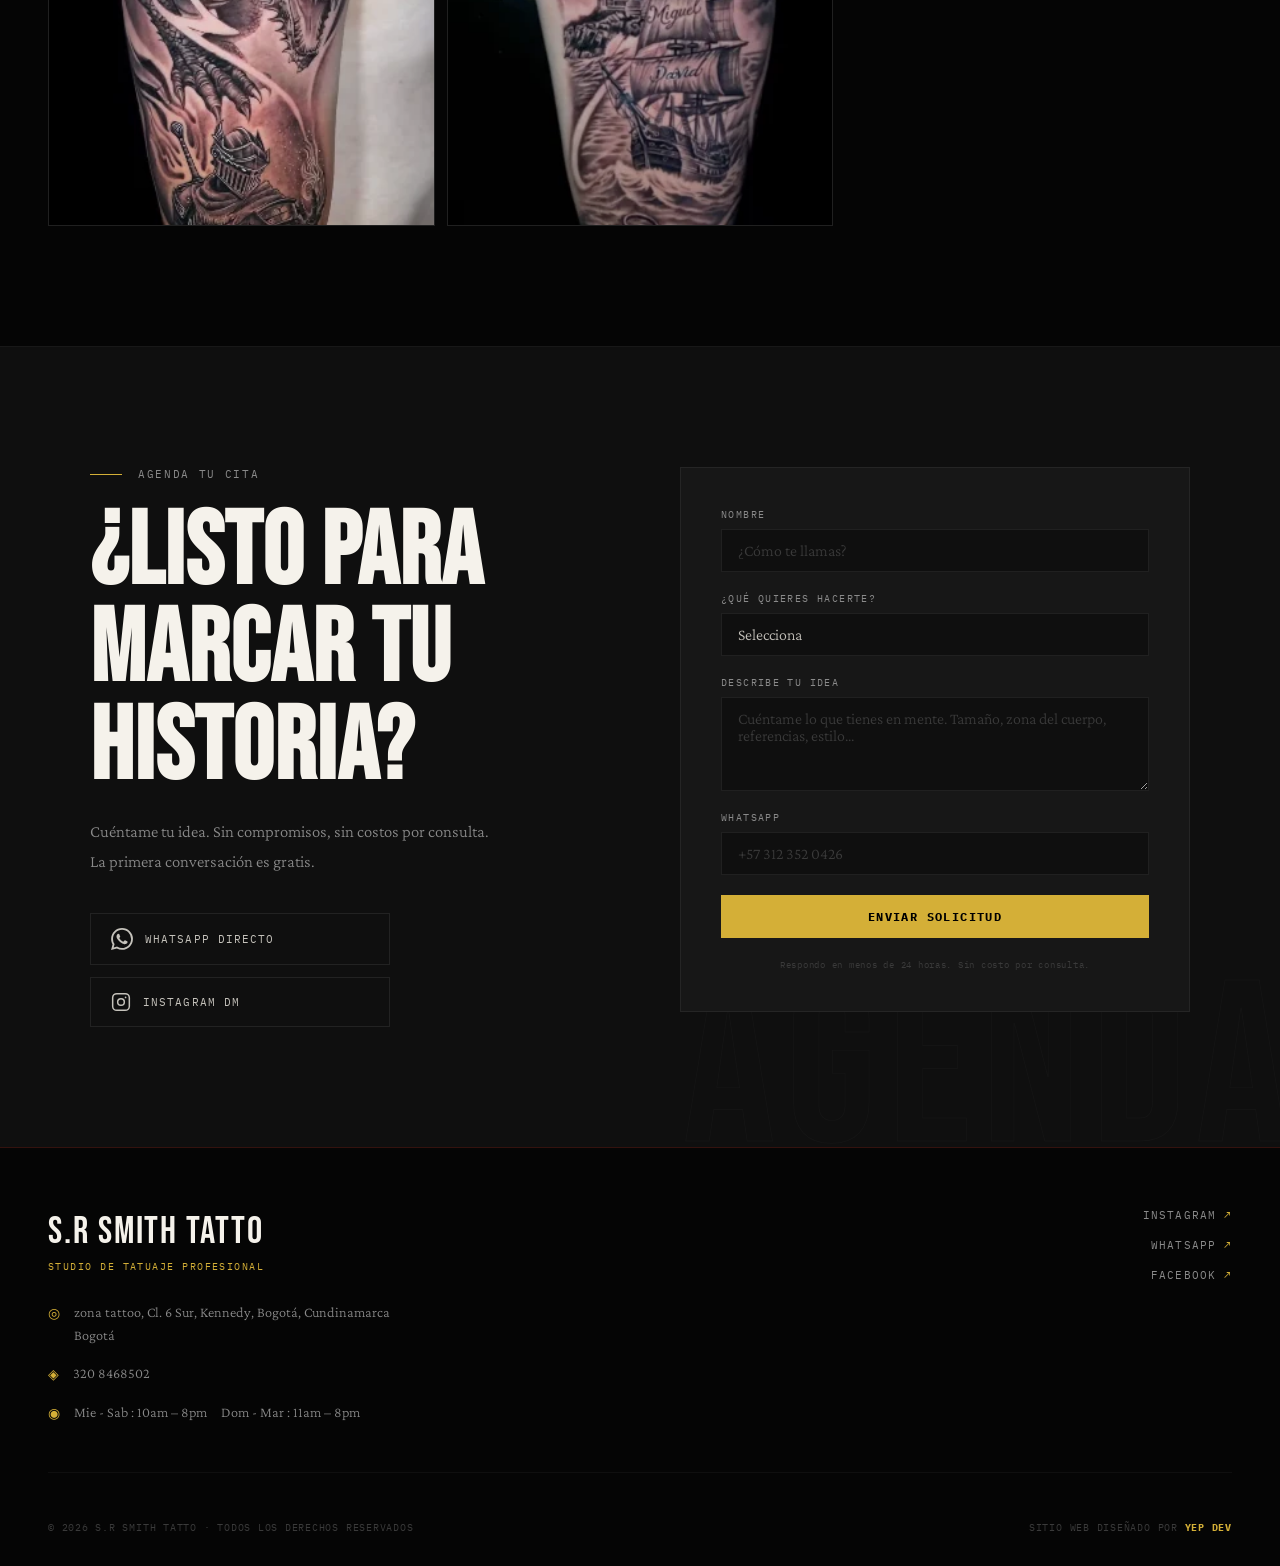
==== commit 49e368bd: "se agregan mas obras y se optimiza para que los videos se vean bien en Celular" ====
--- a/video.html
+++ b/video.html
@@ -108,7 +108,7 @@
     <div class="arte__grid">
       <!-- IMÁGENES ESTÁTICAS -->
       <div class="arte__item arte__item--tall reveal" style="--delay:0s">
-        <img src="img/tattoo1.webp" alt="tattoo 1 — S.r Smith Tatto " loading="lazy" />
+        <img src="img/tattoo12.webp" alt="tattoo 1 — S.r Smith Tatto " loading="lazy" />
       </div>
       <div class="arte__item reveal" style="--delay:0.1s">
         <img src="img/tattoo2.webp" alt="tattoo 2 — S.r Smith Tatto " loading="lazy" />
@@ -117,7 +117,7 @@
         <img src="img/tattoo3.webp" alt="tattoo 3 — S.r Smith Tatto " loading="lazy" />
       </div>
       <div class="arte__item arte__item--wide reveal" style="--delay:0.2s">
-        <img src="img/tattoo5.webp" alt="tattoo 4 — S.r Smith Tatto " loading="lazy" />
+        <img src="img/tattoo11.webp" alt="tattoo 4 — S.r Smith Tatto " loading="lazy" />
       </div>
       <div class="arte__item reveal" style="--delay:0.25s">
         <img src="img/tattoo4.webp" alt="tattoo 5 — S.r Smith Tatto " loading="lazy" />
@@ -216,10 +216,6 @@
         </div>
       </div>
 
-      <div class="arte__item reveal" style="--delay:0.25s">
-        <img src="img/tattoo7.webp" alt="tattoo 7 — S.r Smith Tatto " loading="lazy" />
-        <div class="arte__overlay"></div>
-      </div>
       <div class="arte__item arte__item--tall reveal" style="--delay:0.25s">
         <img src="img/tattoo8.webp" alt="tattoo 8 — S.r Smith Tatto " loading="lazy" />
         <div class="arte__overlay"></div>
--- a/style.css
+++ b/style.css
@@ -685,7 +685,7 @@
 .arte__grid {
   display: grid;
   grid-template-columns: repeat(3, 1fr);
-  grid-auto-rows: 280px;
+  grid-auto-rows: 380px;
   gap: 12px;
 }
 
@@ -788,7 +788,7 @@
 
   .arte__grid {
     grid-template-columns: repeat(2, 1fr);
-    grid-auto-rows: 300px;
+    grid-auto-rows: 380px;
   }
 
   .arte__item--wide {
@@ -808,7 +808,7 @@
 
   /* IMÁGENES - altura grande */
   .arte__item:has(img) {
-    grid-auto-rows: 380px;
+    grid-auto-rows: 420px;
   }
 
   /* VIDEOS - altura normal */
@@ -1698,14 +1698,15 @@
   position: relative;
 }
 
+/* A ESTO: */
 .arte__video-lazy {
   width: 100%;
   height: 100%;
   object-fit: cover;
-  /* Evita que el video se estire o deforme */
+  /* ← cover elimina las barras */
   display: block;
-  filter: grayscale(20%);
-  /* Opcional: un toque sutil para mantener tu estética raw */
+  filter: none;
+  /* ← sin gris */
   transition: transform 0.6s var(--ease), filter 0.3s ease;
 }
 
@@ -1775,9 +1776,14 @@
 @media (max-width: 480px) {
   .arte__img-wrapper {
     min-height: 250px;
+    background: #000;
   }
 
   .arte__video-lazy {
     aspect-ratio: 9/16;
+    height: 100%;
+    /* ← añade esto */
+    object-fit: cover;
+    /* ← confirma cover en móvil */
   }
 }
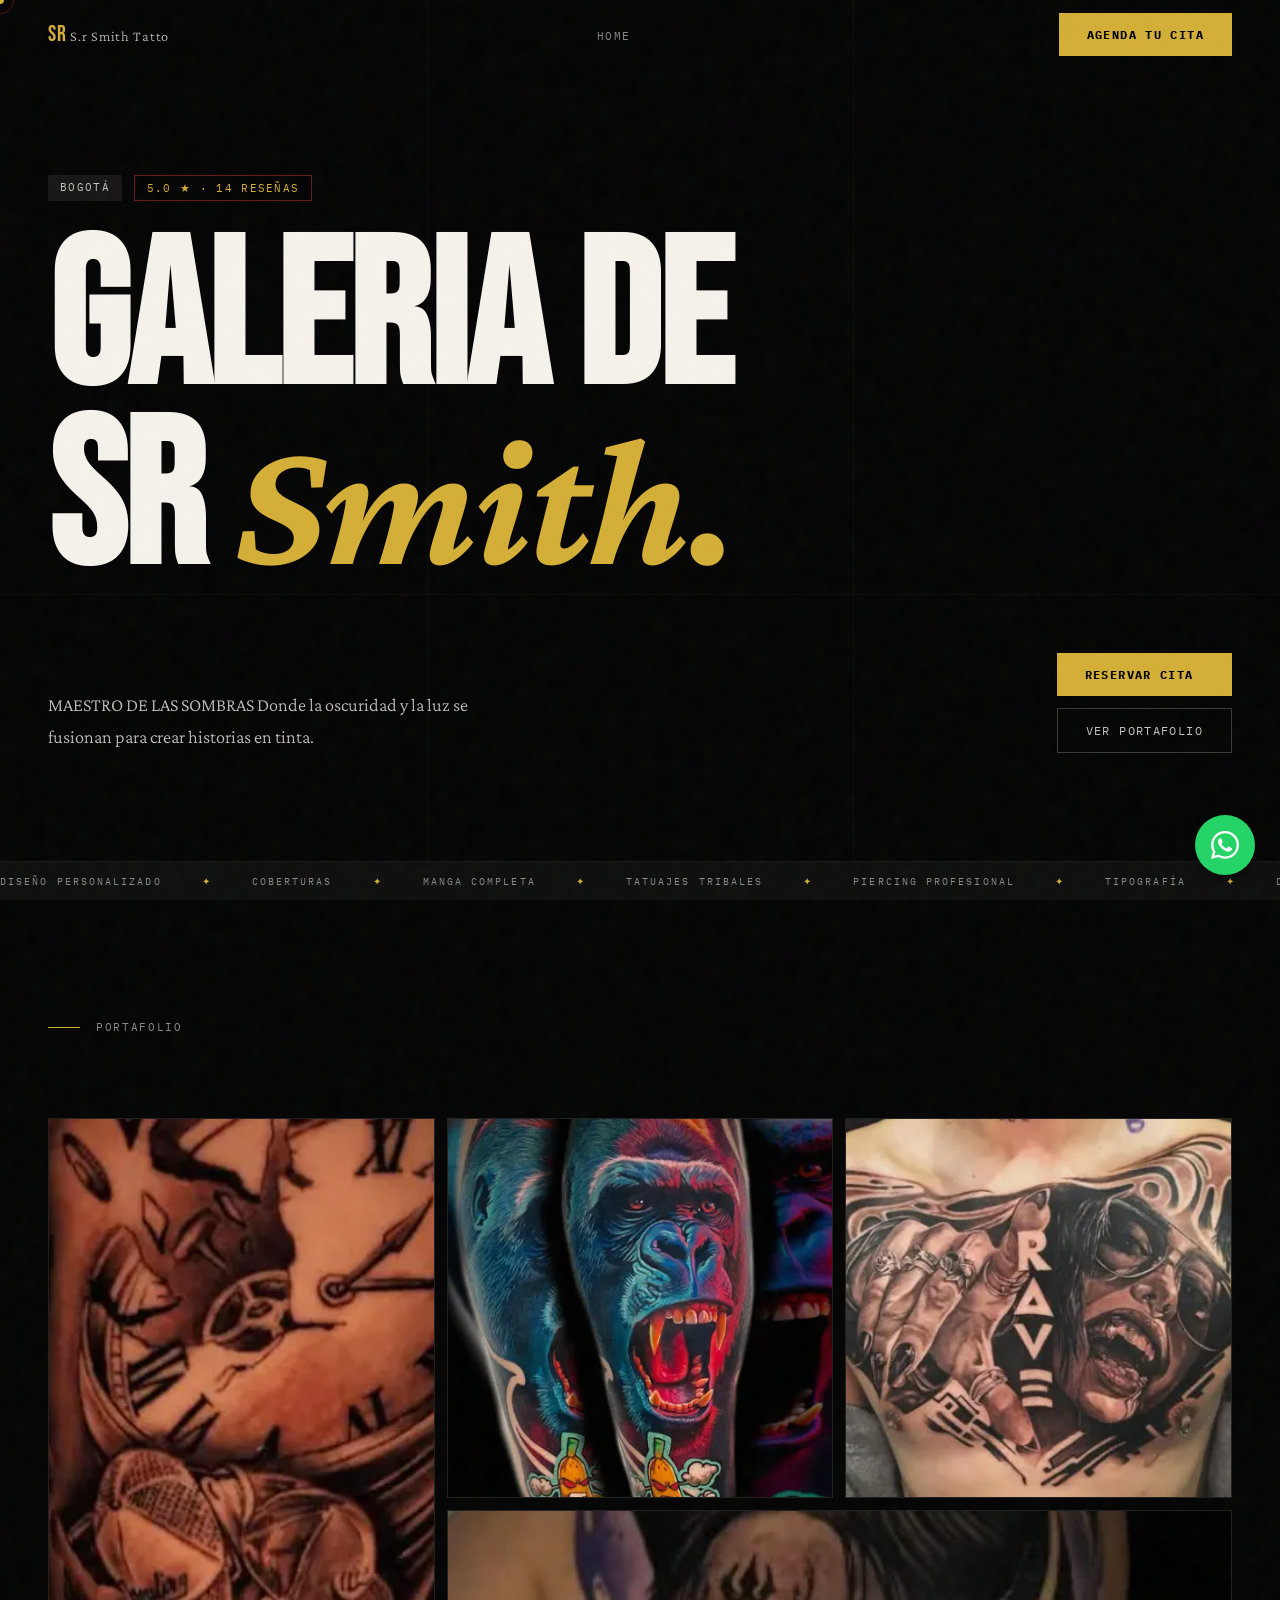
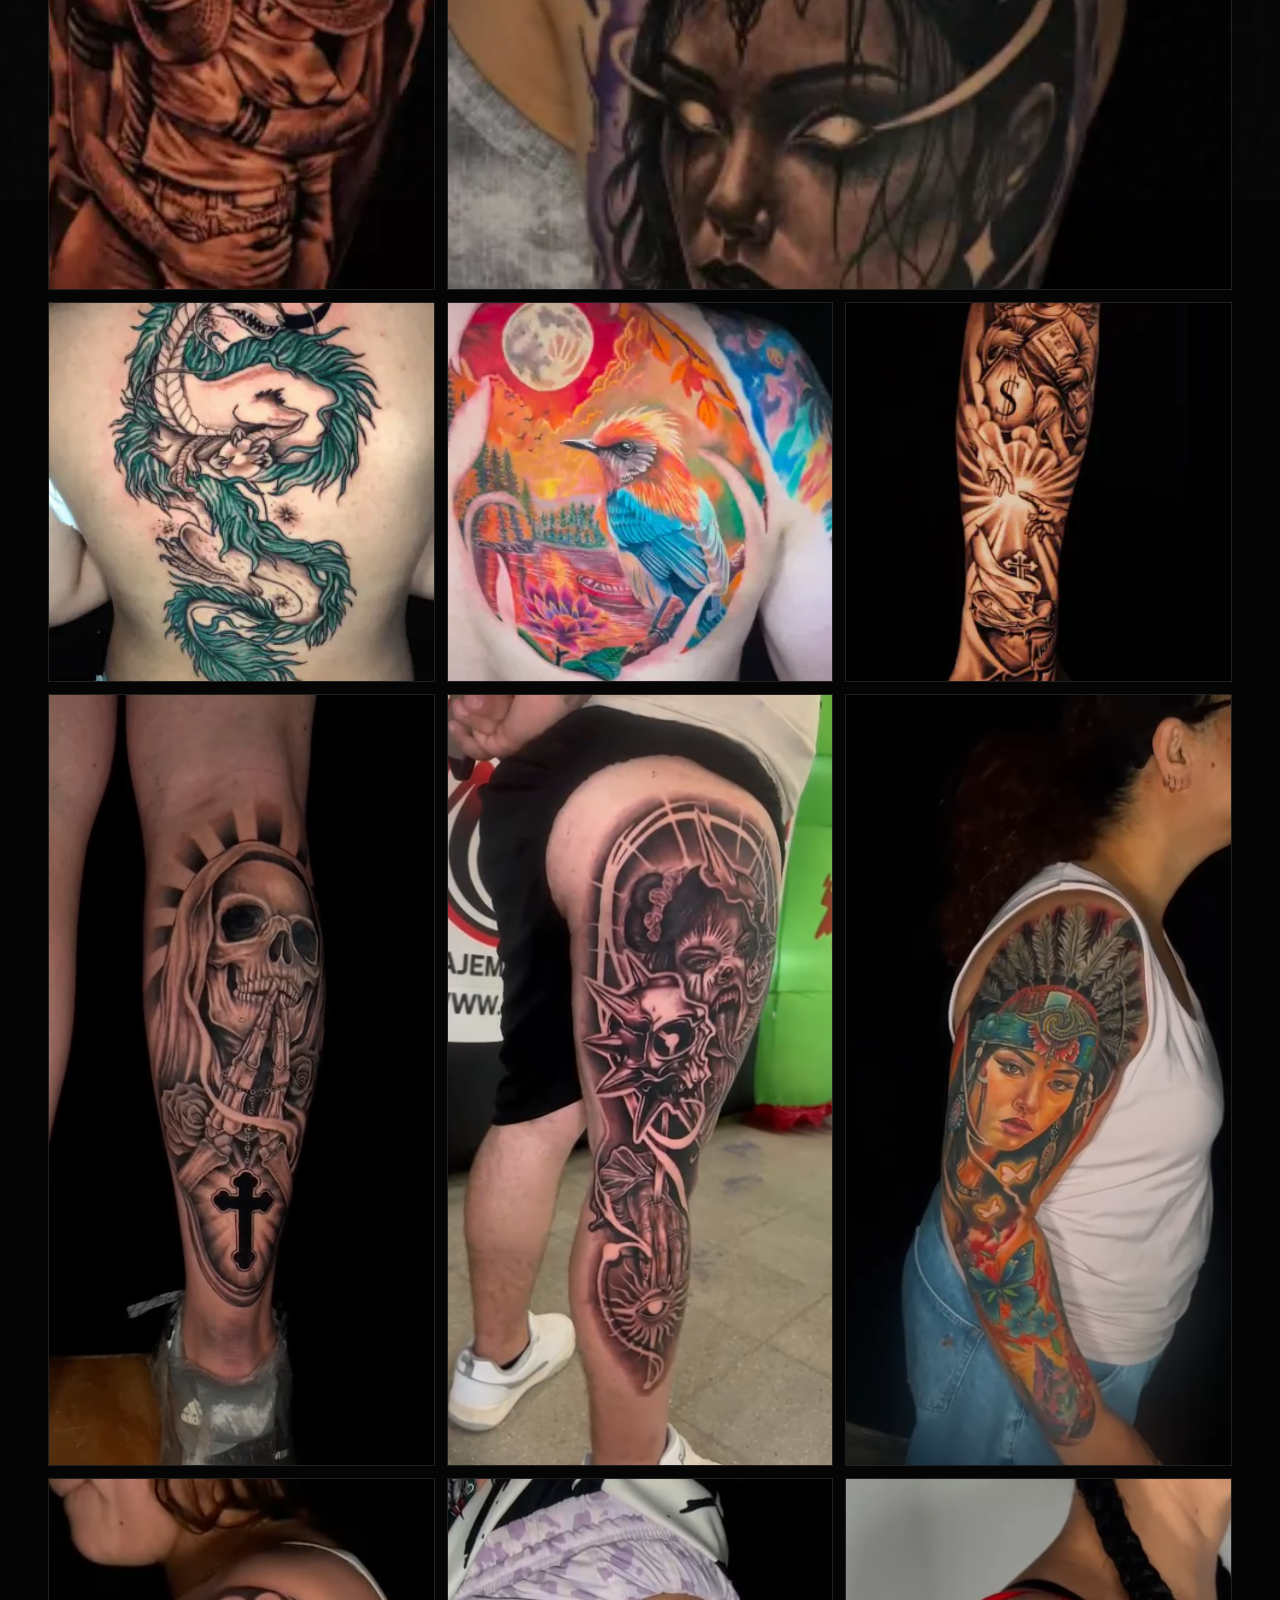
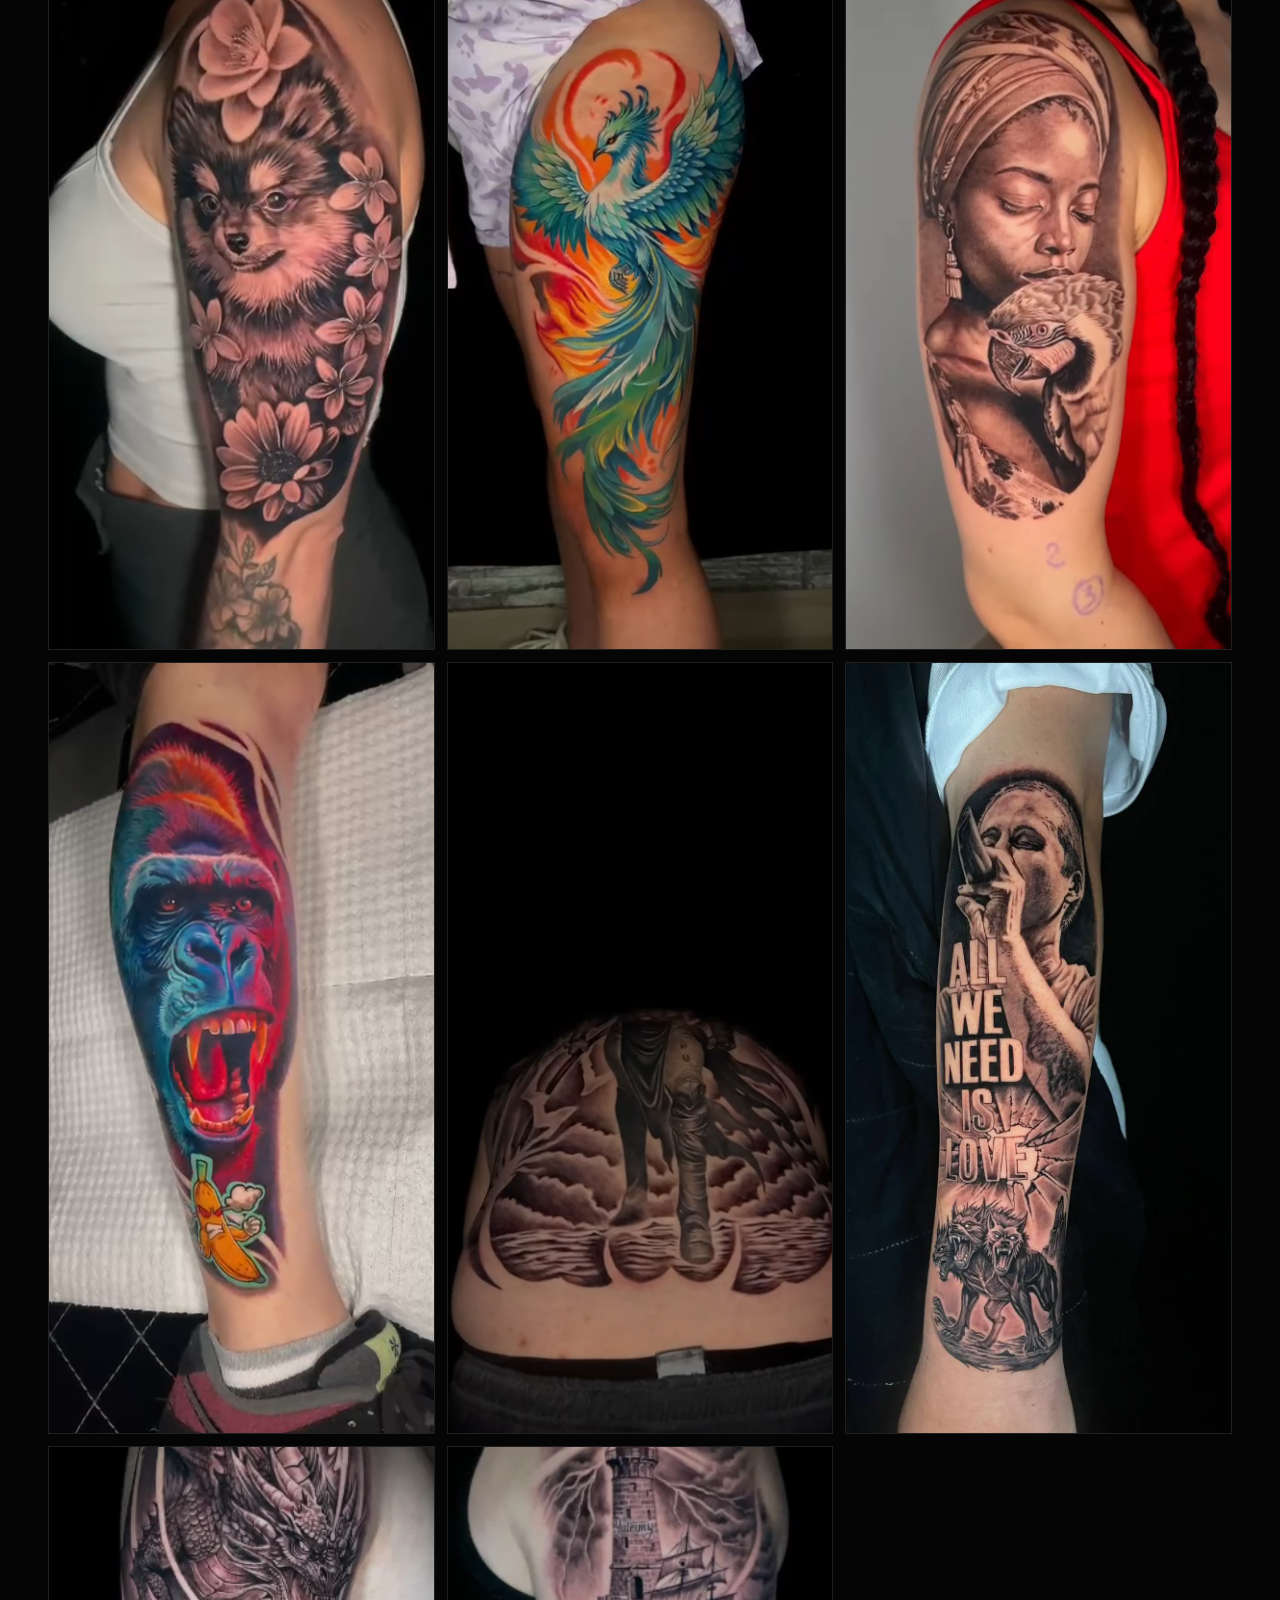
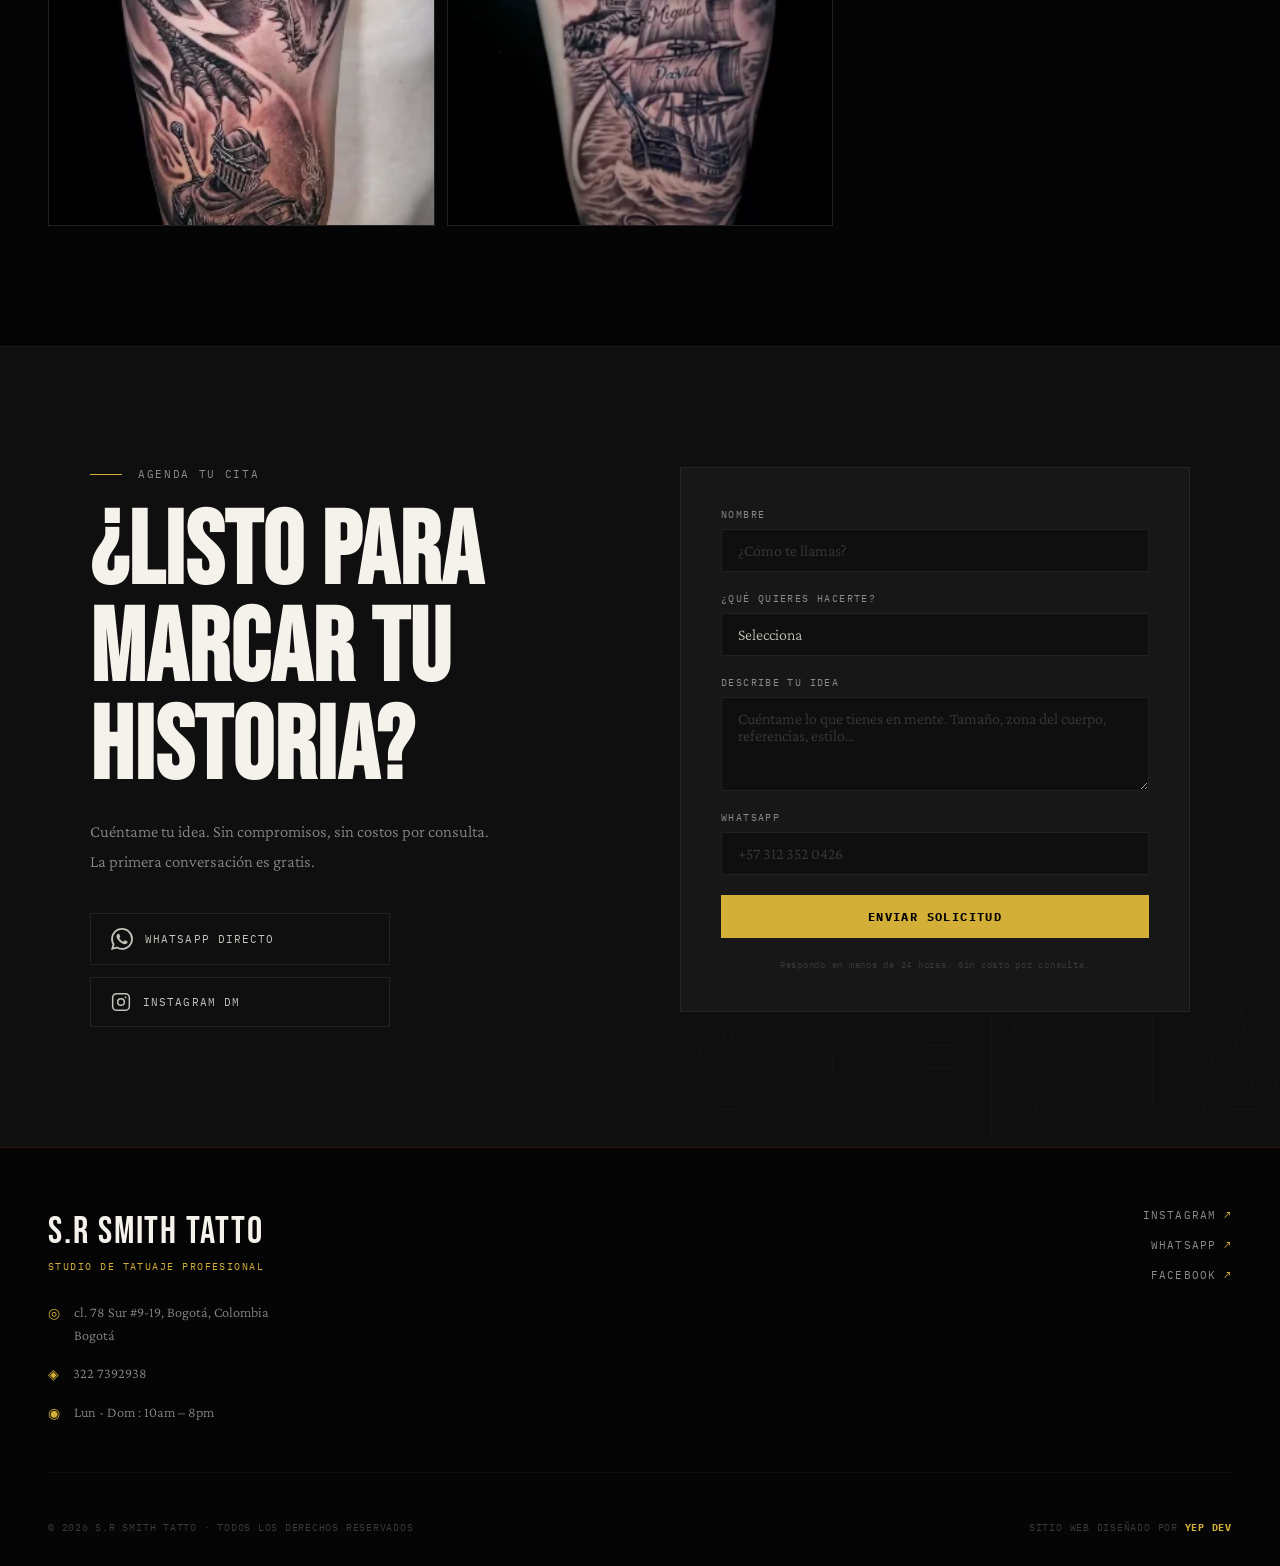
==== commit 726ff4df: "Se actualiza la direccion y una foto" ====
--- a/video.html
+++ b/video.html
@@ -322,16 +322,15 @@
         <div class="footer__data">
           <div class="footer__data-item">
             <span class="footer__data-icon">◎</span>
-            <span>zona tattoo, Cl. 6 Sur, Kennedy, Bogotá, Cundinamarca<br />Bogotá</span>
+            <span>cl. 78 Sur #9-19, Bogotá, Colombia<br />Bogotá</span>
           </div>
           <div class="footer__data-item">
             <span class="footer__data-icon">◈</span>
-            <span>320 8468502</span>
+            <span>322 7392938</span>
           </div>
           <div class="footer__data-item">
             <span class="footer__data-icon">◉</span>
-            <span>Mie - Sab : 10am – 8pm</span>
-            <span>Dom - Mar : 11am – 8pm</span>
+            <span>Lun - Dom : 10am – 8pm</span>
           </div>
         </div>
       </div>
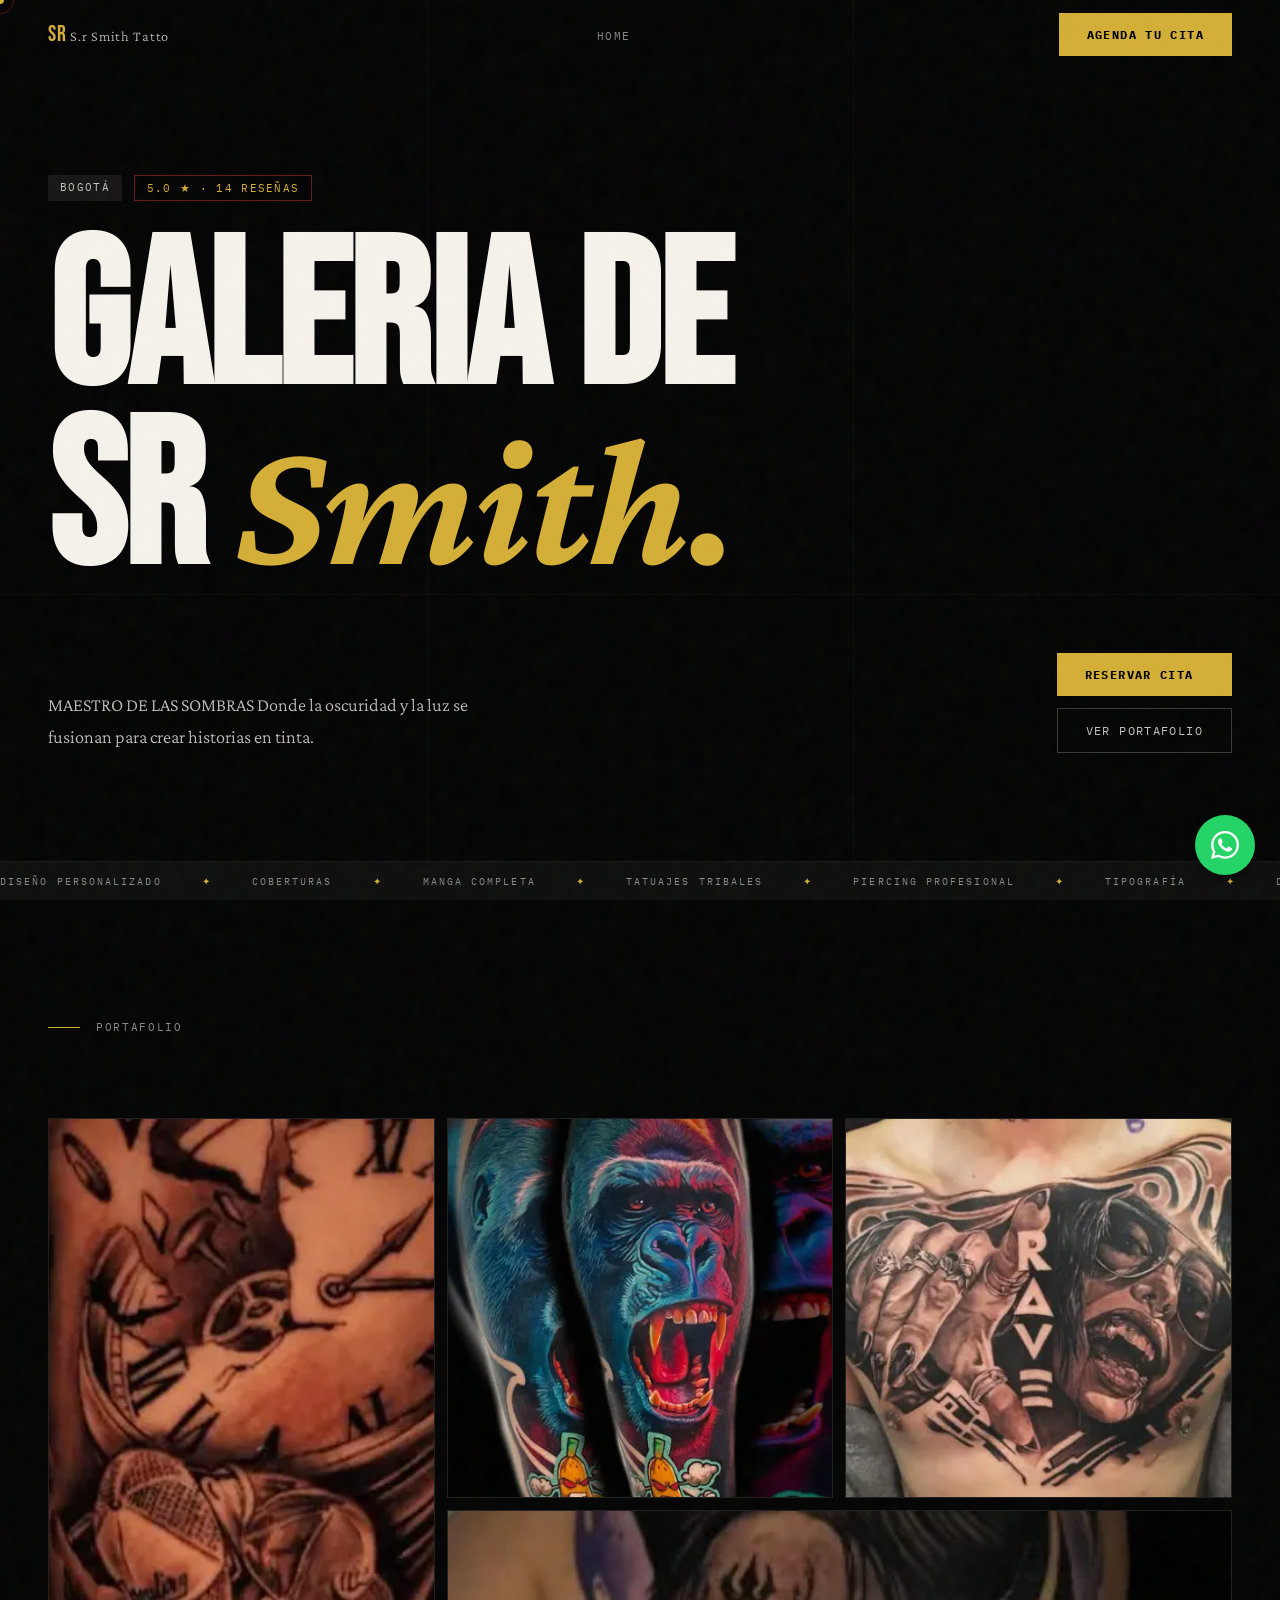
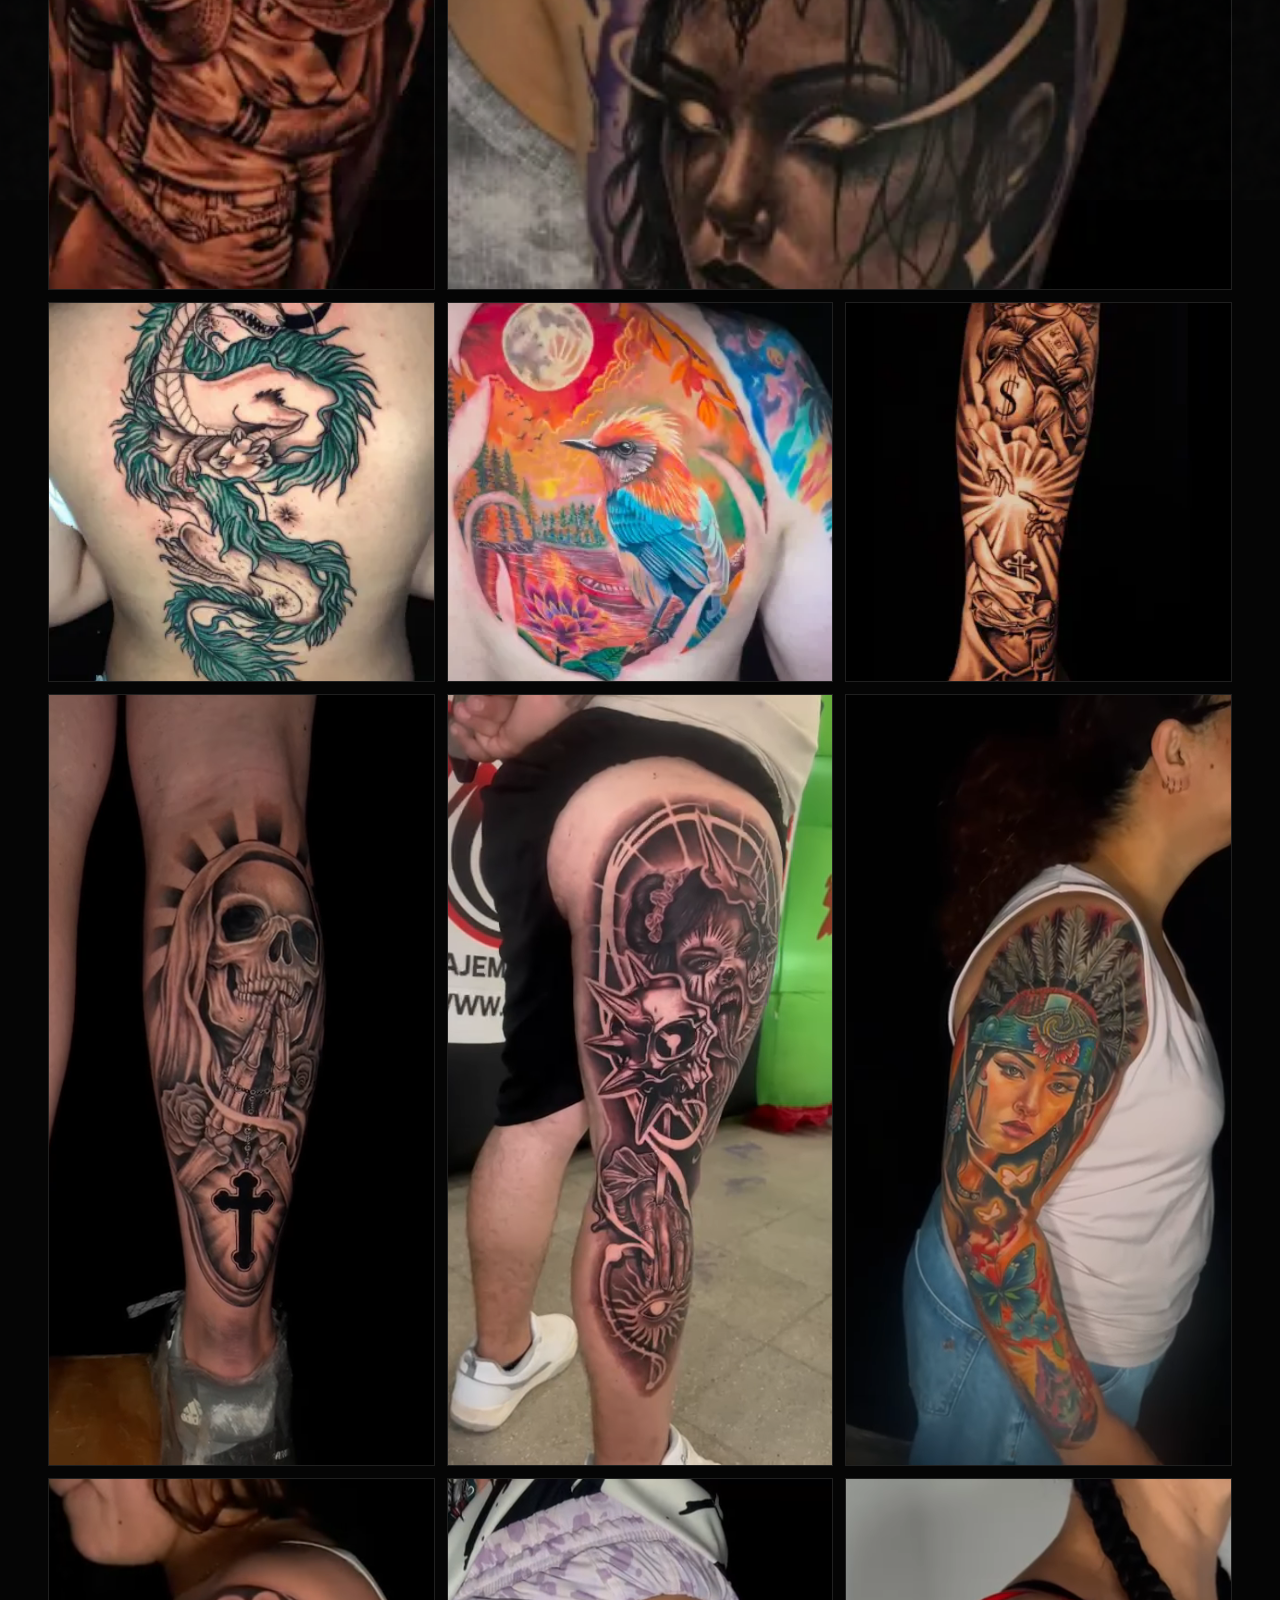
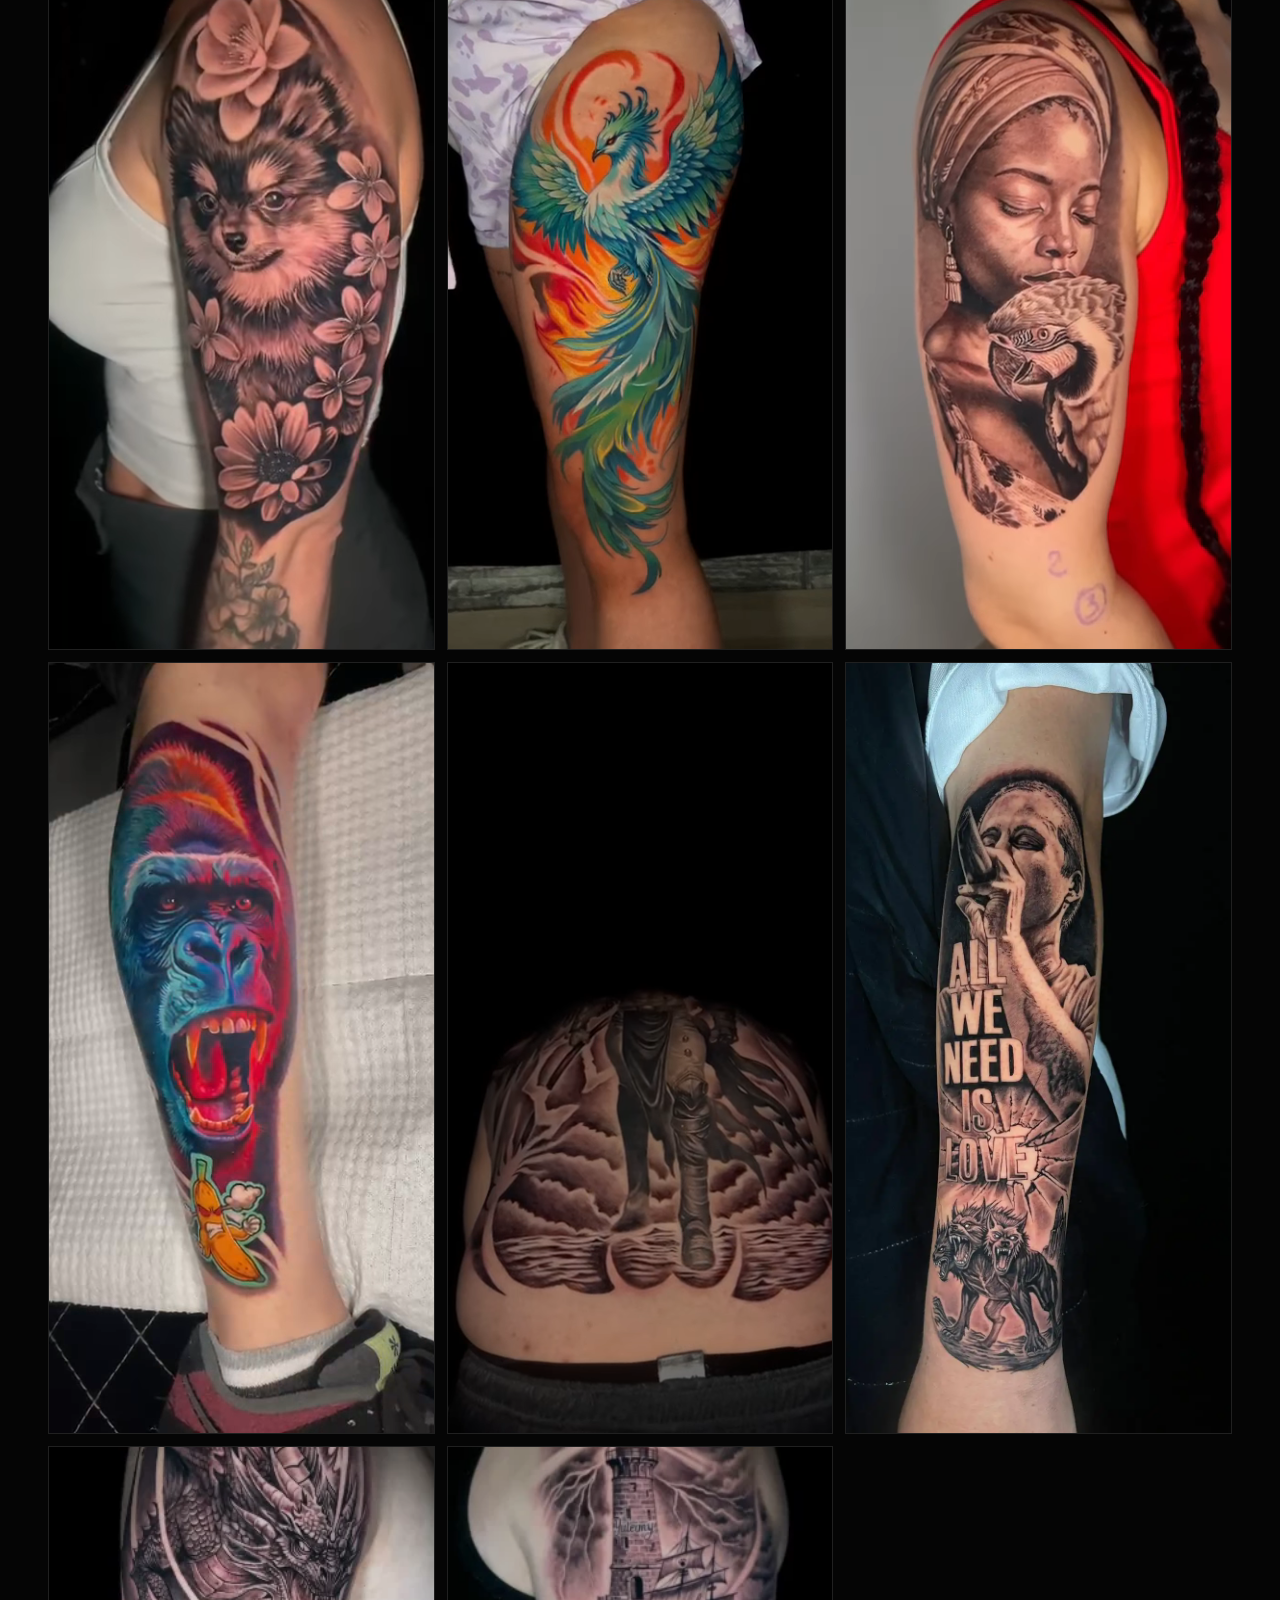
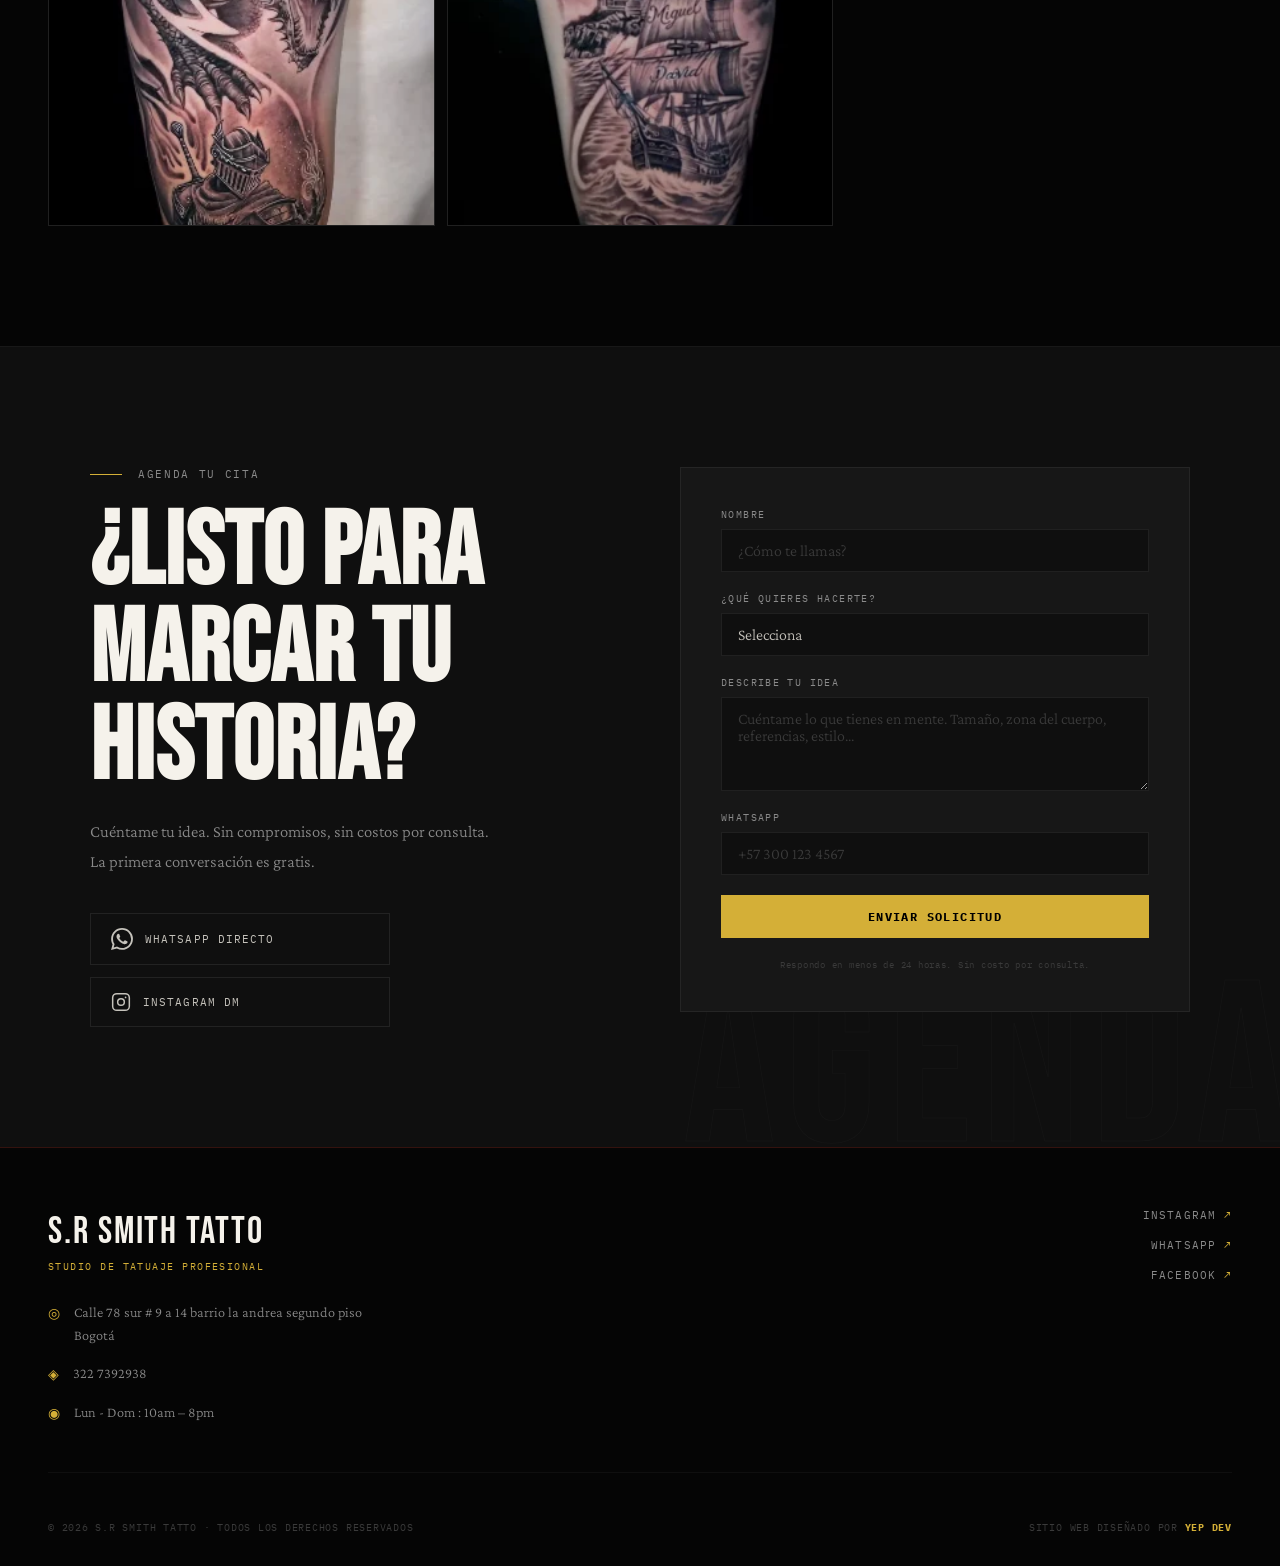
==== commit 11b69dea: "Se actualiza la direccion" ====
--- a/video.html
+++ b/video.html
@@ -300,7 +300,7 @@
         </div>
         <div class="form-field">
           <label for="f-tel">WhatsApp</label>
-          <input type="tel" id="f-tel" placeholder="+57 312 352 0426" autocomplete="tel" />
+          <input type="tel" id="f-tel" placeholder="+57 300 123 4567" autocomplete="tel" />
         </div>
         <button class="btn btn--ink btn--full" id="formBtn">Enviar solicitud</button>
         <p class="form-note">Respondo en menos de 24 horas. Sin costo por consulta.</p>
@@ -322,7 +322,7 @@
         <div class="footer__data">
           <div class="footer__data-item">
             <span class="footer__data-icon">◎</span>
-            <span>cl. 78 Sur #9-19, Bogotá, Colombia<br />Bogotá</span>
+            <span>Calle 78 sur # 9 a 14 barrio la andrea segundo piso<br />Bogotá</span>
           </div>
           <div class="footer__data-item">
             <span class="footer__data-icon">◈</span>
